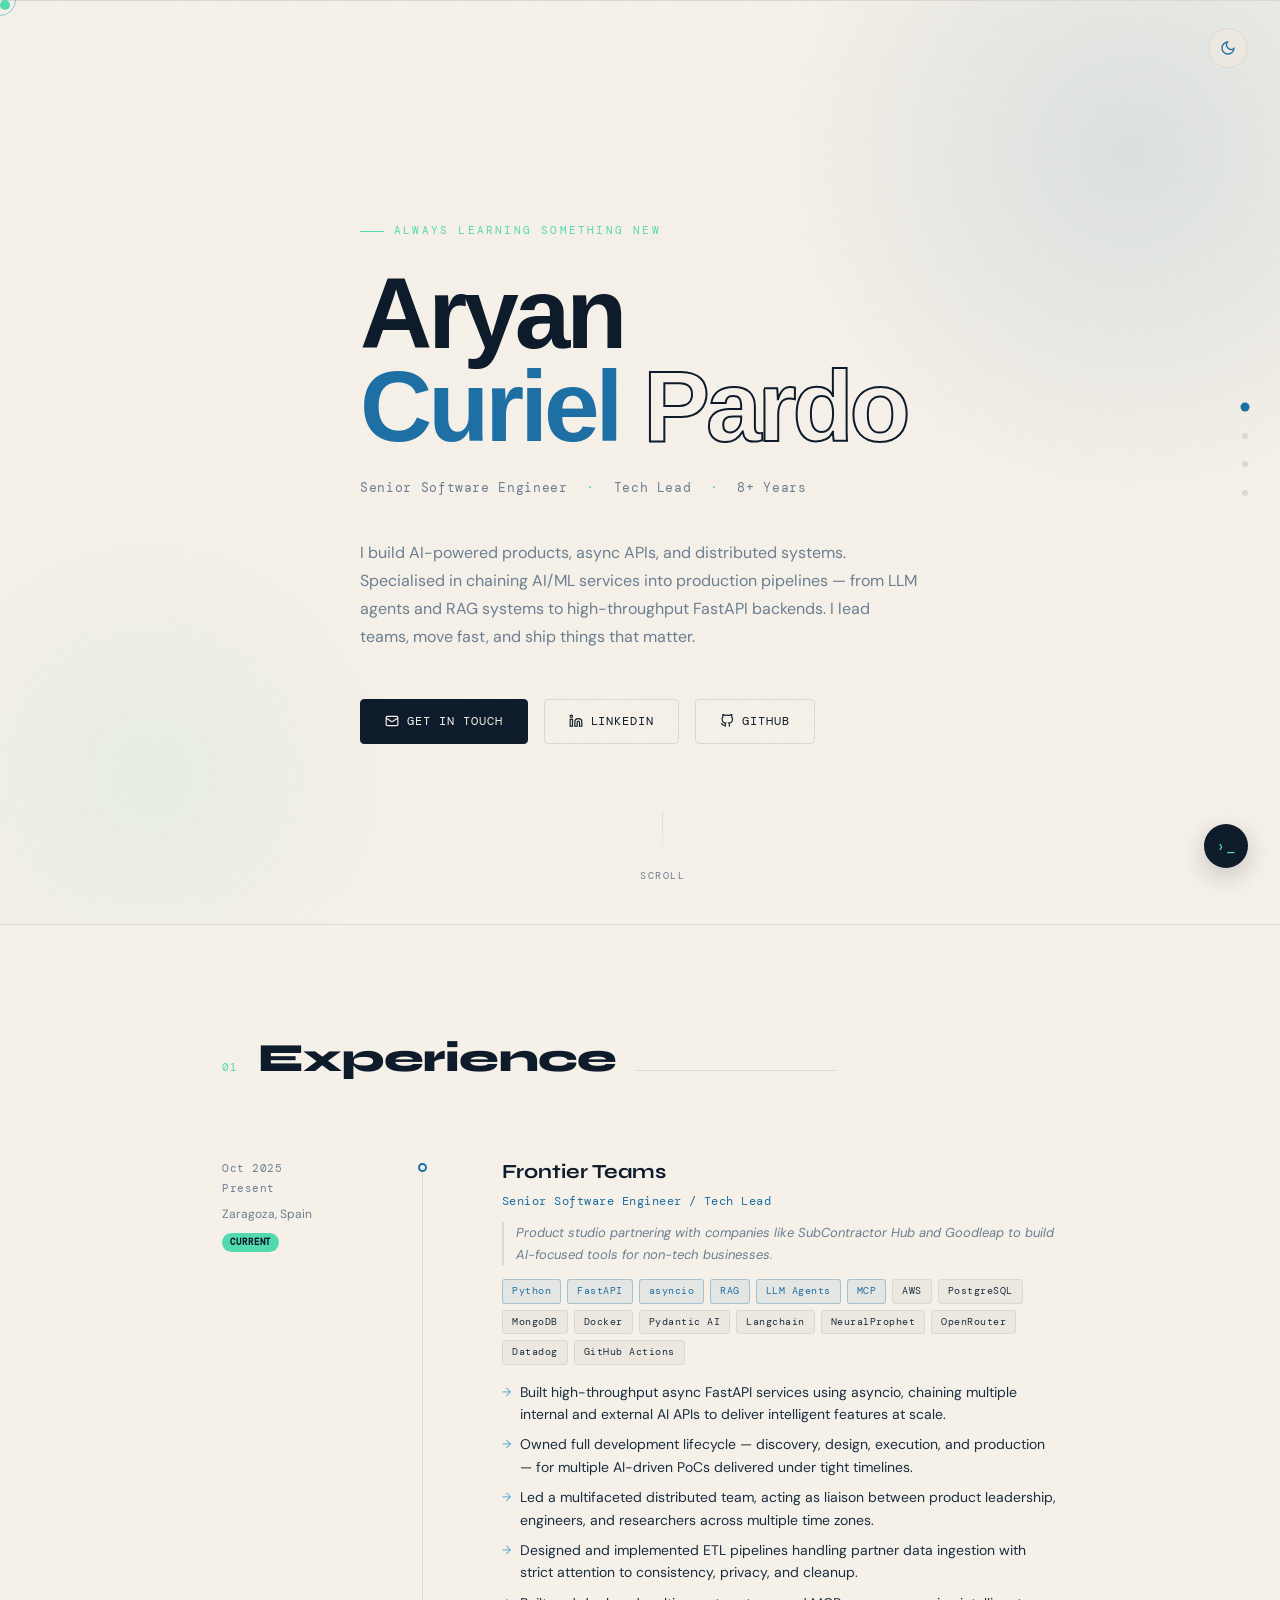
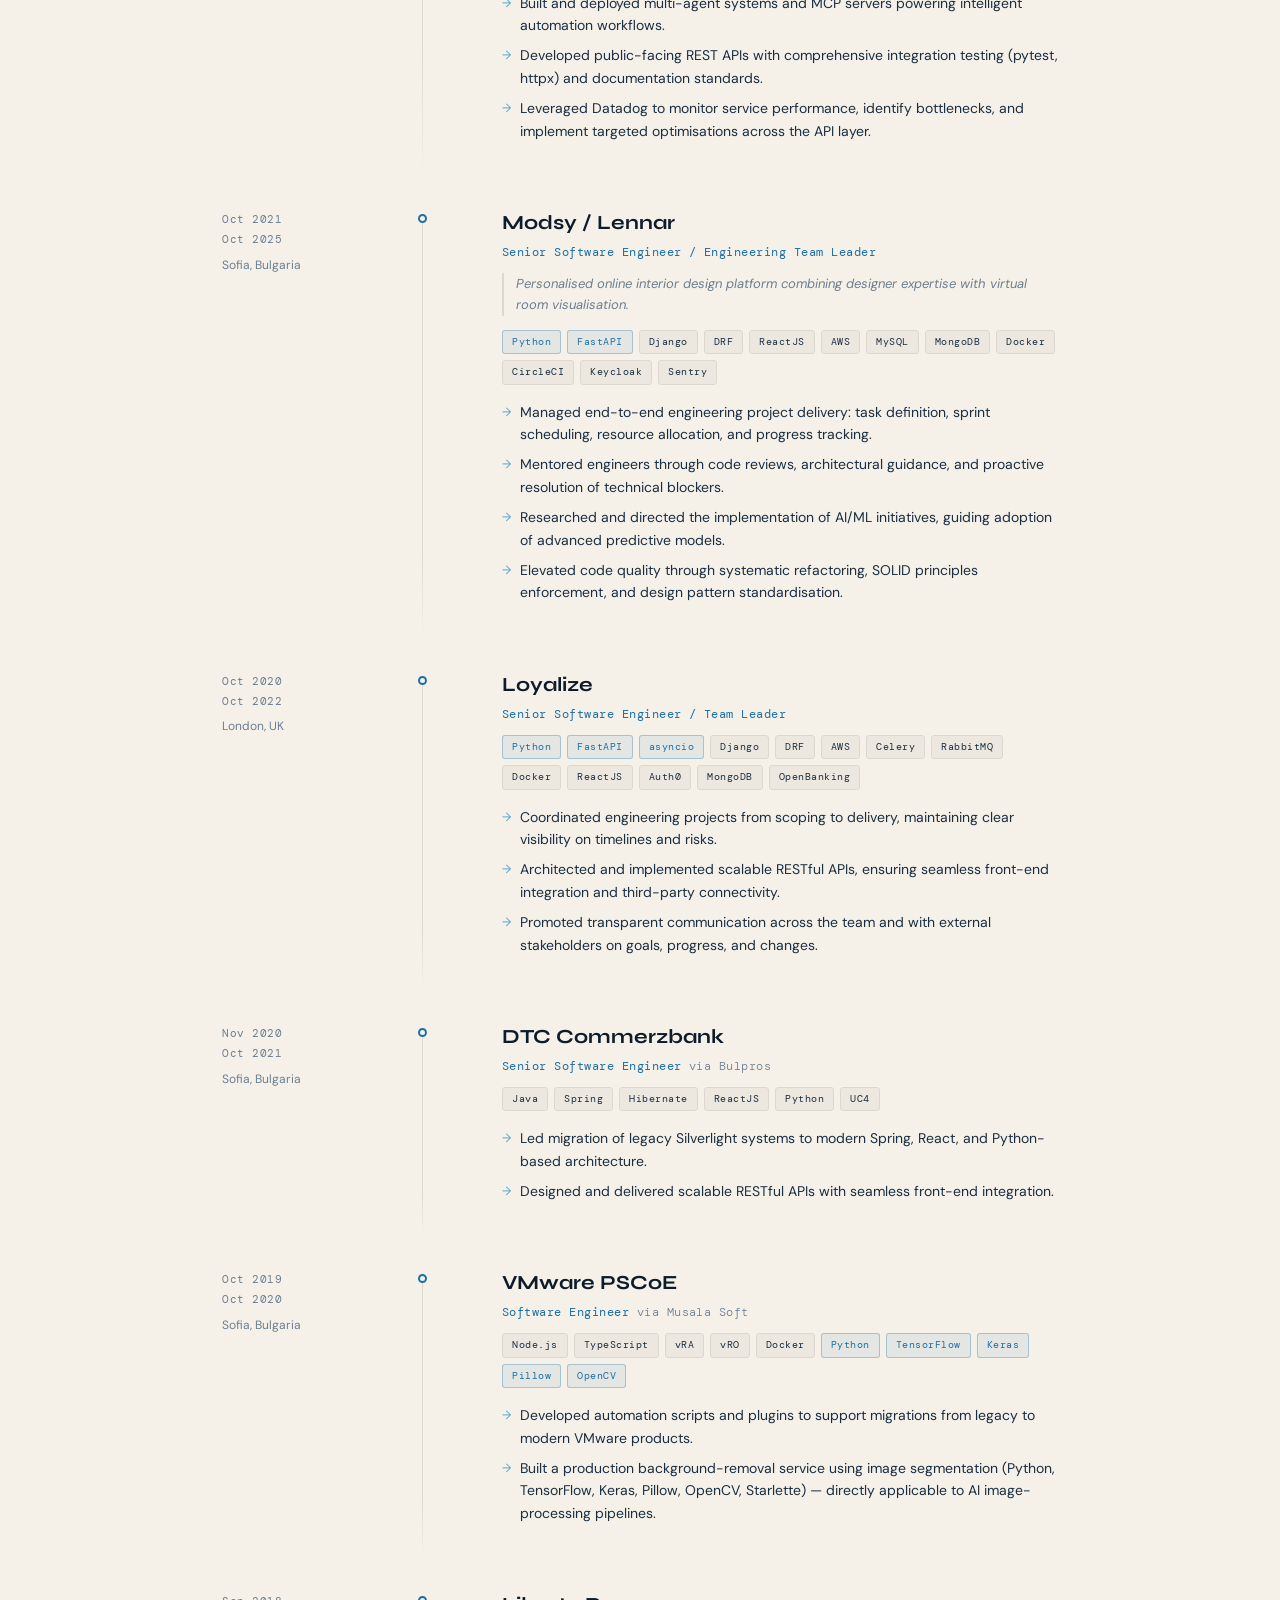
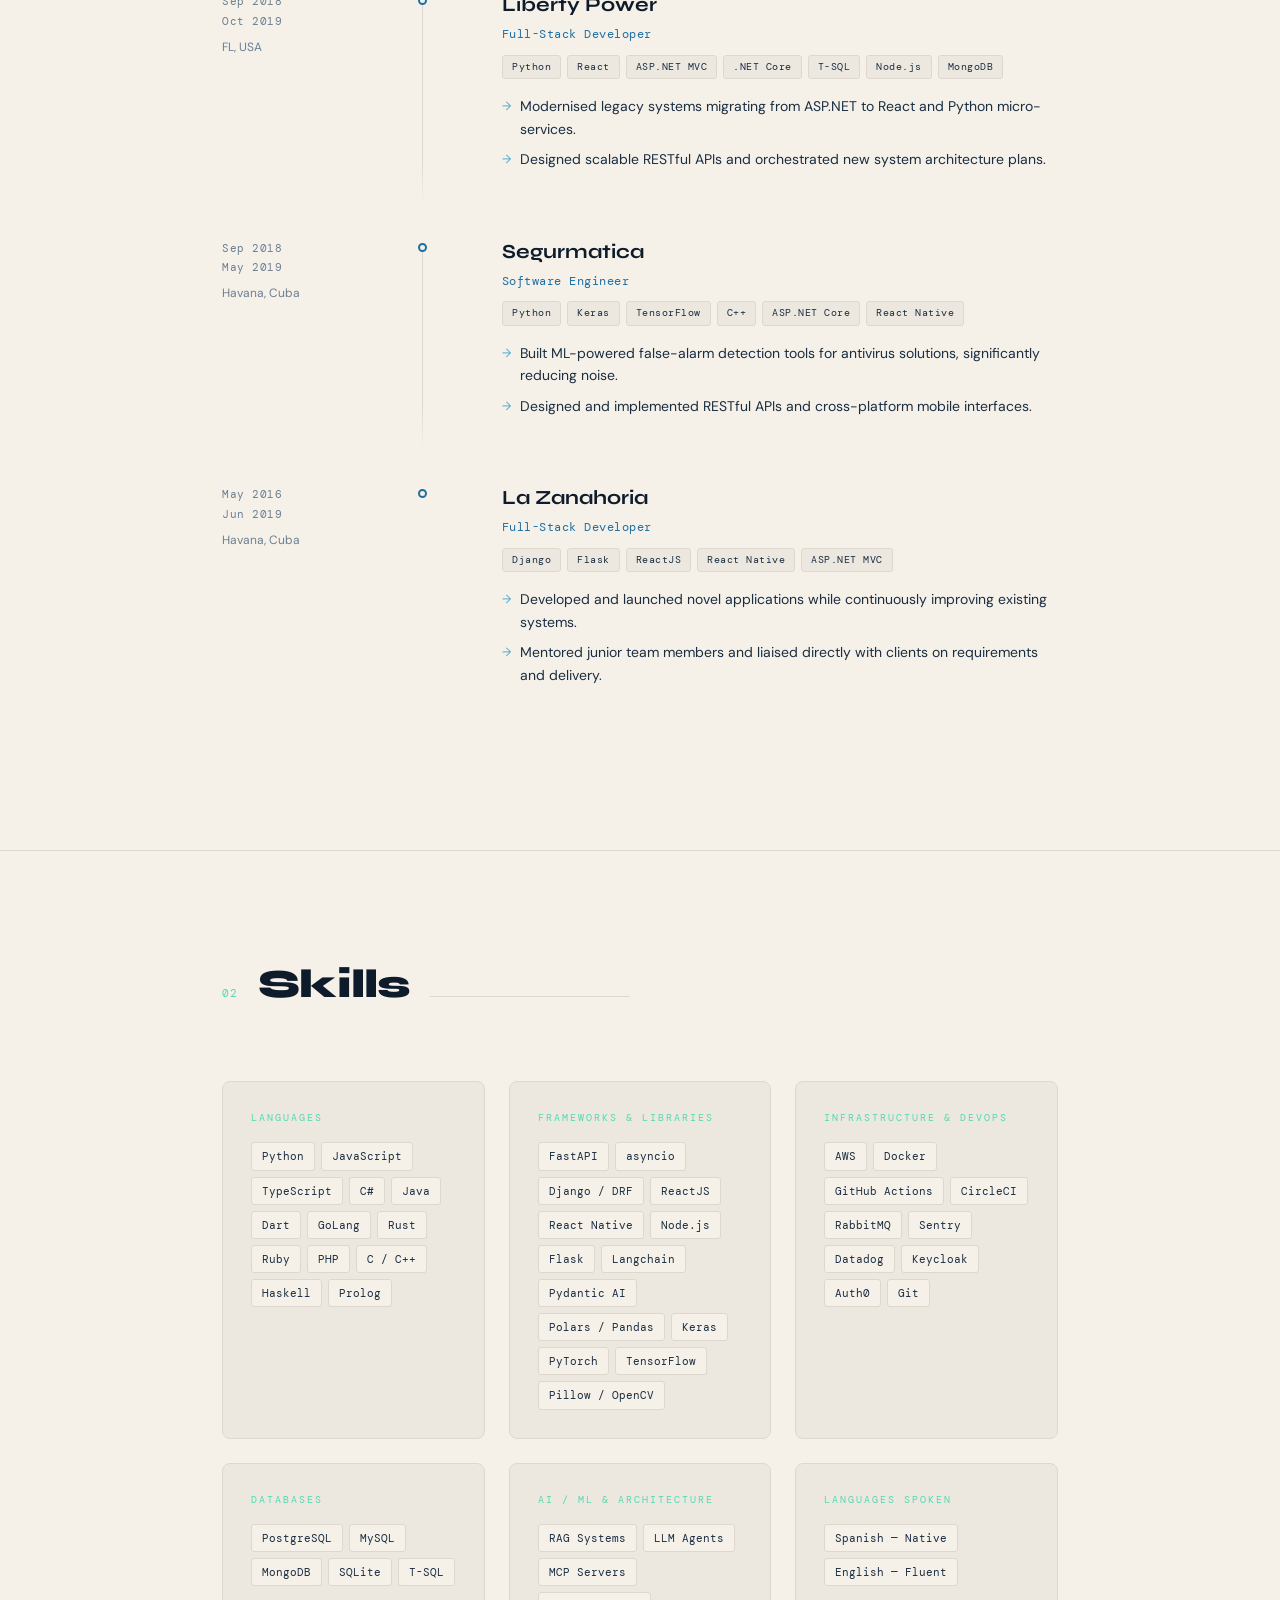
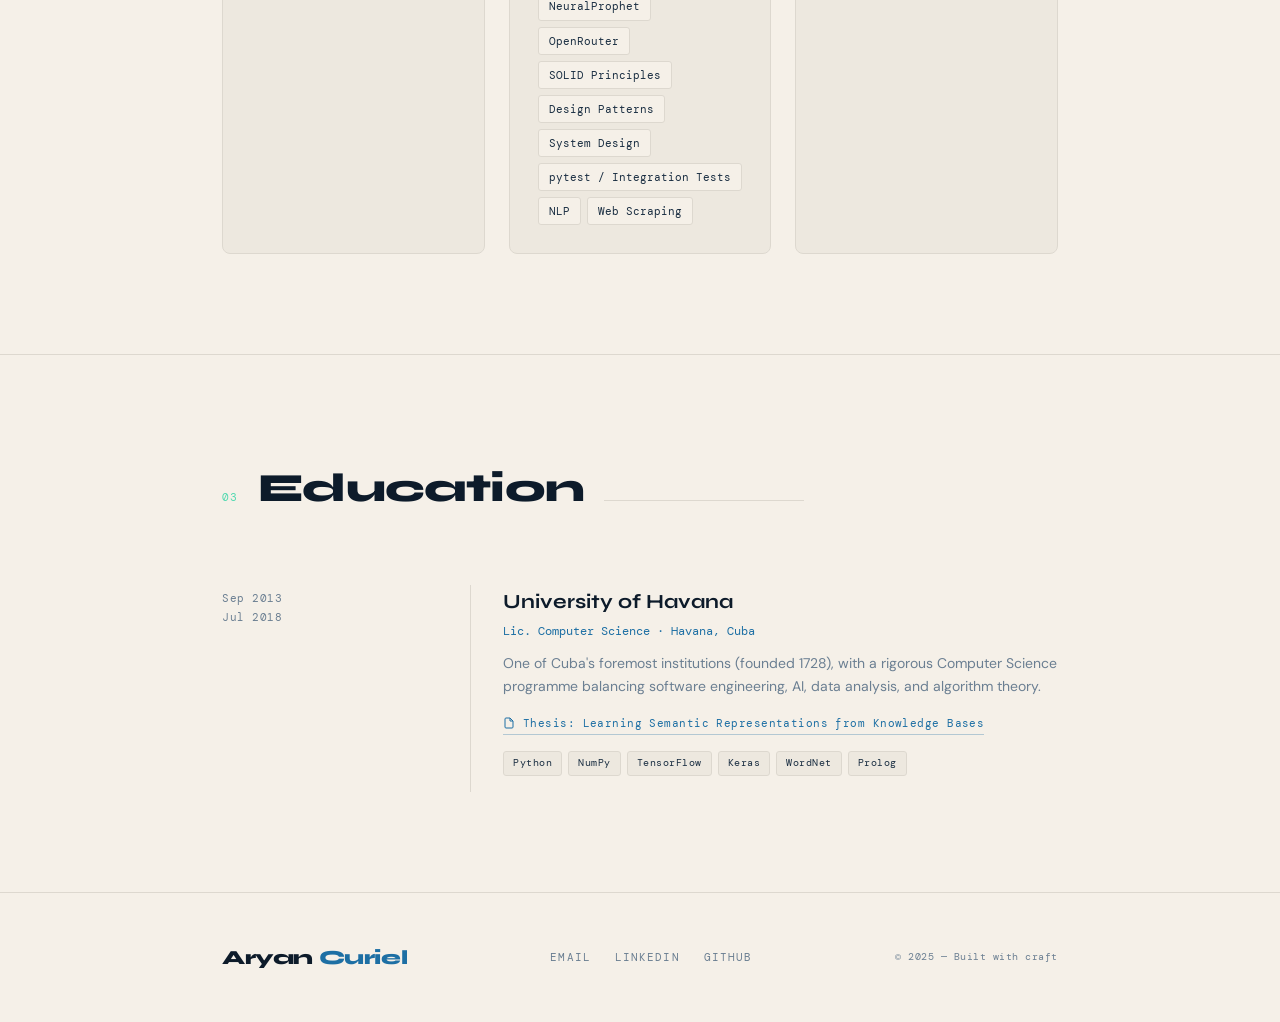
==== index.html @ 0910cfb9 "Fix UI issue" ====
<!DOCTYPE html>
<html lang="en">
<head>
<meta charset="UTF-8">
<meta name="viewport" content="width=device-width, initial-scale=1.0">
<title>Aryan Curiel Pardo — Senior Software Engineer & Tech Lead</title>
<link rel="preconnect" href="https://fonts.googleapis.com">
<link rel="preconnect" href="https://fonts.gstatic.com" crossorigin>
<link href="https://api.fontshare.com/v2/css?f[]=cabinet-grotesk@700,800,900&display=swap" rel="stylesheet">
<link href="https://fonts.googleapis.com/css2?family=Syne:wght@400;600;700;800&family=DM+Mono:ital,wght@0,300;0,400;1,300&family=DM+Sans:ital,wght@0,300;0,400;0,500;1,300&display=swap" rel="stylesheet">
<style>
  :root {
    --navy:    #0d1b2a;
    --ink:     #1a2e42;
    --blue:    #1d6fa4;
    --sky:     #4fa8d5;
    --mint:    #52d9b0;
    --cream:   #f5f0e8;
    --warm:    #ede8df;
    --text:    #1a2e42;
    --muted:   #6b7f92;
    --border:  #ddd8cf;
    --glow:    rgba(77, 168, 213, 0.15);
    --bg:      #f5f0e8;
    --surface: #ede8df;
  }

  [data-theme="dark"] {
    --navy:    #e8f0f8;
    --ink:     #c8d8e8;
    --blue:    #4fa8d5;
    --sky:     #52d9b0;
    --mint:    #52d9b0;
    --cream:   #0d1117;
    --warm:    #161d27;
    --text:    #c8d8e8;
    --muted:   #6b8599;
    --border:  #1e2d3d;
    --glow:    rgba(77, 168, 213, 0.1);
    --bg:      #0d1117;
    --surface: #161d27;
  }

  /* ── THEME TOGGLE ── */
  .theme-toggle {
    position: fixed;
    top: 28px; right: 32px;
    width: 40px; height: 40px;
    background: var(--warm);
    border: 1px solid var(--border);
    border-radius: 50%;
    display: flex;
    align-items: center;
    justify-content: center;
    cursor: pointer;
    z-index: 300;
    transition: background 0.3s, border-color 0.3s, transform 0.25s;
    opacity: 0;
    animation: fadeIn 1s 1s forwards;
  }
  .theme-toggle:hover { transform: scale(1.1) rotate(15deg); border-color: var(--blue); }
  .theme-toggle svg { transition: opacity 0.2s, transform 0.3s; }
  .icon-sun  { position: absolute; }
  .icon-moon { position: absolute; }
  [data-theme="dark"]  .icon-sun  { opacity: 1; transform: rotate(0deg); }
  [data-theme="dark"]  .icon-moon { opacity: 0; transform: rotate(90deg); }
  [data-theme="light"] .icon-sun  { opacity: 0; transform: rotate(-90deg); }
  [data-theme="light"] .icon-moon { opacity: 1; transform: rotate(0deg); }

  *, *::before, *::after { box-sizing: border-box; margin: 0; padding: 0; }

  html { scroll-behavior: smooth; }

  body {
    background: var(--bg);
    color: var(--text);
    font-family: 'DM Sans', sans-serif;
    font-size: 15px;
    line-height: 1.65;
    overflow-x: hidden;
    transition: background 0.4s ease, color 0.4s ease;
  }

  /* ── CURSOR ── */
  .cursor {
    width: 10px; height: 10px;
    background: var(--mint);
    border-radius: 50%;
    position: fixed;
    pointer-events: none;
    z-index: 9999;
    transition: transform 0.15s ease, opacity 0.3s;
  }
  .cursor-ring {
    width: 32px; height: 32px;
    border: 1.5px solid var(--sky);
    border-radius: 50%;
    position: fixed;
    pointer-events: none;
    z-index: 9998;
    transition: transform 0.35s cubic-bezier(0.23, 1, 0.32, 1), opacity 0.3s;
    opacity: 0.6;
  }

  /* ── NOISE OVERLAY ── */
  body::before {
    content: '';
    position: fixed; inset: 0;
    background-image: url("data:image/svg+xml,%3Csvg viewBox='0 0 256 256' xmlns='http://www.w3.org/2000/svg'%3E%3Cfilter id='noise'%3E%3CfeTurbulence type='fractalNoise' baseFrequency='0.9' numOctaves='4' stitchTiles='stitch'/%3E%3C/filter%3E%3Crect width='100%25' height='100%25' filter='url(%23noise)' opacity='0.03'/%3E%3C/svg%3E");
    pointer-events: none;
    z-index: 0;
    opacity: 0.4;
  }

  /* ── LAYOUT ── */
  .container {
    max-width: 900px;
    margin: 0 auto;
    padding: 0 32px;
    position: relative;
    z-index: 1;
  }

  /* ── HERO ── */
  .hero {
    min-height: 100vh;
    display: flex;
    align-items: center;
    position: relative;
    overflow: hidden;
  }

  .hero::before {
    content: '';
    position: absolute;
    top: -200px; right: -200px;
    width: 700px; height: 700px;
    background: radial-gradient(circle, rgba(29,111,164,0.12) 0%, transparent 70%);
    pointer-events: none;
  }

  .hero::after {
    content: '';
    position: absolute;
    bottom: -100px; left: -100px;
    width: 500px; height: 500px;
    background: radial-gradient(circle, rgba(82,217,176,0.08) 0%, transparent 70%);
    pointer-events: none;
  }

  .hero-inner {
    padding: 120px 0 80px;
    width: 100%;
  }

  .hero-label {
    font-family: 'DM Mono', monospace;
    font-size: 11px;
    letter-spacing: 0.2em;
    text-transform: uppercase;
    color: var(--mint);
    margin-bottom: 28px;
    opacity: 0;
    animation: fadeUp 0.8s 0.2s forwards;
  }

  .hero-label span {
    display: inline-block;
    width: 24px;
    height: 1px;
    background: var(--mint);
    vertical-align: middle;
    margin-right: 10px;
  }

  .hero-name {
    font-family: 'CabinetGrotesk-Variable', 'CabinetGrotesk', sans-serif;
    font-size: clamp(54px, 8.5vw, 100px);
    font-weight: 900;
    line-height: 0.93;
    letter-spacing: -0.04em;
    color: var(--navy);
    margin-bottom: 24px;
    opacity: 0;
    animation: fadeUp 0.8s 0.35s forwards;
  }

  .hero-name .last {
    color: var(--blue);
    display: block;
  }

  .hero-name .pardo {
    -webkit-text-stroke: 2px var(--navy);
    color: transparent;
  }

  .hero-role {
    font-family: 'DM Mono', monospace;
    font-size: 13px;
    color: var(--muted);
    letter-spacing: 0.05em;
    margin-bottom: 40px;
    opacity: 0;
    animation: fadeUp 0.8s 0.5s forwards;
  }

  .hero-role .dot { color: var(--mint); margin: 0 10px; }

  .hero-desc {
    font-size: 16px;
    color: var(--muted);
    max-width: 560px;
    line-height: 1.75;
    margin-bottom: 48px;
    opacity: 0;
    animation: fadeUp 0.8s 0.65s forwards;
  }

  .hero-links {
    display: flex;
    gap: 16px;
    flex-wrap: wrap;
    opacity: 0;
    animation: fadeUp 0.8s 0.8s forwards;
  }

  .btn {
    display: inline-flex;
    align-items: center;
    gap: 8px;
    padding: 12px 24px;
    border-radius: 4px;
    font-family: 'DM Mono', monospace;
    font-size: 12px;
    letter-spacing: 0.08em;
    text-transform: uppercase;
    text-decoration: none;
    transition: all 0.25s ease;
    cursor: pointer;
  }

  .btn-primary {
    background: var(--navy);
    color: var(--bg);
    border: 1.5px solid var(--navy);
  }
  .btn-primary:hover { background: var(--blue); border-color: var(--blue); transform: translateY(-2px); }

  .btn-ghost {
    background: transparent;
    color: var(--navy);
    border: 1.5px solid var(--border);
  }
  .btn-ghost:hover { border-color: var(--blue); color: var(--blue); transform: translateY(-2px); }

  /* ── SCROLL INDICATOR ── */
  .scroll-hint {
    position: absolute;
    bottom: 40px; left: 50%;
    transform: translateX(-50%);
    display: flex;
    flex-direction: column;
    align-items: center;
    gap: 8px;
    opacity: 0;
    animation: fadeUp 1s 1.2s forwards;
  }
  .scroll-hint span {
    font-family: 'DM Mono', monospace;
    font-size: 10px;
    letter-spacing: 0.15em;
    text-transform: uppercase;
    color: var(--muted);
  }
  .scroll-line {
    width: 1px; height: 48px;
    background: linear-gradient(to bottom, var(--border), transparent);
    animation: scrollPulse 2s 1.5s infinite;
  }

  /* ── SECTIONS ── */
  section {
    padding: 100px 0;
    border-top: 1px solid var(--border);
  }

  .section-header {
    display: flex;
    align-items: baseline;
    gap: 20px;
    margin-bottom: 64px;
  }

  .section-num {
    font-family: 'DM Mono', monospace;
    font-size: 11px;
    color: var(--mint);
    letter-spacing: 0.1em;
  }

  .section-title {
    font-family: 'Syne', sans-serif;
    font-size: clamp(28px, 4vw, 40px);
    font-weight: 800;
    letter-spacing: -0.02em;
    color: var(--navy);
  }

  .section-line {
    flex: 1;
    height: 1px;
    background: var(--border);
    max-width: 200px;
  }

  /* ── EXPERIENCE ── */
  .job {
    display: grid;
    grid-template-columns: 200px 1fr;
    gap: 0 48px;
    margin-bottom: 64px;
    position: relative;
  }

  .job::before {
    content: '';
    position: absolute;
    left: 200px;
    top: 8px; bottom: -32px;
    width: 1px;
    background: linear-gradient(to bottom, var(--border) 80%, transparent);
  }

  .job:last-child::before { display: none; }

  .job-meta { padding-top: 4px; }

  .job-period {
    font-family: 'DM Mono', monospace;
    font-size: 11px;
    color: var(--muted);
    letter-spacing: 0.05em;
    line-height: 1.8;
  }

  .job-location {
    font-size: 12px;
    color: var(--muted);
    margin-top: 6px;
  }

  .job-present {
    display: inline-block;
    background: var(--mint);
    color: var(--navy);
    font-family: 'DM Mono', monospace;
    font-size: 9px;
    letter-spacing: 0.1em;
    text-transform: uppercase;
    padding: 2px 8px;
    border-radius: 20px;
    margin-top: 8px;
    font-weight: 600;
  }

  .job-body { padding-left: 32px; padding-top: 0; }

  .job-dot {
    position: absolute;
    left: 196px;
    top: 8px;
    width: 9px; height: 9px;
    border-radius: 50%;
    background: var(--bg);
    border: 2px solid var(--blue);
  }

  .job-company {
    font-family: 'Syne', sans-serif;
    font-size: 20px;
    font-weight: 700;
    color: var(--navy);
    margin-bottom: 4px;
  }

  .job-role {
    font-family: 'DM Mono', monospace;
    font-size: 12px;
    color: var(--blue);
    letter-spacing: 0.04em;
    margin-bottom: 10px;
  }

  .job-context {
    font-size: 13px;
    color: var(--muted);
    font-style: italic;
    margin-bottom: 14px;
    padding-left: 12px;
    border-left: 2px solid var(--border);
  }

  .job-stack {
    display: flex;
    flex-wrap: wrap;
    gap: 6px;
    margin-bottom: 16px;
  }

  .tag {
    font-family: 'DM Mono', monospace;
    font-size: 10px;
    letter-spacing: 0.05em;
    padding: 3px 9px;
    border-radius: 3px;
    background: var(--surface);
    color: var(--ink);
    border: 1px solid var(--border);
    transition: all 0.2s;
  }
  .tag:hover { background: var(--blue); color: var(--cream); border-color: var(--blue); }

  .tag.highlight {
    background: rgba(29,111,164,0.08);
    border-color: rgba(29,111,164,0.3);
    color: var(--blue);
  }

  .job-bullets {
    list-style: none;
    display: flex;
    flex-direction: column;
    gap: 8px;
  }

  .job-bullets li {
    font-size: 14px;
    color: var(--text);
    padding-left: 18px;
    position: relative;
    line-height: 1.6;
  }

  .job-bullets li::before {
    content: '→';
    position: absolute;
    left: 0;
    color: var(--sky);
    font-size: 12px;
    top: 2px;
  }

  /* ── SKILLS ── */
  .skills-grid {
    display: grid;
    grid-template-columns: repeat(auto-fit, minmax(260px, 1fr));
    gap: 24px;
  }

  .skill-group {
    background: var(--surface);
    border: 1px solid var(--border);
    border-radius: 8px;
    padding: 28px;
    transition: transform 0.25s ease, box-shadow 0.25s ease, background 0.4s ease, border-color 0.4s ease;
  }
  .skill-group:hover {
    transform: translateY(-4px);
    box-shadow: 0 16px 48px rgba(13,27,42,0.08);
  }

  .skill-group-title {
    font-family: 'DM Mono', monospace;
    font-size: 10px;
    letter-spacing: 0.2em;
    text-transform: uppercase;
    color: var(--mint);
    margin-bottom: 16px;
  }

  .skill-pills {
    display: flex;
    flex-wrap: wrap;
    gap: 6px;
  }

  .skill-pill {
    font-family: 'DM Mono', monospace;
    font-size: 11px;
    padding: 4px 10px;
    border-radius: 3px;
    background: var(--bg);
    color: var(--ink);
    border: 1px solid var(--border);
  }

  /* ── EDUCATION ── */
  .edu-block {
    display: grid;
    grid-template-columns: 200px 1fr;
    gap: 0 48px;
  }

  .edu-year {
    font-family: 'DM Mono', monospace;
    font-size: 11px;
    color: var(--muted);
    padding-top: 4px;
    letter-spacing: 0.05em;
  }

  .edu-body { padding-left: 32px; border-left: 1px solid var(--border); }

  .edu-school {
    font-family: 'Syne', sans-serif;
    font-size: 20px;
    font-weight: 700;
    color: var(--navy);
    margin-bottom: 4px;
  }

  .edu-degree {
    font-family: 'DM Mono', monospace;
    font-size: 12px;
    color: var(--blue);
    margin-bottom: 10px;
  }

  .edu-desc {
    font-size: 14px;
    color: var(--muted);
    margin-bottom: 14px;
  }

  .thesis-link {
    display: inline-flex;
    align-items: center;
    gap: 8px;
    font-family: 'DM Mono', monospace;
    font-size: 11px;
    color: var(--blue);
    text-decoration: none;
    letter-spacing: 0.04em;
    border-bottom: 1px solid rgba(29,111,164,0.3);
    padding-bottom: 2px;
    transition: border-color 0.2s;
  }
  .thesis-link:hover { border-color: var(--blue); }

  /* ── FOOTER ── */
  footer {
    border-top: 1px solid var(--border);
    padding: 48px 0;
  }

  .footer-inner {
    display: flex;
    justify-content: space-between;
    align-items: center;
    flex-wrap: wrap;
    gap: 16px;
  }

  .footer-left {
    font-family: 'Syne', sans-serif;
    font-size: 20px;
    font-weight: 800;
    color: var(--navy);
    letter-spacing: -0.02em;
  }

  .footer-left span { color: var(--blue); }

  .footer-links {
    display: flex;
    gap: 24px;
  }

  .footer-links a {
    font-family: 'DM Mono', monospace;
    font-size: 11px;
    letter-spacing: 0.1em;
    text-transform: uppercase;
    color: var(--muted);
    text-decoration: none;
    transition: color 0.2s;
  }
  .footer-links a:hover { color: var(--navy); }

  .footer-copy {
    font-family: 'DM Mono', monospace;
    font-size: 10px;
    color: var(--muted);
    letter-spacing: 0.05em;
  }

  /* ── FLOATING NAV ── */
  .floatnav {
    position: fixed;
    right: 32px;
    top: 50%;
    transform: translateY(-50%);
    display: flex;
    flex-direction: column;
    gap: 12px;
    z-index: 100;
    opacity: 0;
    animation: fadeIn 1s 1.5s forwards;
  }

  .floatnav a {
    display: flex;
    align-items: center;
    gap: 10px;
    text-decoration: none;
    cursor: pointer;
    justify-content: flex-end;
  }

  .floatnav-label {
    font-family: 'DM Mono', monospace;
    font-size: 10px;
    letter-spacing: 0.1em;
    text-transform: uppercase;
    color: var(--muted);
    opacity: 0;
    transform: translateX(8px);
    transition: all 0.2s;
    white-space: nowrap;
  }

  .floatnav a:hover .floatnav-label { opacity: 1; transform: translateX(0); color: var(--navy); }

  .floatnav-dot {
    width: 6px; height: 6px;
    border-radius: 50%;
    background: var(--border);
    transition: all 0.2s;
    flex-shrink: 0;
  }
  .floatnav a:hover .floatnav-dot,
  .floatnav a.active .floatnav-dot {
    background: var(--blue);
    transform: scale(1.5);
  }

  /* ── TERMINAL EASTER EGG ── */
  .terminal-toggle {
    position: fixed;
    bottom: 32px; right: 32px;
    width: 44px; height: 44px;
    background: var(--navy);
    border-radius: 50%;
    display: flex;
    align-items: center;
    justify-content: center;
    cursor: pointer;
    z-index: 200;
    box-shadow: 0 8px 24px rgba(13,27,42,0.2);
    transition: transform 0.25s ease, background 0.25s;
    font-family: 'DM Mono', monospace;
    font-size: 16px;
    color: var(--mint);
    border: none;
    opacity: 0;
    animation: fadeIn 1s 1.8s forwards;
  }
  .terminal-toggle:hover { transform: scale(1.1); background: var(--blue); }

  .terminal {
    position: fixed;
    bottom: 90px; right: 32px;
    width: 420px;
    background: #0d1117;
    border-radius: 10px;
    box-shadow: 0 32px 80px rgba(0,0,0,0.35);
    z-index: 199;
    overflow: hidden;
    transform: scale(0.9) translateY(20px);
    transform-origin: bottom right;
    opacity: 0;
    pointer-events: none;
    transition: all 0.3s cubic-bezier(0.23,1,0.32,1);
  }

  .terminal.open {
    transform: scale(1) translateY(0);
    opacity: 1;
    pointer-events: all;
  }

  .terminal-bar {
    background: #1c2333;
    padding: 10px 16px;
    display: flex;
    align-items: center;
    gap: 8px;
  }

  .t-dot { width: 12px; height: 12px; border-radius: 50%; }
  .t-red   { background: #ff5f57; }
  .t-yellow{ background: #febc2e; }
  .t-green { background: #28c840; }

  .terminal-title {
    flex: 1;
    text-align: center;
    font-family: 'DM Mono', monospace;
    font-size: 11px;
    color: #586e75;
    letter-spacing: 0.05em;
  }

  .terminal-body {
    padding: 20px;
    font-family: 'DM Mono', monospace;
    font-size: 12px;
    line-height: 1.8;
    color: #839496;
    height: 280px;
    overflow-y: auto;
  }

  .t-line { margin-bottom: 2px; }
  .t-prompt { color: #2aa198; }
  .t-output { color: #657b83; }
  .t-green-text { color: #859900; }
  .t-blue-text { color: #268bd2; }
  .t-yellow-text { color: #b58900; }
  .t-mint-text { color: #52d9b0; }

  .terminal-input-row {
    display: flex;
    align-items: center;
    gap: 0;
    padding: 4px 20px 16px;
  }

  .t-caret { color: #2aa198; font-family: 'DM Mono', monospace; font-size: 12px; margin-right: 8px; }

  #terminal-input {
    background: transparent;
    border: none;
    outline: none;
    font-family: 'DM Mono', monospace;
    font-size: 12px;
    color: #eee8d5;
    flex: 1;
    caret-color: var(--mint);
  }

  /* ── ANIMATIONS ── */
  @keyframes fadeUp {
    from { opacity: 0; transform: translateY(24px); }
    to   { opacity: 1; transform: translateY(0); }
  }

  @keyframes fadeIn {
    from { opacity: 0; }
    to   { opacity: 1; }
  }

  @keyframes scrollPulse {
    0%, 100% { opacity: 0.3; }
    50% { opacity: 1; }
  }

  .reveal {
    opacity: 0;
    transform: translateY(32px);
    transition: opacity 0.7s ease, transform 0.7s ease;
  }
  .reveal.visible {
    opacity: 1;
    transform: translateY(0);
  }

  /* ── RESPONSIVE ── */
  @media (max-width: 680px) {
    .job, .edu-block { grid-template-columns: 1fr; }
    .job::before { display: none; }
    .job-dot { display: none; }
    .job-body, .edu-body { padding-left: 0; border-left: none; margin-top: 12px; }
    .floatnav { display: none; }
    .terminal { width: calc(100vw - 32px); right: 16px; }
    .container { padding: 0 20px; }
  }
</style>
</head>
<body>

<div class="cursor" id="cursor"></div>
<div class="cursor-ring" id="cursorRing"></div>

<!-- Theme Toggle -->
<button class="theme-toggle" id="themeToggle" title="Toggle theme" aria-label="Toggle theme">
  <svg class="icon-sun" width="16" height="16" viewBox="0 0 24 24" fill="none" stroke="var(--mint)" stroke-width="2" stroke-linecap="round">
    <circle cx="12" cy="12" r="5"/><line x1="12" y1="1" x2="12" y2="3"/><line x1="12" y1="21" x2="12" y2="23"/>
    <line x1="4.22" y1="4.22" x2="5.64" y2="5.64"/><line x1="18.36" y1="18.36" x2="19.78" y2="19.78"/>
    <line x1="1" y1="12" x2="3" y2="12"/><line x1="21" y1="12" x2="23" y2="12"/>
    <line x1="4.22" y1="19.78" x2="5.64" y2="18.36"/><line x1="18.36" y1="5.64" x2="19.78" y2="4.22"/>
  </svg>
  <svg class="icon-moon" width="16" height="16" viewBox="0 0 24 24" fill="none" stroke="var(--blue)" stroke-width="2" stroke-linecap="round">
    <path d="M21 12.79A9 9 0 1 1 11.21 3 7 7 0 0 0 21 12.79z"/>
  </svg>
</button>

<!-- Floating Nav -->
<nav class="floatnav" id="floatnav">
  <a href="#hero"><span class="floatnav-label">Home</span><span class="floatnav-dot"></span></a>
  <a href="#experience"><span class="floatnav-label">Experience</span><span class="floatnav-dot"></span></a>
  <a href="#skills"><span class="floatnav-label">Skills</span><span class="floatnav-dot"></span></a>
  <a href="#education"><span class="floatnav-label">Education</span><span class="floatnav-dot"></span></a>
</nav>

<!-- Terminal Easter Egg Button -->
<button class="terminal-toggle" id="termBtn" title="Open terminal">›_</button>

<!-- Terminal -->
<div class="terminal" id="terminal">
  <div class="terminal-bar">
    <span class="t-dot t-red"></span>
    <span class="t-dot t-yellow"></span>
    <span class="t-dot t-green"></span>
    <span class="terminal-title">aryan@curiel — ~</span>
  </div>
  <div class="terminal-body" id="termBody">
    <div class="t-line"><span class="t-prompt">aryan@curiel:~$</span> <span class="t-output">whoami</span></div>
    <div class="t-line t-mint-text">Aryan Curiel Pardo</div>
    <div class="t-line"><span class="t-prompt">aryan@curiel:~$</span> <span class="t-output">cat role.txt</span></div>
    <div class="t-line t-green-text">Senior Software Engineer · Tech Lead</div>
    <div class="t-line"><span class="t-prompt">aryan@curiel:~$</span> <span class="t-output">echo $YEARS_EXP</span></div>
    <div class="t-line t-yellow-text">8+</div>
    <div class="t-line"><span class="t-prompt">aryan@curiel:~$</span> <span class="t-output">help</span></div>
    <div class="t-line t-output">Commands: skills, stack, contact, languages, location, clear</div>
    <div class="t-line"><span class="t-prompt">aryan@curiel:~$</span> <span id="termCursor">▋</span></div>
  </div>
  <div class="terminal-input-row">
    <span class="t-caret">›</span>
    <input type="text" id="terminal-input" placeholder="type a command..." autocomplete="off" spellcheck="false">
  </div>
</div>

<!-- ═══════════════════════════════════════════ HERO -->
<section class="hero" id="hero">
  <div class="container">
    <div class="hero-inner">
      <p class="hero-label"><span></span>Always learning something new</p>
      <h1 class="hero-name">
        Aryan<br>
        <span class="last">Curiel <span class="pardo">Pardo</span></span>
      </h1>
      <p class="hero-role">
        Senior Software Engineer
        <span class="dot">·</span>
        Tech Lead
        <span class="dot">·</span>
        8+ Years
      </p>
      <p class="hero-desc">
        I build AI-powered products, async APIs, and distributed systems. 
        Specialised in chaining AI/ML services into production pipelines — 
        from LLM agents and RAG systems to high-throughput FastAPI backends. 
        I lead teams, move fast, and ship things that matter.
      </p>
      <div class="hero-links">
        <a href="mailto:aryan.curiel@gmail.com" class="btn btn-primary">
          <svg width="14" height="14" viewBox="0 0 24 24" fill="none" stroke="currentColor" stroke-width="2"><rect x="2" y="4" width="20" height="16" rx="2"/><path d="m22 7-8.97 5.7a1.94 1.94 0 0 1-2.06 0L2 7"/></svg>
          Get in touch
        </a>
        <a href="https://www.linkedin.com/in/aryan-curiel/" target="_blank" class="btn btn-ghost">
          <svg width="14" height="14" viewBox="0 0 24 24" fill="none" stroke="currentColor" stroke-width="2"><path d="M16 8a6 6 0 0 1 6 6v7h-4v-7a2 2 0 0 0-2-2 2 2 0 0 0-2 2v7h-4v-7a6 6 0 0 1 6-6z"/><rect x="2" y="9" width="4" height="12"/><circle cx="4" cy="4" r="2"/></svg>
          LinkedIn
        </a>
        <a href="https://github.com/aryan-curiel" target="_blank" class="btn btn-ghost">
          <svg width="14" height="14" viewBox="0 0 24 24" fill="none" stroke="currentColor" stroke-width="2"><path d="M9 19c-5 1.5-5-2.5-7-3m14 6v-3.87a3.37 3.37 0 0 0-.94-2.61c3.14-.35 6.44-1.54 6.44-7A5.44 5.44 0 0 0 20 4.77 5.07 5.07 0 0 0 19.91 1S18.73.65 16 2.48a13.38 13.38 0 0 0-7 0C6.27.65 5.09 1 5.09 1A5.07 5.07 0 0 0 5 4.77a5.44 5.44 0 0 0-1.5 3.78c0 5.42 3.3 6.61 6.44 7A3.37 3.37 0 0 0 9 18.13V22"/></svg>
          GitHub
        </a>
      </div>
    </div>
  </div>
  <div class="scroll-hint">
    <div class="scroll-line"></div>
    <span>scroll</span>
  </div>
</section>

<!-- ═══════════════════════════════════════════ EXPERIENCE -->
<section id="experience">
  <div class="container">
    <div class="section-header reveal">
      <span class="section-num">01</span>
      <h2 class="section-title">Experience</h2>
      <div class="section-line"></div>
    </div>

    <!-- Frontier Teams -->
    <div class="job reveal">
      <div class="job-meta">
        <div class="job-period">Oct 2025<br>Present</div>
        <div class="job-location">Zaragoza, Spain</div>
        <div class="job-present">Current</div>
      </div>
      <div class="job-dot"></div>
      <div class="job-body">
        <div class="job-company">Frontier Teams</div>
        <div class="job-role">Senior Software Engineer / Tech Lead</div>
        <div class="job-context">Product studio partnering with companies like SubContractor Hub and Goodleap to build AI-focused tools for non-tech businesses.</div>
        <div class="job-stack">
          <span class="tag highlight">Python</span><span class="tag highlight">FastAPI</span><span class="tag highlight">asyncio</span><span class="tag highlight">RAG</span><span class="tag highlight">LLM Agents</span><span class="tag highlight">MCP</span><span class="tag">AWS</span><span class="tag">PostgreSQL</span><span class="tag">MongoDB</span><span class="tag">Docker</span><span class="tag">Pydantic AI</span><span class="tag">Langchain</span><span class="tag">NeuralProphet</span><span class="tag">OpenRouter</span><span class="tag">Datadog</span><span class="tag">GitHub Actions</span>
        </div>
        <ul class="job-bullets">
          <li>Built high-throughput async FastAPI services using asyncio, chaining multiple internal and external AI APIs to deliver intelligent features at scale.</li>
          <li>Owned full development lifecycle — discovery, design, execution, and production — for multiple AI-driven PoCs delivered under tight timelines.</li>
          <li>Led a multifaceted distributed team, acting as liaison between product leadership, engineers, and researchers across multiple time zones.</li>
          <li>Designed and implemented ETL pipelines handling partner data ingestion with strict attention to consistency, privacy, and cleanup.</li>
          <li>Built and deployed multi-agent systems and MCP servers powering intelligent automation workflows.</li>
          <li>Developed public-facing REST APIs with comprehensive integration testing (pytest, httpx) and documentation standards.</li>
          <li>Leveraged Datadog to monitor service performance, identify bottlenecks, and implement targeted optimisations across the API layer.</li>
        </ul>
      </div>
    </div>

    <!-- Modsy -->
    <div class="job reveal">
      <div class="job-meta">
        <div class="job-period">Oct 2021<br>Oct 2025</div>
        <div class="job-location">Sofia, Bulgaria</div>
      </div>
      <div class="job-dot"></div>
      <div class="job-body">
        <div class="job-company">Modsy / Lennar</div>
        <div class="job-role">Senior Software Engineer / Engineering Team Leader</div>
        <div class="job-context">Personalised online interior design platform combining designer expertise with virtual room visualisation.</div>
        <div class="job-stack">
          <span class="tag highlight">Python</span><span class="tag highlight">FastAPI</span><span class="tag">Django</span><span class="tag">DRF</span><span class="tag">ReactJS</span><span class="tag">AWS</span><span class="tag">MySQL</span><span class="tag">MongoDB</span><span class="tag">Docker</span><span class="tag">CircleCI</span><span class="tag">Keycloak</span><span class="tag">Sentry</span>
        </div>
        <ul class="job-bullets">
          <li>Managed end-to-end engineering project delivery: task definition, sprint scheduling, resource allocation, and progress tracking.</li>
          <li>Mentored engineers through code reviews, architectural guidance, and proactive resolution of technical blockers.</li>
          <li>Researched and directed the implementation of AI/ML initiatives, guiding adoption of advanced predictive models.</li>
          <li>Elevated code quality through systematic refactoring, SOLID principles enforcement, and design pattern standardisation.</li>
        </ul>
      </div>
    </div>

    <!-- Loyalize -->
    <div class="job reveal">
      <div class="job-meta">
        <div class="job-period">Oct 2020<br>Oct 2022</div>
        <div class="job-location">London, UK</div>
      </div>
      <div class="job-dot"></div>
      <div class="job-body">
        <div class="job-company">Loyalize</div>
        <div class="job-role">Senior Software Engineer / Team Leader</div>
        <div class="job-stack">
          <span class="tag highlight">Python</span><span class="tag highlight">FastAPI</span><span class="tag highlight">asyncio</span><span class="tag">Django</span><span class="tag">DRF</span><span class="tag">AWS</span><span class="tag">Celery</span><span class="tag">RabbitMQ</span><span class="tag">Docker</span><span class="tag">ReactJS</span><span class="tag">Auth0</span><span class="tag">MongoDB</span><span class="tag">OpenBanking</span>
        </div>
        <ul class="job-bullets">
          <li>Coordinated engineering projects from scoping to delivery, maintaining clear visibility on timelines and risks.</li>
          <li>Architected and implemented scalable RESTful APIs, ensuring seamless front-end integration and third-party connectivity.</li>
          <li>Promoted transparent communication across the team and with external stakeholders on goals, progress, and changes.</li>
        </ul>
      </div>
    </div>

    <!-- Commerzbank -->
    <div class="job reveal">
      <div class="job-meta">
        <div class="job-period">Nov 2020<br>Oct 2021</div>
        <div class="job-location">Sofia, Bulgaria</div>
      </div>
      <div class="job-dot"></div>
      <div class="job-body">
        <div class="job-company">DTC Commerzbank</div>
        <div class="job-role">Senior Software Engineer <span style="color:var(--muted);font-weight:300">via Bulpros</span></div>
        <div class="job-stack">
          <span class="tag">Java</span><span class="tag">Spring</span><span class="tag">Hibernate</span><span class="tag">ReactJS</span><span class="tag">Python</span><span class="tag">UC4</span>
        </div>
        <ul class="job-bullets">
          <li>Led migration of legacy Silverlight systems to modern Spring, React, and Python-based architecture.</li>
          <li>Designed and delivered scalable RESTful APIs with seamless front-end integration.</li>
        </ul>
      </div>
    </div>

    <!-- VMware -->
    <div class="job reveal">
      <div class="job-meta">
        <div class="job-period">Oct 2019<br>Oct 2020</div>
        <div class="job-location">Sofia, Bulgaria</div>
      </div>
      <div class="job-dot"></div>
      <div class="job-body">
        <div class="job-company">VMware PSCoE</div>
        <div class="job-role">Software Engineer <span style="color:var(--muted);font-weight:300">via Musala Soft</span></div>
        <div class="job-stack">
          <span class="tag">Node.js</span><span class="tag">TypeScript</span><span class="tag">vRA</span><span class="tag">vRO</span><span class="tag">Docker</span><span class="tag highlight">Python</span><span class="tag highlight">TensorFlow</span><span class="tag highlight">Keras</span><span class="tag highlight">Pillow</span><span class="tag highlight">OpenCV</span>
        </div>
        <ul class="job-bullets">
          <li>Developed automation scripts and plugins to support migrations from legacy to modern VMware products.</li>
          <li>Built a production background-removal service using image segmentation (Python, TensorFlow, Keras, Pillow, OpenCV, Starlette) — directly applicable to AI image-processing pipelines.</li>
        </ul>
      </div>
    </div>

    <!-- Liberty Power -->
    <div class="job reveal">
      <div class="job-meta">
        <div class="job-period">Sep 2018<br>Oct 2019</div>
        <div class="job-location">FL, USA</div>
      </div>
      <div class="job-dot"></div>
      <div class="job-body">
        <div class="job-company">Liberty Power</div>
        <div class="job-role">Full-Stack Developer</div>
        <div class="job-stack">
          <span class="tag">Python</span><span class="tag">React</span><span class="tag">ASP.NET MVC</span><span class="tag">.NET Core</span><span class="tag">T-SQL</span><span class="tag">Node.js</span><span class="tag">MongoDB</span>
        </div>
        <ul class="job-bullets">
          <li>Modernised legacy systems migrating from ASP.NET to React and Python micro-services.</li>
          <li>Designed scalable RESTful APIs and orchestrated new system architecture plans.</li>
        </ul>
      </div>
    </div>

    <!-- Segurmatica -->
    <div class="job reveal">
      <div class="job-meta">
        <div class="job-period">Sep 2018<br>May 2019</div>
        <div class="job-location">Havana, Cuba</div>
      </div>
      <div class="job-dot"></div>
      <div class="job-body">
        <div class="job-company">Segurmatica</div>
        <div class="job-role">Software Engineer</div>
        <div class="job-stack">
          <span class="tag">Python</span><span class="tag">Keras</span><span class="tag">TensorFlow</span><span class="tag">C++</span><span class="tag">ASP.NET Core</span><span class="tag">React Native</span>
        </div>
        <ul class="job-bullets">
          <li>Built ML-powered false-alarm detection tools for antivirus solutions, significantly reducing noise.</li>
          <li>Designed and implemented RESTful APIs and cross-platform mobile interfaces.</li>
        </ul>
      </div>
    </div>

    <!-- La Zanahoria -->
    <div class="job reveal">
      <div class="job-meta">
        <div class="job-period">May 2016<br>Jun 2019</div>
        <div class="job-location">Havana, Cuba</div>
      </div>
      <div class="job-dot"></div>
      <div class="job-body">
        <div class="job-company">La Zanahoria</div>
        <div class="job-role">Full-Stack Developer</div>
        <div class="job-stack">
          <span class="tag">Django</span><span class="tag">Flask</span><span class="tag">ReactJS</span><span class="tag">React Native</span><span class="tag">ASP.NET MVC</span>
        </div>
        <ul class="job-bullets">
          <li>Developed and launched novel applications while continuously improving existing systems.</li>
          <li>Mentored junior team members and liaised directly with clients on requirements and delivery.</li>
        </ul>
      </div>
    </div>

  </div>
</section>

<!-- ═══════════════════════════════════════════ SKILLS -->
<section id="skills">
  <div class="container">
    <div class="section-header reveal">
      <span class="section-num">02</span>
      <h2 class="section-title">Skills</h2>
      <div class="section-line"></div>
    </div>
    <div class="skills-grid">
      <div class="skill-group reveal">
        <div class="skill-group-title">Languages</div>
        <div class="skill-pills">
          <span class="skill-pill">Python</span><span class="skill-pill">JavaScript</span><span class="skill-pill">TypeScript</span><span class="skill-pill">C#</span><span class="skill-pill">Java</span><span class="skill-pill">Dart</span><span class="skill-pill">GoLang</span><span class="skill-pill">Rust</span><span class="skill-pill">Ruby</span><span class="skill-pill">PHP</span><span class="skill-pill">C / C++</span><span class="skill-pill">Haskell</span><span class="skill-pill">Prolog</span>
        </div>
      </div>
      <div class="skill-group reveal">
        <div class="skill-group-title">Frameworks & Libraries</div>
        <div class="skill-pills">
          <span class="skill-pill">FastAPI</span><span class="skill-pill">asyncio</span><span class="skill-pill">Django / DRF</span><span class="skill-pill">ReactJS</span><span class="skill-pill">React Native</span><span class="skill-pill">Node.js</span><span class="skill-pill">Flask</span><span class="skill-pill">Langchain</span><span class="skill-pill">Pydantic AI</span><span class="skill-pill">Polars / Pandas</span><span class="skill-pill">Keras</span><span class="skill-pill">PyTorch</span><span class="skill-pill">TensorFlow</span><span class="skill-pill">Pillow / OpenCV</span>
        </div>
      </div>
      <div class="skill-group reveal">
        <div class="skill-group-title">Infrastructure & DevOps</div>
        <div class="skill-pills">
          <span class="skill-pill">AWS</span><span class="skill-pill">Docker</span><span class="skill-pill">GitHub Actions</span><span class="skill-pill">CircleCI</span><span class="skill-pill">RabbitMQ</span><span class="skill-pill">Sentry</span><span class="skill-pill">Datadog</span><span class="skill-pill">Keycloak</span><span class="skill-pill">Auth0</span><span class="skill-pill">Git</span>
        </div>
      </div>
      <div class="skill-group reveal">
        <div class="skill-group-title">Databases</div>
        <div class="skill-pills">
          <span class="skill-pill">PostgreSQL</span><span class="skill-pill">MySQL</span><span class="skill-pill">MongoDB</span><span class="skill-pill">SQLite</span><span class="skill-pill">T-SQL</span>
        </div>
      </div>
      <div class="skill-group reveal">
        <div class="skill-group-title">AI / ML & Architecture</div>
        <div class="skill-pills">
          <span class="skill-pill">RAG Systems</span><span class="skill-pill">LLM Agents</span><span class="skill-pill">MCP Servers</span><span class="skill-pill">NeuralProphet</span><span class="skill-pill">OpenRouter</span><span class="skill-pill">SOLID Principles</span><span class="skill-pill">Design Patterns</span><span class="skill-pill">System Design</span><span class="skill-pill">pytest / Integration Tests</span><span class="skill-pill">NLP</span><span class="skill-pill">Web Scraping</span>
        </div>
      </div>
      <div class="skill-group reveal">
        <div class="skill-group-title">Languages Spoken</div>
        <div class="skill-pills">
          <span class="skill-pill">Spanish — Native</span><span class="skill-pill">English — Fluent</span>
        </div>
      </div>
    </div>
  </div>
</section>

<!-- ═══════════════════════════════════════════ EDUCATION -->
<section id="education">
  <div class="container">
    <div class="section-header reveal">
      <span class="section-num">03</span>
      <h2 class="section-title">Education</h2>
      <div class="section-line"></div>
    </div>
    <div class="edu-block reveal">
      <div class="edu-year">Sep 2013<br>Jul 2018</div>
      <div class="edu-body">
        <div class="edu-school">University of Havana</div>
        <div class="edu-degree">Lic. Computer Science · Havana, Cuba</div>
        <div class="edu-desc">One of Cuba's foremost institutions (founded 1728), with a rigorous Computer Science programme balancing software engineering, AI, data analysis, and algorithm theory.</div>
        <a href="https://drive.google.com/file/d/1Ez763pGQ8vFWJ_tFKBeWrA3_TvuwzeM3/view?usp=sharing" target="_blank" class="thesis-link">
          <svg width="12" height="12" viewBox="0 0 24 24" fill="none" stroke="currentColor" stroke-width="2"><path d="M14 2H6a2 2 0 0 0-2 2v16a2 2 0 0 0 2 2h12a2 2 0 0 0 2-2V8z"/><polyline points="14 2 14 8 20 8"/></svg>
          Thesis: Learning Semantic Representations from Knowledge Bases
        </a>
        <div class="job-stack" style="margin-top:14px">
          <span class="tag">Python</span><span class="tag">NumPy</span><span class="tag">TensorFlow</span><span class="tag">Keras</span><span class="tag">WordNet</span><span class="tag">Prolog</span>
        </div>
      </div>
    </div>
  </div>
</section>

<!-- ═══════════════════════════════════════════ FOOTER -->
<footer>
  <div class="container">
    <div class="footer-inner">
      <div class="footer-left">Aryan <span>Curiel</span></div>
      <div class="footer-links">
        <a href="mailto:aryan.curiel@gmail.com">Email</a>
        <a href="https://www.linkedin.com/in/aryan-curiel/" target="_blank">LinkedIn</a>
        <a href="https://github.com/aryan-curiel" target="_blank">GitHub</a>
      </div>
      <div class="footer-copy">© 2025 — Built with craft</div>
    </div>
  </div>
</footer>

<script>
// ── THEME TOGGLE ──
const html = document.documentElement;
const themeToggle = document.getElementById('themeToggle');

// Respect saved preference, then system preference
const savedTheme = localStorage.getItem('theme');
const prefersDark = window.matchMedia('(prefers-color-scheme: dark)').matches;
const initTheme = savedTheme || (prefersDark ? 'dark' : 'light');
html.setAttribute('data-theme', initTheme);

themeToggle.addEventListener('click', () => {
  const current = html.getAttribute('data-theme');
  const next = current === 'dark' ? 'light' : 'dark';
  html.setAttribute('data-theme', next);
  localStorage.setItem('theme', next);
});

// ── CUSTOM CURSOR ──
const cursor = document.getElementById('cursor');
const ring   = document.getElementById('cursorRing');
let mx = 0, my = 0, rx = 0, ry = 0;

document.addEventListener('mousemove', e => {
  mx = e.clientX; my = e.clientY;
  cursor.style.transform = `translate(${mx - 5}px, ${my - 5}px)`;
});

(function animRing() {
  rx += (mx - rx) * 0.12;
  ry += (my - ry) * 0.12;
  ring.style.transform = `translate(${rx - 16}px, ${ry - 16}px)`;
  requestAnimationFrame(animRing);
})();

document.querySelectorAll('a, button, .tag, .skill-pill').forEach(el => {
  el.addEventListener('mouseenter', () => {
    cursor.style.transform += ' scale(2)';
    ring.style.transform += ' scale(1.5)';
    ring.style.borderColor = 'var(--mint)';
  });
  el.addEventListener('mouseleave', () => {
    ring.style.borderColor = 'var(--sky)';
  });
});

// ── SCROLL REVEAL ──
const observer = new IntersectionObserver(entries => {
  entries.forEach((e, i) => {
    if (e.isIntersecting) {
      setTimeout(() => e.target.classList.add('visible'), i * 80);
    }
  });
}, { threshold: 0.1, rootMargin: '0px 0px -60px 0px' });

document.querySelectorAll('.reveal').forEach(el => observer.observe(el));

// ── FLOATING NAV ACTIVE STATE ──
const sections = document.querySelectorAll('section[id], .hero[id]');
const navLinks  = document.querySelectorAll('.floatnav a');

window.addEventListener('scroll', () => {
  let current = '';
  sections.forEach(s => {
    if (window.scrollY >= s.offsetTop - 200) current = s.id;
  });
  navLinks.forEach(a => {
    a.classList.toggle('active', a.getAttribute('href') === '#' + current);
  });
});

// ── TERMINAL ──
const termBtn  = document.getElementById('termBtn');
const terminal = document.getElementById('terminal');
const termBody = document.getElementById('termBody');
const termInput= document.getElementById('terminal-input');

termBtn.addEventListener('click', () => {
  terminal.classList.toggle('open');
  if (terminal.classList.contains('open')) termInput.focus();
});

const COMMANDS = {
  skills: () => [
    '<span class="t-green-text">Top Skills:</span>',
    '<span class="t-blue-text">→</span> Python · FastAPI · asyncio',
    '<span class="t-blue-text">→</span> RAG · LLM Agents · MCP Servers',
    '<span class="t-blue-text">→</span> React · Docker · AWS · PostgreSQL',
    '<span class="t-blue-text">→</span> Datadog · Pydantic AI · Langchain',
  ],
  stack: () => [
    '<span class="t-green-text">Current Stack @ Frontier Teams:</span>',
    '<span class="t-mint-text">Python + FastAPI + asyncio + AWS</span>',
    '<span class="t-mint-text">RAG + MCP + Pydantic AI + OpenRouter</span>',
    '<span class="t-mint-text">PostgreSQL + MongoDB + Docker + Datadog</span>',
  ],
  contact: () => [
    '<span class="t-green-text">Contact Info:</span>',
    '<span class="t-blue-text">Email:</span>    aryan.curiel@gmail.com',
    '<span class="t-blue-text">LinkedIn:</span> linkedin.com/in/aryan-curiel',
    '<span class="t-blue-text">GitHub:</span>   github.com/aryan-curiel',
  ],
  languages: () => [
    '<span class="t-green-text">Spoken Languages:</span>',
    '<span class="t-yellow-text">Spanish</span>  — Native',
    '<span class="t-yellow-text">English</span>   — Fluent (Professional)',
  ],
  location: () => [
    '<span class="t-green-text">Current Location:</span>',
    '<span class="t-mint-text">Sofia, Bulgaria 🇧🇬</span>',
    'Open to remote-first opportunities across Europe.',
  ],
  clear: () => null,
  help: () => [
    '<span class="t-green-text">Available commands:</span>',
    'skills · stack · contact · languages · location · clear',
  ],
};

termInput.addEventListener('keydown', e => {
  if (e.key !== 'Enter') return;
  const cmd = termInput.value.trim().toLowerCase();
  termInput.value = '';

  const addLine = (html, cls='t-output') =>
    termBody.insertAdjacentHTML('beforeend', `<div class="t-line ${cls}">${html}</div>`);

  addLine(`<span class="t-prompt">aryan@curiel:~$</span> <span class="t-output">${cmd || ''}</span>`);

  if (cmd === 'clear') {
    termBody.innerHTML = '';
  } else if (COMMANDS[cmd]) {
    const lines = COMMANDS[cmd]();
    if (lines) lines.forEach(l => addLine(l));
  } else if (cmd) {
    addLine(`<span style="color:#dc322f">command not found: ${cmd}</span> — try 'help'`);
  }

  addLine(`<span class="t-prompt">aryan@curiel:~$</span> <span id="termCursor">▋</span>`);
  termBody.scrollTop = termBody.scrollHeight;
});

// Blink cursor
setInterval(() => {
  const c = document.getElementById('termCursor');
  if (c) c.style.opacity = c.style.opacity === '0' ? '1' : '0';
}, 530);
</script>
</body>
</html>
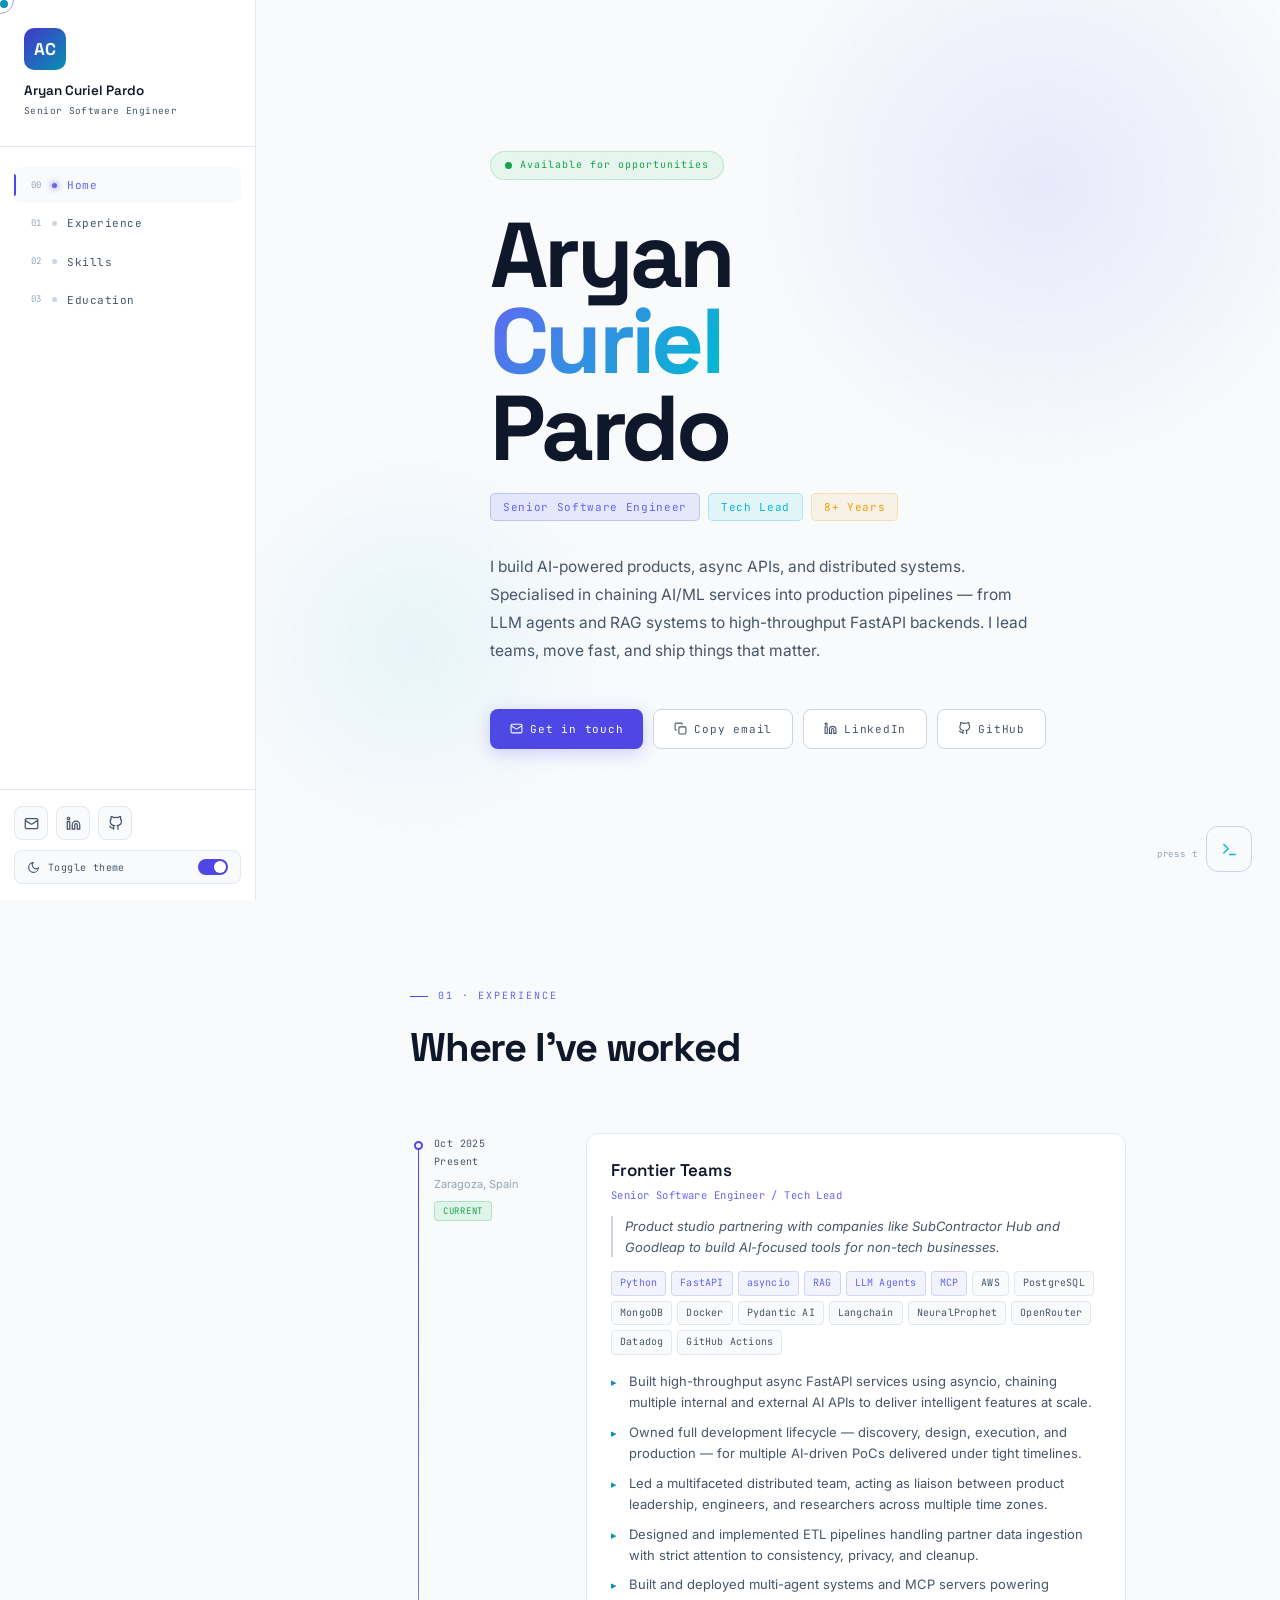
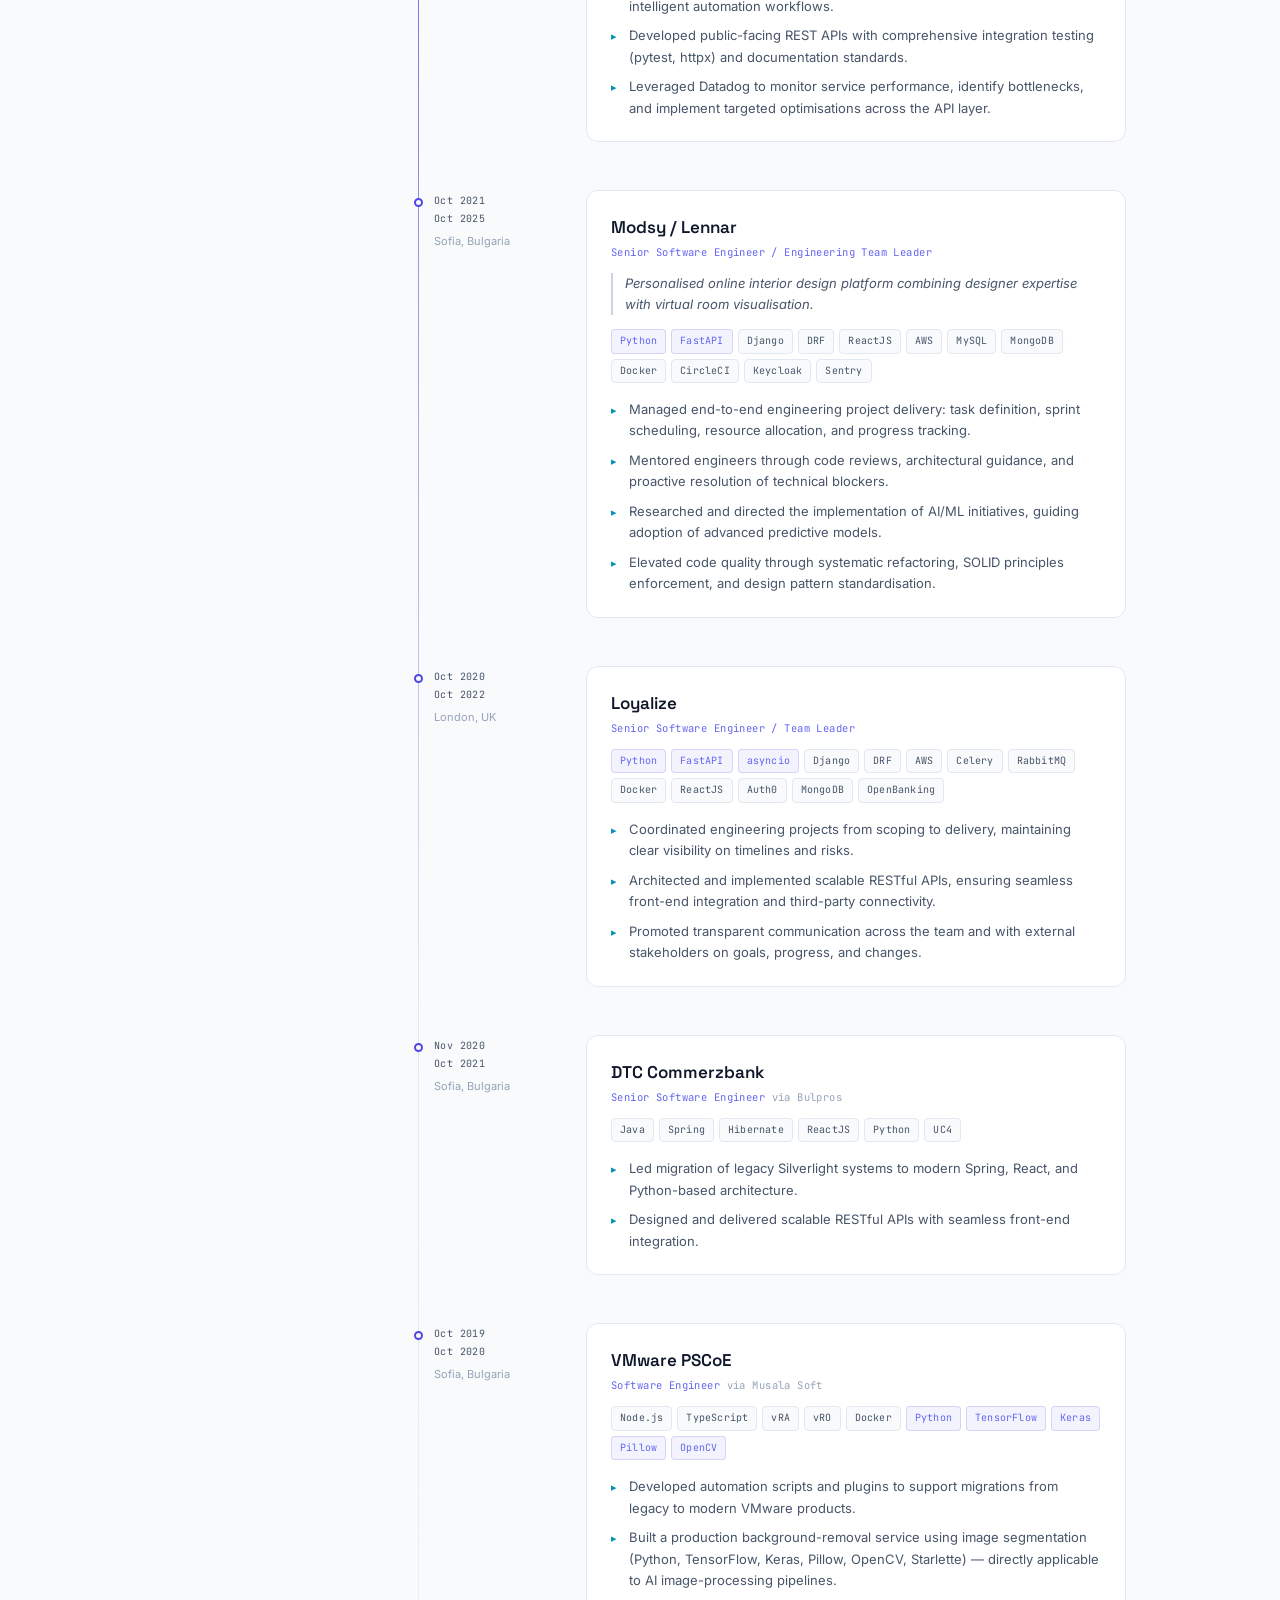
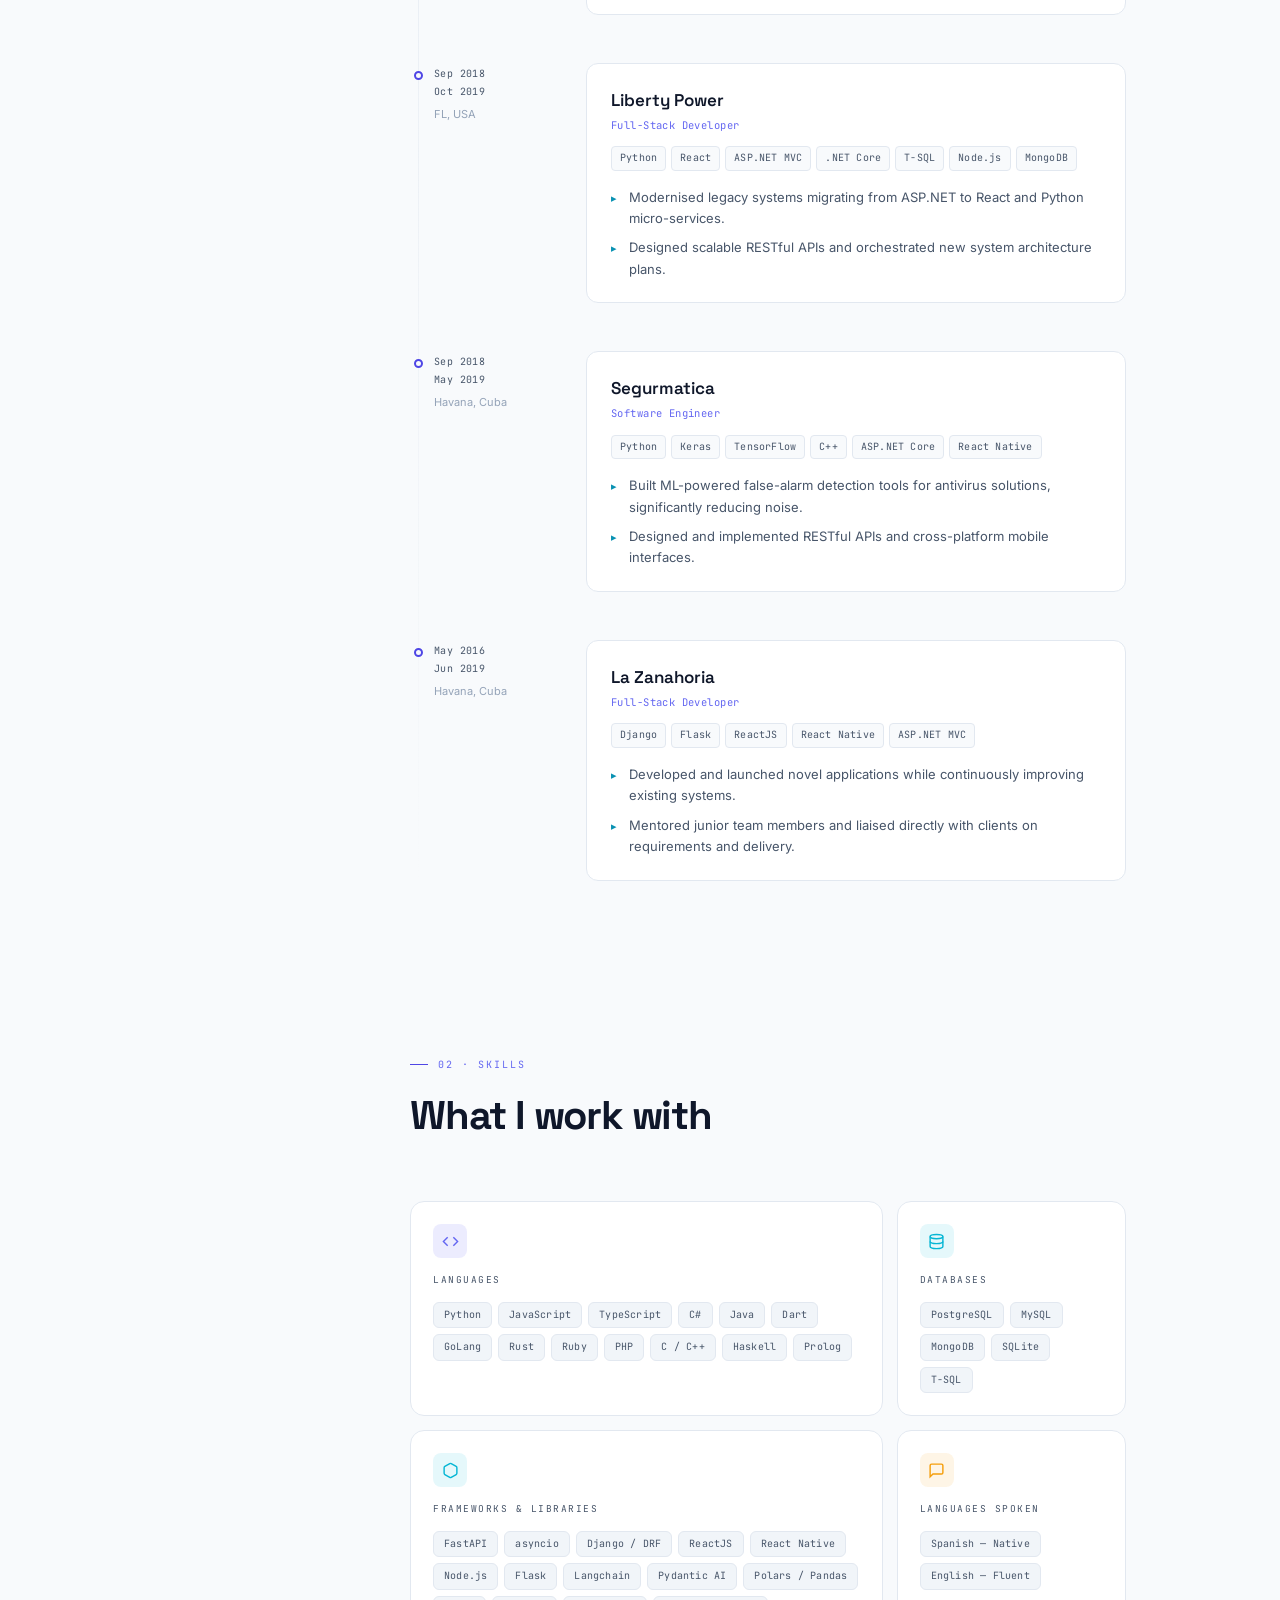
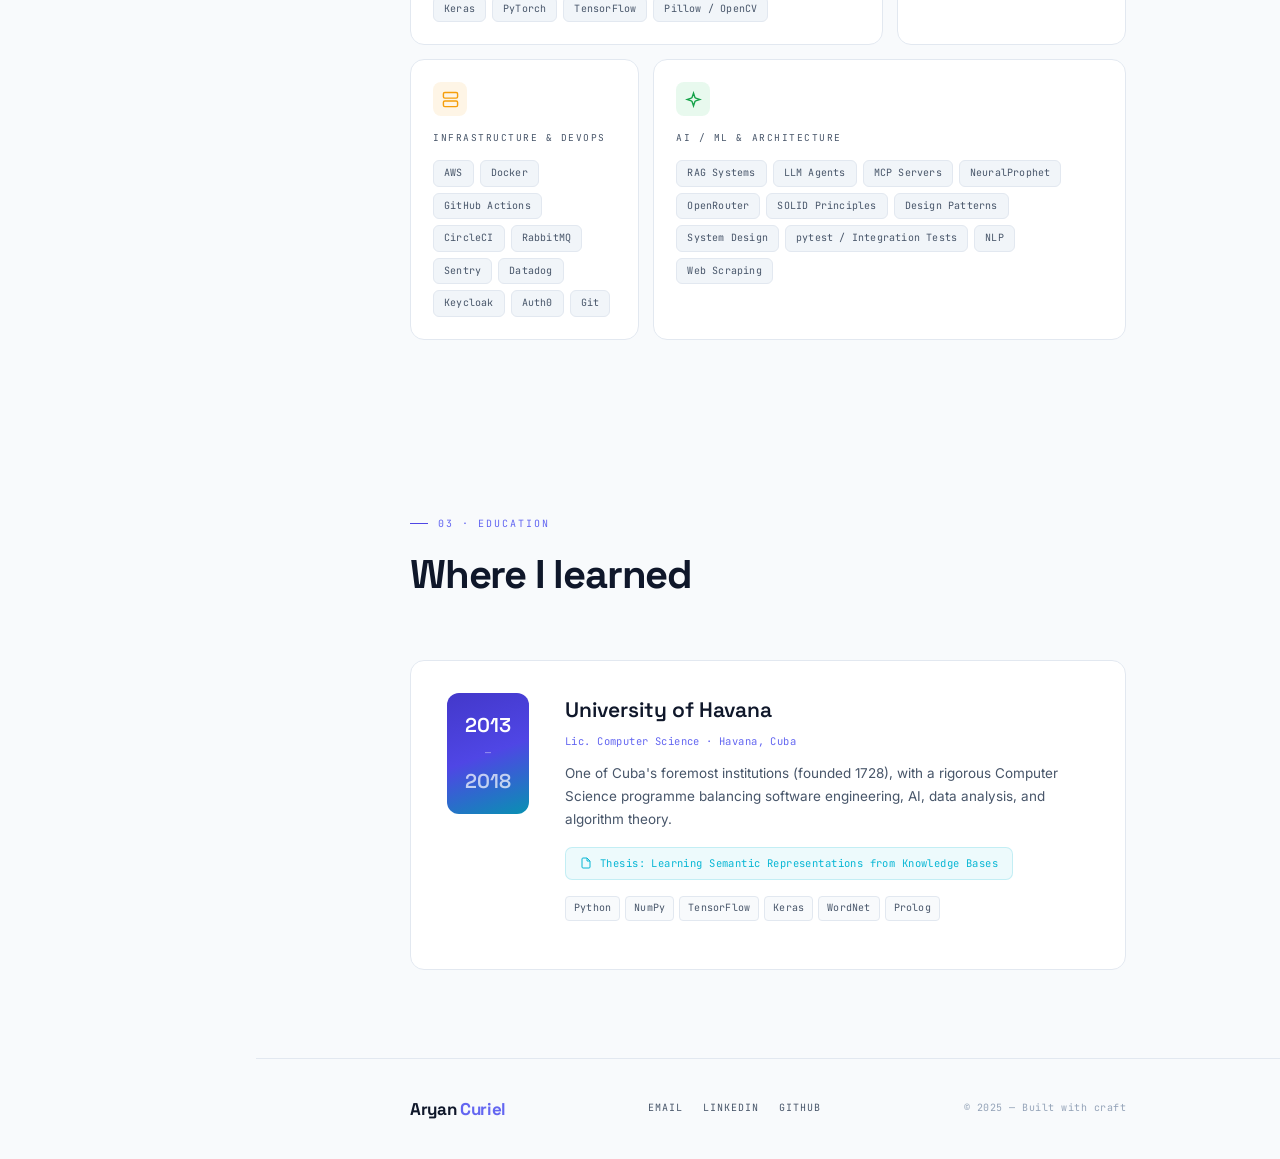
==== commit 6ac5630f: "Add resume v2 — redesigned portfolio with dark-first layout Complete redesign with fixed sidebar nav" ====
--- a/index.html
+++ b/index.html
@@ -1,1142 +1,1459 @@
 <!DOCTYPE html>
-<html lang="en">
+<html lang="en" data-theme="dark">
 <head>
 <meta charset="UTF-8">
 <meta name="viewport" content="width=device-width, initial-scale=1.0">
 <title>Aryan Curiel Pardo — Senior Software Engineer & Tech Lead</title>
 <link rel="preconnect" href="https://fonts.googleapis.com">
 <link rel="preconnect" href="https://fonts.gstatic.com" crossorigin>
-<link href="https://api.fontshare.com/v2/css?f[]=cabinet-grotesk@700,800,900&display=swap" rel="stylesheet">
-<link href="https://fonts.googleapis.com/css2?family=Syne:wght@400;600;700;800&family=DM+Mono:ital,wght@0,300;0,400;1,300&family=DM+Sans:ital,wght@0,300;0,400;0,500;1,300&display=swap" rel="stylesheet">
+<link href="https://fonts.googleapis.com/css2?family=Space+Grotesk:wght@300;400;500;600;700&family=JetBrains+Mono:ital,wght@0,300;0,400;0,500;1,300&family=Inter:wght@300;400;500;600&display=swap" rel="stylesheet">
 <style>
-  :root {
-    --navy:    #0d1b2a;
-    --ink:     #1a2e42;
-    --blue:    #1d6fa4;
-    --sky:     #4fa8d5;
-    --mint:    #52d9b0;
-    --cream:   #f5f0e8;
-    --warm:    #ede8df;
-    --text:    #1a2e42;
-    --muted:   #6b7f92;
-    --border:  #ddd8cf;
-    --glow:    rgba(77, 168, 213, 0.15);
-    --bg:      #f5f0e8;
-    --surface: #ede8df;
-  }
-
-  [data-theme="dark"] {
-    --navy:    #e8f0f8;
-    --ink:     #c8d8e8;
-    --blue:    #4fa8d5;
-    --sky:     #52d9b0;
-    --mint:    #52d9b0;
-    --cream:   #0d1117;
-    --warm:    #161d27;
-    --text:    #c8d8e8;
-    --muted:   #6b8599;
-    --border:  #1e2d3d;
-    --glow:    rgba(77, 168, 213, 0.1);
-    --bg:      #0d1117;
-    --surface: #161d27;
-  }
-
-  /* ── THEME TOGGLE ── */
-  .theme-toggle {
-    position: fixed;
-    top: 28px; right: 32px;
-    width: 40px; height: 40px;
-    background: var(--warm);
-    border: 1px solid var(--border);
-    border-radius: 50%;
-    display: flex;
-    align-items: center;
-    justify-content: center;
-    cursor: pointer;
-    z-index: 300;
-    transition: background 0.3s, border-color 0.3s, transform 0.25s;
-    opacity: 0;
-    animation: fadeIn 1s 1s forwards;
-  }
-  .theme-toggle:hover { transform: scale(1.1) rotate(15deg); border-color: var(--blue); }
-  .theme-toggle svg { transition: opacity 0.2s, transform 0.3s; }
-  .icon-sun  { position: absolute; }
-  .icon-moon { position: absolute; }
-  [data-theme="dark"]  .icon-sun  { opacity: 1; transform: rotate(0deg); }
-  [data-theme="dark"]  .icon-moon { opacity: 0; transform: rotate(90deg); }
-  [data-theme="light"] .icon-sun  { opacity: 0; transform: rotate(-90deg); }
-  [data-theme="light"] .icon-moon { opacity: 1; transform: rotate(0deg); }
-
-  *, *::before, *::after { box-sizing: border-box; margin: 0; padding: 0; }
-
-  html { scroll-behavior: smooth; }
-
-  body {
-    background: var(--bg);
-    color: var(--text);
-    font-family: 'DM Sans', sans-serif;
-    font-size: 15px;
-    line-height: 1.65;
-    overflow-x: hidden;
-    transition: background 0.4s ease, color 0.4s ease;
-  }
-
-  /* ── CURSOR ── */
-  .cursor {
-    width: 10px; height: 10px;
-    background: var(--mint);
-    border-radius: 50%;
-    position: fixed;
-    pointer-events: none;
-    z-index: 9999;
-    transition: transform 0.15s ease, opacity 0.3s;
-  }
-  .cursor-ring {
-    width: 32px; height: 32px;
-    border: 1.5px solid var(--sky);
-    border-radius: 50%;
-    position: fixed;
-    pointer-events: none;
-    z-index: 9998;
-    transition: transform 0.35s cubic-bezier(0.23, 1, 0.32, 1), opacity 0.3s;
-    opacity: 0.6;
-  }
-
-  /* ── NOISE OVERLAY ── */
-  body::before {
-    content: '';
-    position: fixed; inset: 0;
-    background-image: url("data:image/svg+xml,%3Csvg viewBox='0 0 256 256' xmlns='http://www.w3.org/2000/svg'%3E%3Cfilter id='noise'%3E%3CfeTurbulence type='fractalNoise' baseFrequency='0.9' numOctaves='4' stitchTiles='stitch'/%3E%3C/filter%3E%3Crect width='100%25' height='100%25' filter='url(%23noise)' opacity='0.03'/%3E%3C/svg%3E");
-    pointer-events: none;
-    z-index: 0;
-    opacity: 0.4;
-  }
-
-  /* ── LAYOUT ── */
-  .container {
-    max-width: 900px;
-    margin: 0 auto;
-    padding: 0 32px;
-    position: relative;
-    z-index: 1;
-  }
-
-  /* ── HERO ── */
-  .hero {
-    min-height: 100vh;
-    display: flex;
-    align-items: center;
-    position: relative;
-    overflow: hidden;
-  }
-
-  .hero::before {
-    content: '';
-    position: absolute;
-    top: -200px; right: -200px;
-    width: 700px; height: 700px;
-    background: radial-gradient(circle, rgba(29,111,164,0.12) 0%, transparent 70%);
-    pointer-events: none;
-  }
-
-  .hero::after {
-    content: '';
-    position: absolute;
-    bottom: -100px; left: -100px;
-    width: 500px; height: 500px;
-    background: radial-gradient(circle, rgba(82,217,176,0.08) 0%, transparent 70%);
-    pointer-events: none;
-  }
-
-  .hero-inner {
-    padding: 120px 0 80px;
-    width: 100%;
-  }
-
-  .hero-label {
-    font-family: 'DM Mono', monospace;
-    font-size: 11px;
-    letter-spacing: 0.2em;
-    text-transform: uppercase;
-    color: var(--mint);
-    margin-bottom: 28px;
-    opacity: 0;
-    animation: fadeUp 0.8s 0.2s forwards;
-  }
-
-  .hero-label span {
-    display: inline-block;
-    width: 24px;
-    height: 1px;
-    background: var(--mint);
-    vertical-align: middle;
-    margin-right: 10px;
-  }
-
-  .hero-name {
-    font-family: 'CabinetGrotesk-Variable', 'CabinetGrotesk', sans-serif;
-    font-size: clamp(54px, 8.5vw, 100px);
-    font-weight: 900;
-    line-height: 0.93;
-    letter-spacing: -0.04em;
-    color: var(--navy);
-    margin-bottom: 24px;
-    opacity: 0;
-    animation: fadeUp 0.8s 0.35s forwards;
-  }
-
-  .hero-name .last {
-    color: var(--blue);
-    display: block;
-  }
-
-  .hero-name .pardo {
-    -webkit-text-stroke: 2px var(--navy);
-    color: transparent;
-  }
-
-  .hero-role {
-    font-family: 'DM Mono', monospace;
-    font-size: 13px;
-    color: var(--muted);
-    letter-spacing: 0.05em;
-    margin-bottom: 40px;
-    opacity: 0;
-    animation: fadeUp 0.8s 0.5s forwards;
-  }
-
-  .hero-role .dot { color: var(--mint); margin: 0 10px; }
-
-  .hero-desc {
-    font-size: 16px;
-    color: var(--muted);
-    max-width: 560px;
-    line-height: 1.75;
-    margin-bottom: 48px;
-    opacity: 0;
-    animation: fadeUp 0.8s 0.65s forwards;
-  }
-
-  .hero-links {
-    display: flex;
-    gap: 16px;
-    flex-wrap: wrap;
-    opacity: 0;
-    animation: fadeUp 0.8s 0.8s forwards;
-  }
-
-  .btn {
-    display: inline-flex;
-    align-items: center;
-    gap: 8px;
-    padding: 12px 24px;
-    border-radius: 4px;
-    font-family: 'DM Mono', monospace;
-    font-size: 12px;
-    letter-spacing: 0.08em;
-    text-transform: uppercase;
-    text-decoration: none;
-    transition: all 0.25s ease;
-    cursor: pointer;
-  }
-
-  .btn-primary {
-    background: var(--navy);
-    color: var(--bg);
-    border: 1.5px solid var(--navy);
-  }
-  .btn-primary:hover { background: var(--blue); border-color: var(--blue); transform: translateY(-2px); }
-
-  .btn-ghost {
-    background: transparent;
-    color: var(--navy);
-    border: 1.5px solid var(--border);
-  }
-  .btn-ghost:hover { border-color: var(--blue); color: var(--blue); transform: translateY(-2px); }
-
-  /* ── SCROLL INDICATOR ── */
-  .scroll-hint {
-    position: absolute;
-    bottom: 40px; left: 50%;
-    transform: translateX(-50%);
-    display: flex;
-    flex-direction: column;
-    align-items: center;
-    gap: 8px;
-    opacity: 0;
-    animation: fadeUp 1s 1.2s forwards;
-  }
-  .scroll-hint span {
-    font-family: 'DM Mono', monospace;
-    font-size: 10px;
-    letter-spacing: 0.15em;
-    text-transform: uppercase;
-    color: var(--muted);
-  }
-  .scroll-line {
-    width: 1px; height: 48px;
-    background: linear-gradient(to bottom, var(--border), transparent);
-    animation: scrollPulse 2s 1.5s infinite;
-  }
-
-  /* ── SECTIONS ── */
-  section {
-    padding: 100px 0;
-    border-top: 1px solid var(--border);
-  }
-
-  .section-header {
-    display: flex;
-    align-items: baseline;
-    gap: 20px;
-    margin-bottom: 64px;
-  }
-
-  .section-num {
-    font-family: 'DM Mono', monospace;
-    font-size: 11px;
-    color: var(--mint);
-    letter-spacing: 0.1em;
-  }
-
-  .section-title {
-    font-family: 'Syne', sans-serif;
-    font-size: clamp(28px, 4vw, 40px);
-    font-weight: 800;
-    letter-spacing: -0.02em;
-    color: var(--navy);
-  }
-
-  .section-line {
-    flex: 1;
-    height: 1px;
-    background: var(--border);
-    max-width: 200px;
-  }
-
-  /* ── EXPERIENCE ── */
-  .job {
-    display: grid;
-    grid-template-columns: 200px 1fr;
-    gap: 0 48px;
-    margin-bottom: 64px;
-    position: relative;
-  }
-
-  .job::before {
-    content: '';
-    position: absolute;
-    left: 200px;
-    top: 8px; bottom: -32px;
-    width: 1px;
-    background: linear-gradient(to bottom, var(--border) 80%, transparent);
-  }
-
-  .job:last-child::before { display: none; }
-
-  .job-meta { padding-top: 4px; }
-
-  .job-period {
-    font-family: 'DM Mono', monospace;
-    font-size: 11px;
-    color: var(--muted);
-    letter-spacing: 0.05em;
-    line-height: 1.8;
-  }
-
-  .job-location {
-    font-size: 12px;
-    color: var(--muted);
-    margin-top: 6px;
-  }
-
-  .job-present {
-    display: inline-block;
-    background: var(--mint);
-    color: var(--navy);
-    font-family: 'DM Mono', monospace;
-    font-size: 9px;
-    letter-spacing: 0.1em;
-    text-transform: uppercase;
-    padding: 2px 8px;
-    border-radius: 20px;
-    margin-top: 8px;
-    font-weight: 600;
-  }
-
-  .job-body { padding-left: 32px; padding-top: 0; }
-
-  .job-dot {
-    position: absolute;
-    left: 196px;
-    top: 8px;
-    width: 9px; height: 9px;
-    border-radius: 50%;
-    background: var(--bg);
-    border: 2px solid var(--blue);
-  }
-
-  .job-company {
-    font-family: 'Syne', sans-serif;
-    font-size: 20px;
-    font-weight: 700;
-    color: var(--navy);
-    margin-bottom: 4px;
-  }
-
-  .job-role {
-    font-family: 'DM Mono', monospace;
-    font-size: 12px;
-    color: var(--blue);
-    letter-spacing: 0.04em;
-    margin-bottom: 10px;
-  }
-
-  .job-context {
-    font-size: 13px;
-    color: var(--muted);
-    font-style: italic;
-    margin-bottom: 14px;
-    padding-left: 12px;
-    border-left: 2px solid var(--border);
-  }
-
-  .job-stack {
-    display: flex;
-    flex-wrap: wrap;
-    gap: 6px;
-    margin-bottom: 16px;
-  }
-
-  .tag {
-    font-family: 'DM Mono', monospace;
-    font-size: 10px;
-    letter-spacing: 0.05em;
-    padding: 3px 9px;
-    border-radius: 3px;
-    background: var(--surface);
-    color: var(--ink);
-    border: 1px solid var(--border);
-    transition: all 0.2s;
-  }
-  .tag:hover { background: var(--blue); color: var(--cream); border-color: var(--blue); }
-
-  .tag.highlight {
-    background: rgba(29,111,164,0.08);
-    border-color: rgba(29,111,164,0.3);
-    color: var(--blue);
-  }
-
-  .job-bullets {
-    list-style: none;
-    display: flex;
-    flex-direction: column;
-    gap: 8px;
-  }
-
-  .job-bullets li {
-    font-size: 14px;
-    color: var(--text);
-    padding-left: 18px;
-    position: relative;
-    line-height: 1.6;
-  }
-
-  .job-bullets li::before {
-    content: '→';
-    position: absolute;
-    left: 0;
-    color: var(--sky);
-    font-size: 12px;
-    top: 2px;
-  }
-
-  /* ── SKILLS ── */
-  .skills-grid {
-    display: grid;
-    grid-template-columns: repeat(auto-fit, minmax(260px, 1fr));
-    gap: 24px;
-  }
-
-  .skill-group {
-    background: var(--surface);
-    border: 1px solid var(--border);
-    border-radius: 8px;
-    padding: 28px;
-    transition: transform 0.25s ease, box-shadow 0.25s ease, background 0.4s ease, border-color 0.4s ease;
-  }
-  .skill-group:hover {
-    transform: translateY(-4px);
-    box-shadow: 0 16px 48px rgba(13,27,42,0.08);
-  }
-
-  .skill-group-title {
-    font-family: 'DM Mono', monospace;
-    font-size: 10px;
-    letter-spacing: 0.2em;
-    text-transform: uppercase;
-    color: var(--mint);
-    margin-bottom: 16px;
-  }
-
-  .skill-pills {
-    display: flex;
-    flex-wrap: wrap;
-    gap: 6px;
-  }
-
-  .skill-pill {
-    font-family: 'DM Mono', monospace;
-    font-size: 11px;
-    padding: 4px 10px;
-    border-radius: 3px;
-    background: var(--bg);
-    color: var(--ink);
-    border: 1px solid var(--border);
-  }
-
-  /* ── EDUCATION ── */
-  .edu-block {
-    display: grid;
-    grid-template-columns: 200px 1fr;
-    gap: 0 48px;
-  }
-
-  .edu-year {
-    font-family: 'DM Mono', monospace;
-    font-size: 11px;
-    color: var(--muted);
-    padding-top: 4px;
-    letter-spacing: 0.05em;
-  }
-
-  .edu-body { padding-left: 32px; border-left: 1px solid var(--border); }
-
-  .edu-school {
-    font-family: 'Syne', sans-serif;
-    font-size: 20px;
-    font-weight: 700;
-    color: var(--navy);
-    margin-bottom: 4px;
-  }
-
-  .edu-degree {
-    font-family: 'DM Mono', monospace;
-    font-size: 12px;
-    color: var(--blue);
-    margin-bottom: 10px;
-  }
-
-  .edu-desc {
-    font-size: 14px;
-    color: var(--muted);
-    margin-bottom: 14px;
-  }
-
-  .thesis-link {
-    display: inline-flex;
-    align-items: center;
-    gap: 8px;
-    font-family: 'DM Mono', monospace;
-    font-size: 11px;
-    color: var(--blue);
-    text-decoration: none;
-    letter-spacing: 0.04em;
-    border-bottom: 1px solid rgba(29,111,164,0.3);
-    padding-bottom: 2px;
-    transition: border-color 0.2s;
-  }
-  .thesis-link:hover { border-color: var(--blue); }
-
-  /* ── FOOTER ── */
-  footer {
-    border-top: 1px solid var(--border);
-    padding: 48px 0;
-  }
-
-  .footer-inner {
-    display: flex;
-    justify-content: space-between;
-    align-items: center;
-    flex-wrap: wrap;
-    gap: 16px;
-  }
-
-  .footer-left {
-    font-family: 'Syne', sans-serif;
-    font-size: 20px;
-    font-weight: 800;
-    color: var(--navy);
-    letter-spacing: -0.02em;
-  }
-
-  .footer-left span { color: var(--blue); }
-
-  .footer-links {
-    display: flex;
-    gap: 24px;
-  }
-
-  .footer-links a {
-    font-family: 'DM Mono', monospace;
-    font-size: 11px;
-    letter-spacing: 0.1em;
-    text-transform: uppercase;
-    color: var(--muted);
-    text-decoration: none;
-    transition: color 0.2s;
-  }
-  .footer-links a:hover { color: var(--navy); }
-
-  .footer-copy {
-    font-family: 'DM Mono', monospace;
-    font-size: 10px;
-    color: var(--muted);
-    letter-spacing: 0.05em;
-  }
-
-  /* ── FLOATING NAV ── */
-  .floatnav {
-    position: fixed;
-    right: 32px;
-    top: 50%;
-    transform: translateY(-50%);
-    display: flex;
-    flex-direction: column;
-    gap: 12px;
-    z-index: 100;
-    opacity: 0;
-    animation: fadeIn 1s 1.5s forwards;
-  }
-
-  .floatnav a {
-    display: flex;
-    align-items: center;
-    gap: 10px;
-    text-decoration: none;
-    cursor: pointer;
-    justify-content: flex-end;
-  }
-
-  .floatnav-label {
-    font-family: 'DM Mono', monospace;
-    font-size: 10px;
-    letter-spacing: 0.1em;
-    text-transform: uppercase;
-    color: var(--muted);
-    opacity: 0;
-    transform: translateX(8px);
-    transition: all 0.2s;
-    white-space: nowrap;
-  }
-
-  .floatnav a:hover .floatnav-label { opacity: 1; transform: translateX(0); color: var(--navy); }
-
-  .floatnav-dot {
-    width: 6px; height: 6px;
-    border-radius: 50%;
-    background: var(--border);
-    transition: all 0.2s;
-    flex-shrink: 0;
-  }
-  .floatnav a:hover .floatnav-dot,
-  .floatnav a.active .floatnav-dot {
-    background: var(--blue);
-    transform: scale(1.5);
-  }
-
-  /* ── TERMINAL EASTER EGG ── */
-  .terminal-toggle {
-    position: fixed;
-    bottom: 32px; right: 32px;
-    width: 44px; height: 44px;
-    background: var(--navy);
-    border-radius: 50%;
-    display: flex;
-    align-items: center;
-    justify-content: center;
-    cursor: pointer;
-    z-index: 200;
-    box-shadow: 0 8px 24px rgba(13,27,42,0.2);
-    transition: transform 0.25s ease, background 0.25s;
-    font-family: 'DM Mono', monospace;
-    font-size: 16px;
-    color: var(--mint);
-    border: none;
-    opacity: 0;
-    animation: fadeIn 1s 1.8s forwards;
-  }
-  .terminal-toggle:hover { transform: scale(1.1); background: var(--blue); }
-
-  .terminal {
-    position: fixed;
-    bottom: 90px; right: 32px;
-    width: 420px;
-    background: #0d1117;
-    border-radius: 10px;
-    box-shadow: 0 32px 80px rgba(0,0,0,0.35);
-    z-index: 199;
-    overflow: hidden;
-    transform: scale(0.9) translateY(20px);
-    transform-origin: bottom right;
-    opacity: 0;
-    pointer-events: none;
-    transition: all 0.3s cubic-bezier(0.23,1,0.32,1);
-  }
-
-  .terminal.open {
-    transform: scale(1) translateY(0);
-    opacity: 1;
-    pointer-events: all;
-  }
-
-  .terminal-bar {
-    background: #1c2333;
-    padding: 10px 16px;
-    display: flex;
-    align-items: center;
-    gap: 8px;
-  }
-
-  .t-dot { width: 12px; height: 12px; border-radius: 50%; }
-  .t-red   { background: #ff5f57; }
-  .t-yellow{ background: #febc2e; }
-  .t-green { background: #28c840; }
-
-  .terminal-title {
-    flex: 1;
-    text-align: center;
-    font-family: 'DM Mono', monospace;
-    font-size: 11px;
-    color: #586e75;
-    letter-spacing: 0.05em;
-  }
-
-  .terminal-body {
-    padding: 20px;
-    font-family: 'DM Mono', monospace;
-    font-size: 12px;
-    line-height: 1.8;
-    color: #839496;
-    height: 280px;
-    overflow-y: auto;
-  }
-
-  .t-line { margin-bottom: 2px; }
-  .t-prompt { color: #2aa198; }
-  .t-output { color: #657b83; }
-  .t-green-text { color: #859900; }
-  .t-blue-text { color: #268bd2; }
-  .t-yellow-text { color: #b58900; }
-  .t-mint-text { color: #52d9b0; }
-
-  .terminal-input-row {
-    display: flex;
-    align-items: center;
-    gap: 0;
-    padding: 4px 20px 16px;
-  }
-
-  .t-caret { color: #2aa198; font-family: 'DM Mono', monospace; font-size: 12px; margin-right: 8px; }
-
-  #terminal-input {
-    background: transparent;
-    border: none;
-    outline: none;
-    font-family: 'DM Mono', monospace;
-    font-size: 12px;
-    color: #eee8d5;
-    flex: 1;
-    caret-color: var(--mint);
-  }
-
-  /* ── ANIMATIONS ── */
-  @keyframes fadeUp {
-    from { opacity: 0; transform: translateY(24px); }
-    to   { opacity: 1; transform: translateY(0); }
-  }
-
-  @keyframes fadeIn {
-    from { opacity: 0; }
-    to   { opacity: 1; }
-  }
-
-  @keyframes scrollPulse {
-    0%, 100% { opacity: 0.3; }
-    50% { opacity: 1; }
-  }
-
-  .reveal {
-    opacity: 0;
-    transform: translateY(32px);
-    transition: opacity 0.7s ease, transform 0.7s ease;
-  }
-  .reveal.visible {
-    opacity: 1;
-    transform: translateY(0);
-  }
-
-  /* ── RESPONSIVE ── */
-  @media (max-width: 680px) {
-    .job, .edu-block { grid-template-columns: 1fr; }
-    .job::before { display: none; }
-    .job-dot { display: none; }
-    .job-body, .edu-body { padding-left: 0; border-left: none; margin-top: 12px; }
-    .floatnav { display: none; }
-    .terminal { width: calc(100vw - 32px); right: 16px; }
-    .container { padding: 0 20px; }
-  }
+/* ── VARIABLES ── */
+:root {
+  --sidebar-w: 256px;
+  --bg:        #0a0e1a;
+  --bg2:       #0d1221;
+  --surface:   #111827;
+  --surface2:  #19253a;
+  --border:    #1e2d45;
+  --border2:   #273f5c;
+  --text:      #e2e8f0;
+  --muted:     #94a3b8;
+  --faint:     #4b5a6e;
+  --primary:   #6366f1;
+  --primary-l: #818cf8;
+  --primary-d: #4f46e5;
+  --cyan:      #06b6d4;
+  --cyan-l:    #22d3ee;
+  --amber:     #f59e0b;
+  --amber-l:   #fbbf24;
+  --green:     #22c55e;
+  --red:       #ef4444;
+  --dot-opacity: 0.45;
+}
+
+[data-theme="light"] {
+  --bg:        #f8fafc;
+  --bg2:       #f1f5f9;
+  --surface:   #ffffff;
+  --surface2:  #f8fafc;
+  --border:    #e2e8f0;
+  --border2:   #cbd5e1;
+  --text:      #0f172a;
+  --muted:     #475569;
+  --faint:     #94a3b8;
+  --primary:   #4f46e5;
+  --primary-l: #6366f1;
+  --primary-d: #4338ca;
+  --cyan:      #0891b2;
+  --cyan-l:    #06b6d4;
+  --amber:     #d97706;
+  --amber-l:   #f59e0b;
+  --green:     #16a34a;
+  --red:       #dc2626;
+  --dot-opacity: 0.2;
+}
+
+/* ── RESET ── */
+*, *::before, *::after { box-sizing: border-box; margin: 0; padding: 0; }
+html { scroll-behavior: smooth; }
+body {
+  background: var(--bg);
+  color: var(--text);
+  font-family: 'Inter', sans-serif;
+  font-size: 15px;
+  line-height: 1.65;
+  overflow-x: hidden;
+  transition: background 0.35s, color 0.35s;
+}
+
+/* ── DOT GRID ── */
+body::before {
+  content: '';
+  position: fixed; inset: 0;
+  background-image: radial-gradient(circle, var(--border) 1px, transparent 1px);
+  background-size: 28px 28px;
+  pointer-events: none;
+  z-index: 0;
+  opacity: var(--dot-opacity);
+}
+
+/* ── PROGRESS BAR ── */
+#progress-bar {
+  position: fixed;
+  top: 0; left: 0;
+  height: 2px;
+  width: 0%;
+  background: linear-gradient(90deg, var(--primary), var(--cyan), var(--amber));
+  z-index: 1000;
+  transition: width 0.08s linear;
+  box-shadow: 0 0 10px rgba(99,102,241,0.6);
+}
+
+/* ── CURSOR ── */
+.cursor {
+  width: 8px; height: 8px;
+  background: var(--cyan);
+  border-radius: 50%;
+  position: fixed;
+  pointer-events: none;
+  z-index: 9999;
+}
+.cursor-ring {
+  width: 28px; height: 28px;
+  border: 1.5px solid var(--primary-l);
+  border-radius: 50%;
+  position: fixed;
+  pointer-events: none;
+  z-index: 9998;
+  opacity: 0.6;
+  transition: width 0.2s, height 0.2s, border-color 0.2s, opacity 0.2s;
+}
+.cursor-ring.hover {
+  width: 42px; height: 42px;
+  border-color: var(--cyan);
+  opacity: 0.8;
+}
+
+/* ── SIDEBAR ── */
+.sidebar {
+  position: fixed;
+  left: 0; top: 0; bottom: 0;
+  width: var(--sidebar-w);
+  background: var(--surface);
+  border-right: 1px solid var(--border);
+  display: flex;
+  flex-direction: column;
+  z-index: 100;
+  transition: background 0.35s, border-color 0.35s;
+}
+
+.sidebar-logo {
+  padding: 28px 24px;
+  border-bottom: 1px solid var(--border);
+}
+
+.logo-mark {
+  display: inline-flex;
+  align-items: center;
+  justify-content: center;
+  width: 42px; height: 42px;
+  background: linear-gradient(135deg, var(--primary-d), var(--cyan));
+  border-radius: 10px;
+  font-family: 'Space Grotesk', sans-serif;
+  font-size: 17px;
+  font-weight: 700;
+  color: #fff;
+  letter-spacing: -0.02em;
+  margin-bottom: 12px;
+  flex-shrink: 0;
+}
+
+.logo-name {
+  font-family: 'Space Grotesk', sans-serif;
+  font-size: 13.5px;
+  font-weight: 600;
+  color: var(--text);
+  line-height: 1.3;
+}
+
+.logo-title {
+  font-family: 'JetBrains Mono', monospace;
+  font-size: 9.5px;
+  color: var(--muted);
+  letter-spacing: 0.04em;
+  margin-top: 3px;
+}
+
+.sidebar-nav {
+  flex: 1;
+  padding: 20px 14px;
+  display: flex;
+  flex-direction: column;
+  gap: 2px;
+  overflow-y: auto;
+}
+
+.nav-item {
+  display: flex;
+  align-items: center;
+  gap: 10px;
+  padding: 9px 12px;
+  border-radius: 8px;
+  text-decoration: none;
+  color: var(--muted);
+  font-family: 'JetBrains Mono', monospace;
+  font-size: 11px;
+  letter-spacing: 0.05em;
+  transition: all 0.18s ease;
+  cursor: pointer;
+  position: relative;
+  border: none;
+  background: transparent;
+}
+.nav-item:hover { background: var(--surface2); color: var(--text); }
+.nav-item.active { background: var(--surface2); color: var(--primary-l); }
+.nav-item.active::before {
+  content: '';
+  position: absolute;
+  left: 0; top: 20%; bottom: 20%;
+  width: 2px;
+  background: var(--primary);
+  border-radius: 0 2px 2px 0;
+}
+
+.nav-num { font-size: 9px; color: var(--faint); width: 16px; text-align: right; flex-shrink: 0; }
+
+.nav-dot {
+  width: 5px; height: 5px;
+  border-radius: 50%;
+  background: var(--border2);
+  transition: all 0.18s;
+  flex-shrink: 0;
+}
+.nav-item:hover .nav-dot,
+.nav-item.active .nav-dot {
+  background: var(--primary-l);
+  box-shadow: 0 0 6px var(--primary);
+}
+
+.sidebar-footer {
+  padding: 16px 14px;
+  border-top: 1px solid var(--border);
+  display: flex;
+  flex-direction: column;
+  gap: 10px;
+}
+
+.sidebar-socials { display: flex; gap: 8px; }
+
+.social-btn {
+  display: flex;
+  align-items: center;
+  justify-content: center;
+  width: 34px; height: 34px;
+  border-radius: 8px;
+  background: var(--surface2);
+  border: 1px solid var(--border);
+  color: var(--muted);
+  text-decoration: none;
+  transition: all 0.18s;
+  cursor: pointer;
+  flex-shrink: 0;
+}
+.social-btn:hover {
+  background: var(--primary);
+  border-color: var(--primary);
+  color: #fff;
+  transform: translateY(-2px);
+}
+
+.theme-toggle {
+  display: flex;
+  align-items: center;
+  gap: 8px;
+  padding: 8px 12px;
+  border-radius: 8px;
+  background: var(--surface2);
+  border: 1px solid var(--border);
+  color: var(--muted);
+  cursor: pointer;
+  font-family: 'JetBrains Mono', monospace;
+  font-size: 10px;
+  letter-spacing: 0.04em;
+  transition: all 0.18s;
+  width: 100%;
+}
+.theme-toggle:hover { border-color: var(--primary); color: var(--text); }
+
+.toggle-track {
+  width: 30px; height: 16px;
+  background: var(--border2);
+  border-radius: 8px;
+  position: relative;
+  transition: background 0.3s;
+  flex-shrink: 0;
+  margin-left: auto;
+}
+[data-theme="light"] .toggle-track { background: var(--primary); }
+
+.toggle-thumb {
+  width: 12px; height: 12px;
+  background: #fff;
+  border-radius: 50%;
+  position: absolute;
+  top: 2px; left: 2px;
+  transition: transform 0.3s;
+}
+[data-theme="light"] .toggle-thumb { transform: translateX(14px); }
+
+/* ── MAIN ── */
+.main {
+  margin-left: var(--sidebar-w);
+  min-height: 100vh;
+  position: relative;
+  z-index: 1;
+}
+
+.container {
+  max-width: 820px;
+  padding: 0 52px;
+  margin: 0 auto;
+}
+
+/* ── HERO ── */
+#hero {
+  min-height: 100vh;
+  display: flex;
+  align-items: center;
+  position: relative;
+  overflow: hidden;
+  padding: 80px 0;
+}
+
+#hero::before {
+  content: '';
+  position: absolute;
+  top: -15%; right: -8%;
+  width: 640px; height: 640px;
+  background: radial-gradient(circle, rgba(99,102,241,0.11) 0%, transparent 65%);
+  pointer-events: none;
+}
+#hero::after {
+  content: '';
+  position: absolute;
+  bottom: 5%; left: -5%;
+  width: 420px; height: 420px;
+  background: radial-gradient(circle, rgba(6,182,212,0.07) 0%, transparent 65%);
+  pointer-events: none;
+}
+
+.hero-inner { width: 100%; position: relative; }
+
+.hero-status {
+  display: inline-flex;
+  align-items: center;
+  gap: 8px;
+  padding: 5px 14px;
+  border-radius: 20px;
+  background: rgba(34,197,94,0.08);
+  border: 1px solid rgba(34,197,94,0.22);
+  font-family: 'JetBrains Mono', monospace;
+  font-size: 10px;
+  letter-spacing: 0.1em;
+  color: var(--green);
+  margin-bottom: 32px;
+  opacity: 0;
+  animation: fadeUp 0.6s 0.1s forwards;
+}
+
+.status-dot {
+  width: 7px; height: 7px;
+  background: var(--green);
+  border-radius: 50%;
+  animation: pulse-green 2.2s infinite;
+}
+
+@keyframes pulse-green {
+  0%,100% { box-shadow: 0 0 0 0 rgba(34,197,94,0.5); }
+  50%      { box-shadow: 0 0 0 6px rgba(34,197,94,0); }
+}
+
+.hero-name {
+  font-family: 'Space Grotesk', sans-serif;
+  font-size: clamp(54px, 7.5vw, 92px);
+  font-weight: 700;
+  line-height: 0.94;
+  letter-spacing: -0.04em;
+  color: var(--text);
+  margin-bottom: 22px;
+  opacity: 0;
+  animation: fadeUp 0.6s 0.25s forwards;
+}
+
+.hero-name .gradient-text {
+  background: linear-gradient(125deg, var(--primary-l) 0%, var(--cyan-l) 45%, var(--amber-l) 100%);
+  background-size: 200% 200%;
+  -webkit-background-clip: text;
+  -webkit-text-fill-color: transparent;
+  background-clip: text;
+  animation: gradient-shift 6s ease infinite;
+}
+
+@keyframes gradient-shift {
+  0%   { background-position: 0% 50%; }
+  50%  { background-position: 100% 50%; }
+  100% { background-position: 0% 50%; }
+}
+
+.hero-roles {
+  display: flex;
+  flex-wrap: wrap;
+  gap: 8px;
+  margin-bottom: 32px;
+  opacity: 0;
+  animation: fadeUp 0.6s 0.4s forwards;
+}
+
+.role-tag {
+  font-family: 'JetBrains Mono', monospace;
+  font-size: 11px;
+  padding: 4px 12px;
+  border-radius: 5px;
+  letter-spacing: 0.06em;
+  transition: all 0.18s;
+}
+.role-tag.violet { background: rgba(99,102,241,0.12); border: 1px solid rgba(99,102,241,0.28); color: var(--primary-l); }
+.role-tag.cyan   { background: rgba(6,182,212,0.09);  border: 1px solid rgba(6,182,212,0.24);  color: var(--cyan-l); }
+.role-tag.amber  { background: rgba(245,158,11,0.09); border: 1px solid rgba(245,158,11,0.24); color: var(--amber-l); }
+
+.hero-desc {
+  font-size: 15.5px;
+  color: var(--muted);
+  max-width: 540px;
+  line-height: 1.8;
+  margin-bottom: 44px;
+  opacity: 0;
+  animation: fadeUp 0.6s 0.55s forwards;
+}
+
+.hero-links {
+  display: flex;
+  gap: 10px;
+  flex-wrap: wrap;
+  opacity: 0;
+  animation: fadeUp 0.6s 0.7s forwards;
+}
+
+.btn {
+  display: inline-flex;
+  align-items: center;
+  gap: 7px;
+  padding: 10px 20px;
+  border-radius: 8px;
+  font-family: 'JetBrains Mono', monospace;
+  font-size: 11px;
+  letter-spacing: 0.07em;
+  text-decoration: none;
+  transition: all 0.18s ease;
+  cursor: pointer;
+  border: none;
+  white-space: nowrap;
+}
+
+.btn-primary {
+  background: var(--primary);
+  color: #fff;
+  box-shadow: 0 4px 18px rgba(99,102,241,0.28);
+}
+.btn-primary:hover { background: var(--primary-l); box-shadow: 0 6px 28px rgba(99,102,241,0.42); transform: translateY(-2px); }
+
+.btn-ghost {
+  background: var(--surface);
+  color: var(--muted);
+  border: 1px solid var(--border2);
+}
+.btn-ghost:hover { border-color: var(--primary); color: var(--primary-l); transform: translateY(-2px); }
+
+/* ── TOAST ── */
+.toast {
+  position: fixed;
+  bottom: 28px; left: 50%;
+  transform: translateX(-50%) translateY(16px);
+  background: var(--surface2);
+  border: 1px solid var(--border2);
+  color: var(--text);
+  font-family: 'JetBrains Mono', monospace;
+  font-size: 11.5px;
+  padding: 10px 20px;
+  border-radius: 8px;
+  opacity: 0;
+  transition: all 0.28s ease;
+  pointer-events: none;
+  z-index: 600;
+  white-space: nowrap;
+  display: flex;
+  align-items: center;
+  gap: 8px;
+}
+.toast.show { opacity: 1; transform: translateX(-50%) translateY(0); }
+
+/* ── SECTIONS ── */
+section { padding: 88px 0; position: relative; }
+
+.section-header { margin-bottom: 52px; }
+
+.section-label {
+  font-family: 'JetBrains Mono', monospace;
+  font-size: 10px;
+  letter-spacing: 0.2em;
+  text-transform: uppercase;
+  color: var(--primary-l);
+  margin-bottom: 10px;
+  display: flex;
+  align-items: center;
+  gap: 10px;
+}
+.section-label::before {
+  content: '';
+  display: inline-block;
+  width: 18px; height: 1px;
+  background: var(--primary);
+}
+
+.section-title {
+  font-family: 'Space Grotesk', sans-serif;
+  font-size: clamp(26px, 3.5vw, 40px);
+  font-weight: 700;
+  letter-spacing: -0.03em;
+  color: var(--text);
+}
+
+/* ── EXPERIENCE TIMELINE ── */
+.timeline {
+  position: relative;
+  display: flex;
+  flex-direction: column;
+}
+
+.timeline::before {
+  content: '';
+  position: absolute;
+  left: 8px;
+  top: 10px; bottom: 0;
+  width: 1px;
+  background: linear-gradient(to bottom, var(--primary) 0%, var(--border) 50%, transparent 100%);
+}
+
+.job {
+  display: grid;
+  grid-template-columns: 148px 1fr;
+  gap: 0 28px;
+  padding-bottom: 48px;
+  position: relative;
+}
+.job:last-child { padding-bottom: 0; }
+
+.job-connector {
+  position: absolute;
+  left: 4px; top: 8px;
+  width: 9px; height: 9px;
+  border-radius: 50%;
+  background: var(--bg);
+  border: 2px solid var(--primary);
+  transition: border-color 0.2s, box-shadow 0.2s;
+  z-index: 1;
+}
+.job:hover .job-connector { border-color: var(--cyan-l); box-shadow: 0 0 8px var(--cyan); }
+
+.job-meta {
+  padding-top: 2px;
+  padding-left: 24px;
+}
+
+.job-period {
+  font-family: 'JetBrains Mono', monospace;
+  font-size: 10px;
+  color: var(--muted);
+  letter-spacing: 0.04em;
+  line-height: 1.8;
+}
+.job-location { font-size: 11px; color: var(--faint); margin-top: 4px; }
+
+.job-badge {
+  display: inline-block;
+  margin-top: 8px;
+  padding: 2px 8px;
+  border-radius: 4px;
+  font-family: 'JetBrains Mono', monospace;
+  font-size: 9px;
+  letter-spacing: 0.08em;
+  text-transform: uppercase;
+}
+.job-badge.current {
+  background: rgba(34,197,94,0.1);
+  border: 1px solid rgba(34,197,94,0.28);
+  color: var(--green);
+}
+
+.job-body {
+  background: var(--surface);
+  border: 1px solid var(--border);
+  border-radius: 12px;
+  padding: 22px 24px;
+  transition: all 0.22s ease;
+}
+.job:hover .job-body {
+  border-color: var(--border2);
+  box-shadow: 0 8px 32px rgba(0,0,0,0.15);
+  transform: translateY(-2px);
+}
+
+.job-company {
+  font-family: 'Space Grotesk', sans-serif;
+  font-size: 17px;
+  font-weight: 600;
+  color: var(--text);
+  margin-bottom: 3px;
+}
+.job-role {
+  font-family: 'JetBrains Mono', monospace;
+  font-size: 10.5px;
+  color: var(--primary-l);
+  letter-spacing: 0.04em;
+  margin-bottom: 12px;
+}
+.job-context {
+  font-size: 13px;
+  color: var(--muted);
+  font-style: italic;
+  margin-bottom: 14px;
+  padding-left: 12px;
+  border-left: 2px solid var(--border2);
+  line-height: 1.6;
+}
+.job-stack {
+  display: flex;
+  flex-wrap: wrap;
+  gap: 5px;
+  margin-bottom: 16px;
+}
+
+.tag {
+  font-family: 'JetBrains Mono', monospace;
+  font-size: 10px;
+  padding: 3px 8px;
+  border-radius: 4px;
+  background: var(--surface2);
+  color: var(--muted);
+  border: 1px solid var(--border);
+  transition: all 0.15s;
+  letter-spacing: 0.02em;
+  cursor: default;
+}
+.tag:hover { background: var(--primary); color: #fff; border-color: var(--primary); }
+.tag.hi {
+  background: rgba(99,102,241,0.08);
+  border-color: rgba(99,102,241,0.22);
+  color: var(--primary-l);
+}
+
+.job-bullets { list-style: none; display: flex; flex-direction: column; gap: 8px; }
+.job-bullets li {
+  font-size: 13px;
+  color: var(--muted);
+  padding-left: 18px;
+  position: relative;
+  line-height: 1.65;
+}
+.job-bullets li::before {
+  content: '▸';
+  position: absolute;
+  left: 0;
+  color: var(--cyan);
+  font-size: 11px;
+  top: 2px;
+}
+
+/* ── SKILLS BENTO ── */
+.bento-grid {
+  display: grid;
+  grid-template-columns: repeat(3, 1fr);
+  gap: 14px;
+}
+
+.bento-card {
+  background: var(--surface);
+  border: 1px solid var(--border);
+  border-radius: 14px;
+  padding: 22px;
+  transition: all 0.22s ease;
+  cursor: default;
+}
+.bento-card:hover {
+  border-color: var(--border2);
+  transform: translateY(-3px);
+  box-shadow: 0 10px 30px rgba(0,0,0,0.12);
+}
+.bento-card.wide { grid-column: span 2; }
+
+.bento-icon {
+  display: flex;
+  align-items: center;
+  justify-content: center;
+  width: 34px; height: 34px;
+  border-radius: 8px;
+  margin-bottom: 14px;
+}
+.bento-icon.violet { background: rgba(99,102,241,0.12); color: var(--primary-l); }
+.bento-icon.cyan   { background: rgba(6,182,212,0.1);   color: var(--cyan-l); }
+.bento-icon.amber  { background: rgba(245,158,11,0.1);  color: var(--amber-l); }
+.bento-icon.green  { background: rgba(34,197,94,0.1);   color: var(--green); }
+
+.bento-title {
+  font-family: 'JetBrains Mono', monospace;
+  font-size: 9.5px;
+  letter-spacing: 0.16em;
+  text-transform: uppercase;
+  color: var(--muted);
+  margin-bottom: 14px;
+}
+
+.skill-pills { display: flex; flex-wrap: wrap; gap: 6px; }
+
+.skill-pill {
+  font-family: 'JetBrains Mono', monospace;
+  font-size: 10px;
+  padding: 4px 10px;
+  border-radius: 6px;
+  background: var(--bg2);
+  color: var(--muted);
+  border: 1px solid var(--border);
+  letter-spacing: 0.02em;
+  transition: all 0.15s;
+  cursor: default;
+}
+.skill-pill:hover { border-color: var(--primary); color: var(--primary-l); }
+
+/* ── EDUCATION ── */
+.edu-card {
+  background: var(--surface);
+  border: 1px solid var(--border);
+  border-radius: 14px;
+  padding: 32px 36px;
+  display: grid;
+  grid-template-columns: auto 1fr;
+  gap: 36px;
+  align-items: start;
+  transition: all 0.22s;
+}
+.edu-card:hover { border-color: var(--border2); box-shadow: 0 10px 36px rgba(0,0,0,0.12); }
+
+.edu-year-badge {
+  background: linear-gradient(160deg, var(--primary-d), var(--primary), var(--cyan));
+  border-radius: 12px;
+  padding: 16px 18px;
+  text-align: center;
+  min-width: 80px;
+  flex-shrink: 0;
+}
+.edu-year-badge .y { font-family: 'Space Grotesk', sans-serif; font-size: 20px; font-weight: 600; color: #fff; display: block; }
+.edu-year-badge .sep { font-family: 'JetBrains Mono', monospace; font-size: 10px; color: rgba(255,255,255,0.5); display: block; margin: 3px 0; }
+.edu-year-badge .y2 { opacity: 0.7; }
+
+.edu-school {
+  font-family: 'Space Grotesk', sans-serif;
+  font-size: 21px;
+  font-weight: 600;
+  color: var(--text);
+  margin-bottom: 5px;
+}
+.edu-degree {
+  font-family: 'JetBrains Mono', monospace;
+  font-size: 10.5px;
+  color: var(--primary-l);
+  letter-spacing: 0.04em;
+  margin-bottom: 12px;
+}
+.edu-desc { font-size: 13.5px; color: var(--muted); line-height: 1.7; margin-bottom: 16px; }
+
+.thesis-link {
+  display: inline-flex;
+  align-items: center;
+  gap: 8px;
+  font-family: 'JetBrains Mono', monospace;
+  font-size: 10.5px;
+  color: var(--cyan-l);
+  text-decoration: none;
+  letter-spacing: 0.04em;
+  padding: 7px 14px;
+  border-radius: 7px;
+  background: rgba(6,182,212,0.07);
+  border: 1px solid rgba(6,182,212,0.18);
+  transition: all 0.18s;
+}
+.thesis-link:hover { background: rgba(6,182,212,0.14); border-color: rgba(6,182,212,0.38); transform: translateX(4px); }
+
+/* ── FOOTER ── */
+footer { border-top: 1px solid var(--border); padding: 36px 0; }
+.footer-inner { display: flex; justify-content: space-between; align-items: center; flex-wrap: wrap; gap: 16px; }
+.footer-name { font-family: 'Space Grotesk', sans-serif; font-size: 17px; font-weight: 700; letter-spacing: -0.02em; }
+.footer-name span { color: var(--primary-l); }
+.footer-links { display: flex; gap: 20px; }
+.footer-links a {
+  font-family: 'JetBrains Mono', monospace;
+  font-size: 10px;
+  letter-spacing: 0.1em;
+  text-transform: uppercase;
+  color: var(--muted);
+  text-decoration: none;
+  transition: color 0.18s;
+}
+.footer-links a:hover { color: var(--primary-l); }
+.footer-copy { font-family: 'JetBrains Mono', monospace; font-size: 10px; color: var(--faint); letter-spacing: 0.05em; }
+
+/* ── TERMINAL TOGGLE ── */
+.terminal-toggle {
+  position: fixed;
+  bottom: 28px; right: 28px;
+  width: 46px; height: 46px;
+  background: var(--surface2);
+  border: 1px solid var(--border2);
+  border-radius: 12px;
+  display: flex;
+  align-items: center;
+  justify-content: center;
+  cursor: pointer;
+  z-index: 200;
+  transition: all 0.2s ease;
+  color: var(--cyan-l);
+  opacity: 0;
+  animation: fadeIn 0.5s 1.4s forwards;
+}
+.terminal-toggle:hover { background: var(--primary); border-color: var(--primary); color: #fff; transform: scale(1.06) rotate(-6deg); }
+
+.terminal-hint {
+  position: fixed;
+  bottom: 38px; right: 82px;
+  font-family: 'JetBrains Mono', monospace;
+  font-size: 9px;
+  color: var(--faint);
+  letter-spacing: 0.1em;
+  opacity: 0;
+  animation: fadeIn 0.5s 1.9s forwards;
+  pointer-events: none;
+}
+
+/* ── TERMINAL ── */
+.terminal {
+  position: fixed;
+  bottom: 86px; right: 28px;
+  width: 440px;
+  background: #0d1117;
+  border: 1px solid #21262d;
+  border-radius: 12px;
+  box-shadow: 0 24px 64px rgba(0,0,0,0.55);
+  z-index: 199;
+  overflow: hidden;
+  transform: scale(0.92) translateY(14px);
+  transform-origin: bottom right;
+  opacity: 0;
+  pointer-events: none;
+  transition: all 0.24s cubic-bezier(0.34,1.56,0.64,1);
+}
+.terminal.open { transform: scale(1) translateY(0); opacity: 1; pointer-events: all; }
+
+.terminal-bar {
+  background: #161b22;
+  padding: 10px 16px;
+  display: flex;
+  align-items: center;
+  gap: 7px;
+  border-bottom: 1px solid #21262d;
+}
+.t-dot  { width: 12px; height: 12px; border-radius: 50%; }
+.t-red  { background: #ff5f57; }
+.t-yel  { background: #febc2e; }
+.t-grn  { background: #28c840; }
+
+.terminal-title {
+  flex: 1; text-align: center;
+  font-family: 'JetBrains Mono', monospace;
+  font-size: 11px;
+  color: #4b5563;
+  letter-spacing: 0.04em;
+}
+.terminal-body {
+  padding: 16px 18px;
+  font-family: 'JetBrains Mono', monospace;
+  font-size: 12px;
+  line-height: 1.9;
+  color: #8b949e;
+  height: 252px;
+  overflow-y: auto;
+}
+.terminal-body::-webkit-scrollbar { width: 3px; }
+.terminal-body::-webkit-scrollbar-thumb { background: #21262d; border-radius: 2px; }
+
+.t-line  { margin-bottom: 1px; }
+.t-p     { color: #22d3ee; }
+.t-out   { color: #6b7280; }
+.t-g     { color: #4ade80; }
+.t-b     { color: #60a5fa; }
+.t-y     { color: #fbbf24; }
+.t-v     { color: #a78bfa; }
+.t-r     { color: #f87171; }
+
+.terminal-input-row {
+  display: flex;
+  align-items: center;
+  padding: 8px 18px 12px;
+  border-top: 1px solid #21262d;
+}
+.t-caret { color: #22d3ee; font-family: 'JetBrains Mono', monospace; font-size: 12px; margin-right: 8px; }
+#terminal-input {
+  background: transparent;
+  border: none; outline: none;
+  font-family: 'JetBrains Mono', monospace;
+  font-size: 12px;
+  color: #e6edf3;
+  flex: 1;
+  caret-color: #22d3ee;
+}
+
+/* ── MOBILE HEADER ── */
+.mobile-header {
+  display: none;
+  position: fixed;
+  top: 0; left: 0; right: 0;
+  height: 54px;
+  background: var(--surface);
+  border-bottom: 1px solid var(--border);
+  align-items: center;
+  justify-content: space-between;
+  padding: 0 20px;
+  z-index: 100;
+}
+.mobile-logo { font-family: 'Space Grotesk', sans-serif; font-size: 16px; font-weight: 700; color: var(--text); }
+.mob-btn {
+  background: transparent;
+  border: none;
+  color: var(--muted);
+  cursor: pointer;
+  padding: 8px;
+  display: flex;
+  align-items: center;
+  gap: 6px;
+  font-family: 'JetBrains Mono', monospace;
+  font-size: 10px;
+  letter-spacing: 0.06em;
+  border-radius: 6px;
+  transition: color 0.18s;
+}
+.mob-btn:hover { color: var(--primary-l); }
+
+.mobile-menu {
+  display: none;
+  position: fixed;
+  top: 54px; left: 0; right: 0; bottom: 0;
+  background: var(--surface);
+  z-index: 99;
+  padding: 20px 16px;
+  flex-direction: column;
+  gap: 4px;
+  border-top: 1px solid var(--border);
+}
+.mobile-menu.open { display: flex; }
+
+/* ── ANIMATIONS ── */
+@keyframes fadeUp {
+  from { opacity: 0; transform: translateY(18px); }
+  to   { opacity: 1; transform: translateY(0); }
+}
+@keyframes fadeIn {
+  from { opacity: 0; }
+  to   { opacity: 1; }
+}
+
+.reveal {
+  opacity: 0;
+  transform: translateY(22px);
+  transition: opacity 0.55s ease, transform 0.55s ease;
+}
+.reveal.visible { opacity: 1; transform: translateY(0); }
+
+/* ── RESPONSIVE ── */
+@media (max-width: 768px) {
+  .sidebar { display: none; }
+  .main { margin-left: 0; padding-top: 54px; }
+  .mobile-header { display: flex; }
+  .container { padding: 0 20px; }
+  .job { grid-template-columns: 1fr; }
+  .job-meta { padding-left: 0; }
+  .job-body { margin-top: 10px; }
+  .timeline::before { display: none; }
+  .job-connector { display: none; }
+  .bento-grid { grid-template-columns: 1fr; }
+  .bento-card.wide { grid-column: span 1; }
+  .edu-card { grid-template-columns: 1fr; gap: 20px; padding: 24px; }
+  .terminal { width: calc(100vw - 32px); right: 16px; }
+  .terminal-hint { display: none; }
+  .footer-inner { flex-direction: column; align-items: flex-start; gap: 12px; }
+}
+
+@media (max-width: 480px) {
+  .hero-name { font-size: clamp(44px, 14vw, 62px); }
+  .hero-links { gap: 8px; }
+  .btn { padding: 9px 16px; font-size: 10px; }
+}
+
+/* ── REDUCED MOTION ── */
+@media (prefers-reduced-motion: reduce) {
+  *, *::before, *::after { animation-duration: 0.01ms !important; transition-duration: 0.01ms !important; }
+}
 </style>
 </head>
 <body>
 
+<!-- Progress Bar -->
+<div id="progress-bar"></div>
+
+<!-- Custom Cursor -->
 <div class="cursor" id="cursor"></div>
 <div class="cursor-ring" id="cursorRing"></div>
 
-<!-- Theme Toggle -->
-<button class="theme-toggle" id="themeToggle" title="Toggle theme" aria-label="Toggle theme">
-  <svg class="icon-sun" width="16" height="16" viewBox="0 0 24 24" fill="none" stroke="var(--mint)" stroke-width="2" stroke-linecap="round">
-    <circle cx="12" cy="12" r="5"/><line x1="12" y1="1" x2="12" y2="3"/><line x1="12" y1="21" x2="12" y2="23"/>
-    <line x1="4.22" y1="4.22" x2="5.64" y2="5.64"/><line x1="18.36" y1="18.36" x2="19.78" y2="19.78"/>
-    <line x1="1" y1="12" x2="3" y2="12"/><line x1="21" y1="12" x2="23" y2="12"/>
-    <line x1="4.22" y1="19.78" x2="5.64" y2="18.36"/><line x1="18.36" y1="5.64" x2="19.78" y2="4.22"/>
-  </svg>
-  <svg class="icon-moon" width="16" height="16" viewBox="0 0 24 24" fill="none" stroke="var(--blue)" stroke-width="2" stroke-linecap="round">
-    <path d="M21 12.79A9 9 0 1 1 11.21 3 7 7 0 0 0 21 12.79z"/>
-  </svg>
+<!-- Toast -->
+<div class="toast" id="toast" role="status" aria-live="polite">
+  <svg width="13" height="13" viewBox="0 0 24 24" fill="none" stroke="currentColor" stroke-width="2.5"><polyline points="20 6 9 17 4 12"/></svg>
+  Email copied to clipboard
+</div>
+
+<!-- ════════════════ SIDEBAR ════════════════ -->
+<aside class="sidebar" role="navigation" aria-label="Main navigation">
+  <div class="sidebar-logo">
+    <div class="logo-mark" aria-hidden="true">AC</div>
+    <div class="logo-name">Aryan Curiel Pardo</div>
+    <div class="logo-title">Senior Software Engineer</div>
+  </div>
+
+  <nav class="sidebar-nav">
+    <a href="#hero" class="nav-item active" data-section="hero">
+      <span class="nav-num">00</span>
+      <span class="nav-dot"></span>
+      <span>Home</span>
+    </a>
+    <a href="#experience" class="nav-item" data-section="experience">
+      <span class="nav-num">01</span>
+      <span class="nav-dot"></span>
+      <span>Experience</span>
+    </a>
+    <a href="#skills" class="nav-item" data-section="skills">
+      <span class="nav-num">02</span>
+      <span class="nav-dot"></span>
+      <span>Skills</span>
+    </a>
+    <a href="#education" class="nav-item" data-section="education">
+      <span class="nav-num">03</span>
+      <span class="nav-dot"></span>
+      <span>Education</span>
+    </a>
+  </nav>
+
+  <div class="sidebar-footer">
+    <div class="sidebar-socials">
+      <a href="mailto:aryan.curiel@gmail.com" class="social-btn" title="Email" aria-label="Send email">
+        <svg width="15" height="15" viewBox="0 0 24 24" fill="none" stroke="currentColor" stroke-width="2"><rect x="2" y="4" width="20" height="16" rx="2"/><path d="m22 7-8.97 5.7a1.94 1.94 0 0 1-2.06 0L2 7"/></svg>
+      </a>
+      <a href="https://www.linkedin.com/in/aryan-curiel/" target="_blank" rel="noopener" class="social-btn" title="LinkedIn" aria-label="LinkedIn profile">
+        <svg width="15" height="15" viewBox="0 0 24 24" fill="none" stroke="currentColor" stroke-width="2"><path d="M16 8a6 6 0 0 1 6 6v7h-4v-7a2 2 0 0 0-2-2 2 2 0 0 0-2 2v7h-4v-7a6 6 0 0 1 6-6z"/><rect x="2" y="9" width="4" height="12"/><circle cx="4" cy="4" r="2"/></svg>
+      </a>
+      <a href="https://github.com/aryan-curiel" target="_blank" rel="noopener" class="social-btn" title="GitHub" aria-label="GitHub profile">
+        <svg width="15" height="15" viewBox="0 0 24 24" fill="none" stroke="currentColor" stroke-width="2"><path d="M9 19c-5 1.5-5-2.5-7-3m14 6v-3.87a3.37 3.37 0 0 0-.94-2.61c3.14-.35 6.44-1.54 6.44-7A5.44 5.44 0 0 0 20 4.77 5.07 5.07 0 0 0 19.91 1S18.73.65 16 2.48a13.38 13.38 0 0 0-7 0C6.27.65 5.09 1 5.09 1A5.07 5.07 0 0 0 5 4.77a5.44 5.44 0 0 0-1.5 3.78c0 5.42 3.3 6.61 6.44 7A3.37 3.37 0 0 0 9 18.13V22"/></svg>
+      </a>
+    </div>
+    <button class="theme-toggle" id="themeToggle" aria-label="Toggle light/dark theme">
+      <svg width="13" height="13" viewBox="0 0 24 24" fill="none" stroke="currentColor" stroke-width="2" aria-hidden="true"><path d="M21 12.79A9 9 0 1 1 11.21 3 7 7 0 0 0 21 12.79z"/></svg>
+      <span>Toggle theme</span>
+      <div class="toggle-track" aria-hidden="true"><div class="toggle-thumb"></div></div>
+    </button>
+  </div>
+</aside>
+
+<!-- ════ MOBILE HEADER ════ -->
+<header class="mobile-header" role="banner">
+  <span class="mobile-logo">AC<span style="color:var(--primary-l)">.</span></span>
+  <div style="display:flex;gap:8px;align-items:center">
+    <button class="mob-btn" id="mobTheme" aria-label="Toggle theme">
+      <svg width="14" height="14" viewBox="0 0 24 24" fill="none" stroke="currentColor" stroke-width="2"><path d="M21 12.79A9 9 0 1 1 11.21 3 7 7 0 0 0 21 12.79z"/></svg>
+    </button>
+    <button class="mob-btn" id="mobileNavBtn" aria-label="Toggle navigation" aria-expanded="false">
+      <svg width="18" height="18" viewBox="0 0 24 24" fill="none" stroke="currentColor" stroke-width="2"><line x1="3" y1="6" x2="21" y2="6"/><line x1="3" y1="12" x2="21" y2="12"/><line x1="3" y1="18" x2="21" y2="18"/></svg>
+      Menu
+    </button>
+  </div>
+</header>
+
+<div class="mobile-menu" id="mobileMenu" role="navigation" aria-label="Mobile navigation">
+  <a href="#hero"       class="nav-item" onclick="closeMobileMenu()"><span class="nav-num">00</span><span>Home</span></a>
+  <a href="#experience" class="nav-item" onclick="closeMobileMenu()"><span class="nav-num">01</span><span>Experience</span></a>
+  <a href="#skills"     class="nav-item" onclick="closeMobileMenu()"><span class="nav-num">02</span><span>Skills</span></a>
+  <a href="#education"  class="nav-item" onclick="closeMobileMenu()"><span class="nav-num">03</span><span>Education</span></a>
+</div>
+
+<!-- ════ TERMINAL TOGGLE ════ -->
+<button class="terminal-toggle" id="termBtn" aria-label="Open terminal easter egg">
+  <svg width="17" height="17" viewBox="0 0 24 24" fill="none" stroke="currentColor" stroke-width="2" stroke-linecap="round"><polyline points="4 17 10 11 4 5"/><line x1="12" y1="19" x2="20" y2="19"/></svg>
 </button>
-
-<!-- Floating Nav -->
-<nav class="floatnav" id="floatnav">
-  <a href="#hero"><span class="floatnav-label">Home</span><span class="floatnav-dot"></span></a>
-  <a href="#experience"><span class="floatnav-label">Experience</span><span class="floatnav-dot"></span></a>
-  <a href="#skills"><span class="floatnav-label">Skills</span><span class="floatnav-dot"></span></a>
-  <a href="#education"><span class="floatnav-label">Education</span><span class="floatnav-dot"></span></a>
-</nav>
-
-<!-- Terminal Easter Egg Button -->
-<button class="terminal-toggle" id="termBtn" title="Open terminal">›_</button>
-
-<!-- Terminal -->
-<div class="terminal" id="terminal">
+<span class="terminal-hint" aria-hidden="true">press t</span>
+
+<!-- ════ TERMINAL ════ -->
+<div class="terminal" id="terminal" role="dialog" aria-label="Interactive terminal" aria-modal="true">
   <div class="terminal-bar">
     <span class="t-dot t-red"></span>
-    <span class="t-dot t-yellow"></span>
-    <span class="t-dot t-green"></span>
-    <span class="terminal-title">aryan@curiel — ~</span>
+    <span class="t-dot t-yel"></span>
+    <span class="t-dot t-grn"></span>
+    <span class="terminal-title">aryan@curiel — bash</span>
   </div>
-  <div class="terminal-body" id="termBody">
-    <div class="t-line"><span class="t-prompt">aryan@curiel:~$</span> <span class="t-output">whoami</span></div>
-    <div class="t-line t-mint-text">Aryan Curiel Pardo</div>
-    <div class="t-line"><span class="t-prompt">aryan@curiel:~$</span> <span class="t-output">cat role.txt</span></div>
-    <div class="t-line t-green-text">Senior Software Engineer · Tech Lead</div>
-    <div class="t-line"><span class="t-prompt">aryan@curiel:~$</span> <span class="t-output">echo $YEARS_EXP</span></div>
-    <div class="t-line t-yellow-text">8+</div>
-    <div class="t-line"><span class="t-prompt">aryan@curiel:~$</span> <span class="t-output">help</span></div>
-    <div class="t-line t-output">Commands: skills, stack, contact, languages, location, clear</div>
-    <div class="t-line"><span class="t-prompt">aryan@curiel:~$</span> <span id="termCursor">▋</span></div>
+  <div class="terminal-body" id="termBody" aria-live="polite">
+    <div class="t-line"><span class="t-p">aryan@curiel:~$</span> <span class="t-out">whoami</span></div>
+    <div class="t-line t-v">Aryan Curiel Pardo</div>
+    <div class="t-line"><span class="t-p">aryan@curiel:~$</span> <span class="t-out">cat role.txt</span></div>
+    <div class="t-line t-g">Senior Software Engineer · Tech Lead</div>
+    <div class="t-line"><span class="t-p">aryan@curiel:~$</span> <span class="t-out">echo $YEARS_EXP</span></div>
+    <div class="t-line t-y">8+</div>
+    <div class="t-line"><span class="t-p">aryan@curiel:~$</span> <span class="t-out">help</span></div>
+    <div class="t-line t-out">commands: skills · stack · contact · languages · location · clear</div>
+    <div class="t-line"><span class="t-p">aryan@curiel:~$</span> <span id="termCursor">▋</span></div>
   </div>
   <div class="terminal-input-row">
     <span class="t-caret">›</span>
-    <input type="text" id="terminal-input" placeholder="type a command..." autocomplete="off" spellcheck="false">
+    <input type="text" id="terminal-input" placeholder="type a command..." autocomplete="off" spellcheck="false" aria-label="Terminal command input">
   </div>
 </div>
 
-<!-- ═══════════════════════════════════════════ HERO -->
-<section class="hero" id="hero">
+<!-- ══════════════════════════════════════════════ MAIN -->
+<main class="main">
+
+<!-- ════════════════════════════════ HERO -->
+<section id="hero" aria-label="Introduction">
   <div class="container">
     <div class="hero-inner">
-      <p class="hero-label"><span></span>Always learning something new</p>
+
+      <div class="hero-status" aria-label="Availability status">
+        <span class="status-dot" aria-hidden="true"></span>
+        Available for opportunities
+      </div>
+
       <h1 class="hero-name">
         Aryan<br>
-        <span class="last">Curiel <span class="pardo">Pardo</span></span>
+        <span class="gradient-text">Curiel</span><br>
+        Pardo
       </h1>
-      <p class="hero-role">
-        Senior Software Engineer
-        <span class="dot">·</span>
-        Tech Lead
-        <span class="dot">·</span>
-        8+ Years
-      </p>
+
+      <div class="hero-roles" aria-label="Roles and experience">
+        <span class="role-tag violet">Senior Software Engineer</span>
+        <span class="role-tag cyan">Tech Lead</span>
+        <span class="role-tag amber">8+ Years</span>
+      </div>
+
       <p class="hero-desc">
-        I build AI-powered products, async APIs, and distributed systems. 
-        Specialised in chaining AI/ML services into production pipelines — 
-        from LLM agents and RAG systems to high-throughput FastAPI backends. 
+        I build AI-powered products, async APIs, and distributed systems.
+        Specialised in chaining AI/ML services into production pipelines —
+        from LLM agents and RAG systems to high-throughput FastAPI backends.
         I lead teams, move fast, and ship things that matter.
       </p>
+
       <div class="hero-links">
         <a href="mailto:aryan.curiel@gmail.com" class="btn btn-primary">
-          <svg width="14" height="14" viewBox="0 0 24 24" fill="none" stroke="currentColor" stroke-width="2"><rect x="2" y="4" width="20" height="16" rx="2"/><path d="m22 7-8.97 5.7a1.94 1.94 0 0 1-2.06 0L2 7"/></svg>
+          <svg width="13" height="13" viewBox="0 0 24 24" fill="none" stroke="currentColor" stroke-width="2" aria-hidden="true"><rect x="2" y="4" width="20" height="16" rx="2"/><path d="m22 7-8.97 5.7a1.94 1.94 0 0 1-2.06 0L2 7"/></svg>
           Get in touch
         </a>
-        <a href="https://www.linkedin.com/in/aryan-curiel/" target="_blank" class="btn btn-ghost">
-          <svg width="14" height="14" viewBox="0 0 24 24" fill="none" stroke="currentColor" stroke-width="2"><path d="M16 8a6 6 0 0 1 6 6v7h-4v-7a2 2 0 0 0-2-2 2 2 0 0 0-2 2v7h-4v-7a6 6 0 0 1 6-6z"/><rect x="2" y="9" width="4" height="12"/><circle cx="4" cy="4" r="2"/></svg>
+        <button class="btn btn-ghost" onclick="copyEmail()" aria-label="Copy email address to clipboard">
+          <svg width="13" height="13" viewBox="0 0 24 24" fill="none" stroke="currentColor" stroke-width="2" aria-hidden="true"><rect x="9" y="9" width="13" height="13" rx="2"/><path d="M5 15H4a2 2 0 0 1-2-2V4a2 2 0 0 1 2-2h9a2 2 0 0 1 2 2v1"/></svg>
+          Copy email
+        </button>
+        <a href="https://www.linkedin.com/in/aryan-curiel/" target="_blank" rel="noopener" class="btn btn-ghost">
+          <svg width="13" height="13" viewBox="0 0 24 24" fill="none" stroke="currentColor" stroke-width="2" aria-hidden="true"><path d="M16 8a6 6 0 0 1 6 6v7h-4v-7a2 2 0 0 0-2-2 2 2 0 0 0-2 2v7h-4v-7a6 6 0 0 1 6-6z"/><rect x="2" y="9" width="4" height="12"/><circle cx="4" cy="4" r="2"/></svg>
           LinkedIn
         </a>
-        <a href="https://github.com/aryan-curiel" target="_blank" class="btn btn-ghost">
-          <svg width="14" height="14" viewBox="0 0 24 24" fill="none" stroke="currentColor" stroke-width="2"><path d="M9 19c-5 1.5-5-2.5-7-3m14 6v-3.87a3.37 3.37 0 0 0-.94-2.61c3.14-.35 6.44-1.54 6.44-7A5.44 5.44 0 0 0 20 4.77 5.07 5.07 0 0 0 19.91 1S18.73.65 16 2.48a13.38 13.38 0 0 0-7 0C6.27.65 5.09 1 5.09 1A5.07 5.07 0 0 0 5 4.77a5.44 5.44 0 0 0-1.5 3.78c0 5.42 3.3 6.61 6.44 7A3.37 3.37 0 0 0 9 18.13V22"/></svg>
+        <a href="https://github.com/aryan-curiel" target="_blank" rel="noopener" class="btn btn-ghost">
+          <svg width="13" height="13" viewBox="0 0 24 24" fill="none" stroke="currentColor" stroke-width="2" aria-hidden="true"><path d="M9 19c-5 1.5-5-2.5-7-3m14 6v-3.87a3.37 3.37 0 0 0-.94-2.61c3.14-.35 6.44-1.54 6.44-7A5.44 5.44 0 0 0 20 4.77 5.07 5.07 0 0 0 19.91 1S18.73.65 16 2.48a13.38 13.38 0 0 0-7 0C6.27.65 5.09 1 5.09 1A5.07 5.07 0 0 0 5 4.77a5.44 5.44 0 0 0-1.5 3.78c0 5.42 3.3 6.61 6.44 7A3.37 3.37 0 0 0 9 18.13V22"/></svg>
           GitHub
         </a>
       </div>
-    </div>
-  </div>
-  <div class="scroll-hint">
-    <div class="scroll-line"></div>
-    <span>scroll</span>
-  </div>
-</section>
-
-<!-- ═══════════════════════════════════════════ EXPERIENCE -->
-<section id="experience">
-  <div class="container">
-    <div class="section-header reveal">
-      <span class="section-num">01</span>
-      <h2 class="section-title">Experience</h2>
-      <div class="section-line"></div>
-    </div>
-
-    <!-- Frontier Teams -->
-    <div class="job reveal">
-      <div class="job-meta">
-        <div class="job-period">Oct 2025<br>Present</div>
-        <div class="job-location">Zaragoza, Spain</div>
-        <div class="job-present">Current</div>
-      </div>
-      <div class="job-dot"></div>
-      <div class="job-body">
-        <div class="job-company">Frontier Teams</div>
-        <div class="job-role">Senior Software Engineer / Tech Lead</div>
-        <div class="job-context">Product studio partnering with companies like SubContractor Hub and Goodleap to build AI-focused tools for non-tech businesses.</div>
-        <div class="job-stack">
-          <span class="tag highlight">Python</span><span class="tag highlight">FastAPI</span><span class="tag highlight">asyncio</span><span class="tag highlight">RAG</span><span class="tag highlight">LLM Agents</span><span class="tag highlight">MCP</span><span class="tag">AWS</span><span class="tag">PostgreSQL</span><span class="tag">MongoDB</span><span class="tag">Docker</span><span class="tag">Pydantic AI</span><span class="tag">Langchain</span><span class="tag">NeuralProphet</span><span class="tag">OpenRouter</span><span class="tag">Datadog</span><span class="tag">GitHub Actions</span>
-        </div>
-        <ul class="job-bullets">
-          <li>Built high-throughput async FastAPI services using asyncio, chaining multiple internal and external AI APIs to deliver intelligent features at scale.</li>
-          <li>Owned full development lifecycle — discovery, design, execution, and production — for multiple AI-driven PoCs delivered under tight timelines.</li>
-          <li>Led a multifaceted distributed team, acting as liaison between product leadership, engineers, and researchers across multiple time zones.</li>
-          <li>Designed and implemented ETL pipelines handling partner data ingestion with strict attention to consistency, privacy, and cleanup.</li>
-          <li>Built and deployed multi-agent systems and MCP servers powering intelligent automation workflows.</li>
-          <li>Developed public-facing REST APIs with comprehensive integration testing (pytest, httpx) and documentation standards.</li>
-          <li>Leveraged Datadog to monitor service performance, identify bottlenecks, and implement targeted optimisations across the API layer.</li>
-        </ul>
-      </div>
-    </div>
-
-    <!-- Modsy -->
-    <div class="job reveal">
-      <div class="job-meta">
-        <div class="job-period">Oct 2021<br>Oct 2025</div>
-        <div class="job-location">Sofia, Bulgaria</div>
-      </div>
-      <div class="job-dot"></div>
-      <div class="job-body">
-        <div class="job-company">Modsy / Lennar</div>
-        <div class="job-role">Senior Software Engineer / Engineering Team Leader</div>
-        <div class="job-context">Personalised online interior design platform combining designer expertise with virtual room visualisation.</div>
-        <div class="job-stack">
-          <span class="tag highlight">Python</span><span class="tag highlight">FastAPI</span><span class="tag">Django</span><span class="tag">DRF</span><span class="tag">ReactJS</span><span class="tag">AWS</span><span class="tag">MySQL</span><span class="tag">MongoDB</span><span class="tag">Docker</span><span class="tag">CircleCI</span><span class="tag">Keycloak</span><span class="tag">Sentry</span>
-        </div>
-        <ul class="job-bullets">
-          <li>Managed end-to-end engineering project delivery: task definition, sprint scheduling, resource allocation, and progress tracking.</li>
-          <li>Mentored engineers through code reviews, architectural guidance, and proactive resolution of technical blockers.</li>
-          <li>Researched and directed the implementation of AI/ML initiatives, guiding adoption of advanced predictive models.</li>
-          <li>Elevated code quality through systematic refactoring, SOLID principles enforcement, and design pattern standardisation.</li>
-        </ul>
-      </div>
-    </div>
-
-    <!-- Loyalize -->
-    <div class="job reveal">
-      <div class="job-meta">
-        <div class="job-period">Oct 2020<br>Oct 2022</div>
-        <div class="job-location">London, UK</div>
-      </div>
-      <div class="job-dot"></div>
-      <div class="job-body">
-        <div class="job-company">Loyalize</div>
-        <div class="job-role">Senior Software Engineer / Team Leader</div>
-        <div class="job-stack">
-          <span class="tag highlight">Python</span><span class="tag highlight">FastAPI</span><span class="tag highlight">asyncio</span><span class="tag">Django</span><span class="tag">DRF</span><span class="tag">AWS</span><span class="tag">Celery</span><span class="tag">RabbitMQ</span><span class="tag">Docker</span><span class="tag">ReactJS</span><span class="tag">Auth0</span><span class="tag">MongoDB</span><span class="tag">OpenBanking</span>
-        </div>
-        <ul class="job-bullets">
-          <li>Coordinated engineering projects from scoping to delivery, maintaining clear visibility on timelines and risks.</li>
-          <li>Architected and implemented scalable RESTful APIs, ensuring seamless front-end integration and third-party connectivity.</li>
-          <li>Promoted transparent communication across the team and with external stakeholders on goals, progress, and changes.</li>
-        </ul>
-      </div>
-    </div>
-
-    <!-- Commerzbank -->
-    <div class="job reveal">
-      <div class="job-meta">
-        <div class="job-period">Nov 2020<br>Oct 2021</div>
-        <div class="job-location">Sofia, Bulgaria</div>
-      </div>
-      <div class="job-dot"></div>
-      <div class="job-body">
-        <div class="job-company">DTC Commerzbank</div>
-        <div class="job-role">Senior Software Engineer <span style="color:var(--muted);font-weight:300">via Bulpros</span></div>
-        <div class="job-stack">
-          <span class="tag">Java</span><span class="tag">Spring</span><span class="tag">Hibernate</span><span class="tag">ReactJS</span><span class="tag">Python</span><span class="tag">UC4</span>
-        </div>
-        <ul class="job-bullets">
-          <li>Led migration of legacy Silverlight systems to modern Spring, React, and Python-based architecture.</li>
-          <li>Designed and delivered scalable RESTful APIs with seamless front-end integration.</li>
-        </ul>
-      </div>
-    </div>
-
-    <!-- VMware -->
-    <div class="job reveal">
-      <div class="job-meta">
-        <div class="job-period">Oct 2019<br>Oct 2020</div>
-        <div class="job-location">Sofia, Bulgaria</div>
-      </div>
-      <div class="job-dot"></div>
-      <div class="job-body">
-        <div class="job-company">VMware PSCoE</div>
-        <div class="job-role">Software Engineer <span style="color:var(--muted);font-weight:300">via Musala Soft</span></div>
-        <div class="job-stack">
-          <span class="tag">Node.js</span><span class="tag">TypeScript</span><span class="tag">vRA</span><span class="tag">vRO</span><span class="tag">Docker</span><span class="tag highlight">Python</span><span class="tag highlight">TensorFlow</span><span class="tag highlight">Keras</span><span class="tag highlight">Pillow</span><span class="tag highlight">OpenCV</span>
-        </div>
-        <ul class="job-bullets">
-          <li>Developed automation scripts and plugins to support migrations from legacy to modern VMware products.</li>
-          <li>Built a production background-removal service using image segmentation (Python, TensorFlow, Keras, Pillow, OpenCV, Starlette) — directly applicable to AI image-processing pipelines.</li>
-        </ul>
-      </div>
-    </div>
-
-    <!-- Liberty Power -->
-    <div class="job reveal">
-      <div class="job-meta">
-        <div class="job-period">Sep 2018<br>Oct 2019</div>
-        <div class="job-location">FL, USA</div>
-      </div>
-      <div class="job-dot"></div>
-      <div class="job-body">
-        <div class="job-company">Liberty Power</div>
-        <div class="job-role">Full-Stack Developer</div>
-        <div class="job-stack">
-          <span class="tag">Python</span><span class="tag">React</span><span class="tag">ASP.NET MVC</span><span class="tag">.NET Core</span><span class="tag">T-SQL</span><span class="tag">Node.js</span><span class="tag">MongoDB</span>
-        </div>
-        <ul class="job-bullets">
-          <li>Modernised legacy systems migrating from ASP.NET to React and Python micro-services.</li>
-          <li>Designed scalable RESTful APIs and orchestrated new system architecture plans.</li>
-        </ul>
-      </div>
-    </div>
-
-    <!-- Segurmatica -->
-    <div class="job reveal">
-      <div class="job-meta">
-        <div class="job-period">Sep 2018<br>May 2019</div>
-        <div class="job-location">Havana, Cuba</div>
-      </div>
-      <div class="job-dot"></div>
-      <div class="job-body">
-        <div class="job-company">Segurmatica</div>
-        <div class="job-role">Software Engineer</div>
-        <div class="job-stack">
-          <span class="tag">Python</span><span class="tag">Keras</span><span class="tag">TensorFlow</span><span class="tag">C++</span><span class="tag">ASP.NET Core</span><span class="tag">React Native</span>
-        </div>
-        <ul class="job-bullets">
-          <li>Built ML-powered false-alarm detection tools for antivirus solutions, significantly reducing noise.</li>
-          <li>Designed and implemented RESTful APIs and cross-platform mobile interfaces.</li>
-        </ul>
-      </div>
-    </div>
-
-    <!-- La Zanahoria -->
-    <div class="job reveal">
-      <div class="job-meta">
-        <div class="job-period">May 2016<br>Jun 2019</div>
-        <div class="job-location">Havana, Cuba</div>
-      </div>
-      <div class="job-dot"></div>
-      <div class="job-body">
-        <div class="job-company">La Zanahoria</div>
-        <div class="job-role">Full-Stack Developer</div>
-        <div class="job-stack">
-          <span class="tag">Django</span><span class="tag">Flask</span><span class="tag">ReactJS</span><span class="tag">React Native</span><span class="tag">ASP.NET MVC</span>
-        </div>
-        <ul class="job-bullets">
-          <li>Developed and launched novel applications while continuously improving existing systems.</li>
-          <li>Mentored junior team members and liaised directly with clients on requirements and delivery.</li>
-        </ul>
-      </div>
-    </div>
-
-  </div>
-</section>
-
-<!-- ═══════════════════════════════════════════ SKILLS -->
-<section id="skills">
-  <div class="container">
-    <div class="section-header reveal">
-      <span class="section-num">02</span>
-      <h2 class="section-title">Skills</h2>
-      <div class="section-line"></div>
-    </div>
-    <div class="skills-grid">
-      <div class="skill-group reveal">
-        <div class="skill-group-title">Languages</div>
-        <div class="skill-pills">
-          <span class="skill-pill">Python</span><span class="skill-pill">JavaScript</span><span class="skill-pill">TypeScript</span><span class="skill-pill">C#</span><span class="skill-pill">Java</span><span class="skill-pill">Dart</span><span class="skill-pill">GoLang</span><span class="skill-pill">Rust</span><span class="skill-pill">Ruby</span><span class="skill-pill">PHP</span><span class="skill-pill">C / C++</span><span class="skill-pill">Haskell</span><span class="skill-pill">Prolog</span>
-        </div>
-      </div>
-      <div class="skill-group reveal">
-        <div class="skill-group-title">Frameworks & Libraries</div>
-        <div class="skill-pills">
-          <span class="skill-pill">FastAPI</span><span class="skill-pill">asyncio</span><span class="skill-pill">Django / DRF</span><span class="skill-pill">ReactJS</span><span class="skill-pill">React Native</span><span class="skill-pill">Node.js</span><span class="skill-pill">Flask</span><span class="skill-pill">Langchain</span><span class="skill-pill">Pydantic AI</span><span class="skill-pill">Polars / Pandas</span><span class="skill-pill">Keras</span><span class="skill-pill">PyTorch</span><span class="skill-pill">TensorFlow</span><span class="skill-pill">Pillow / OpenCV</span>
-        </div>
-      </div>
-      <div class="skill-group reveal">
-        <div class="skill-group-title">Infrastructure & DevOps</div>
-        <div class="skill-pills">
-          <span class="skill-pill">AWS</span><span class="skill-pill">Docker</span><span class="skill-pill">GitHub Actions</span><span class="skill-pill">CircleCI</span><span class="skill-pill">RabbitMQ</span><span class="skill-pill">Sentry</span><span class="skill-pill">Datadog</span><span class="skill-pill">Keycloak</span><span class="skill-pill">Auth0</span><span class="skill-pill">Git</span>
-        </div>
-      </div>
-      <div class="skill-group reveal">
-        <div class="skill-group-title">Databases</div>
-        <div class="skill-pills">
-          <span class="skill-pill">PostgreSQL</span><span class="skill-pill">MySQL</span><span class="skill-pill">MongoDB</span><span class="skill-pill">SQLite</span><span class="skill-pill">T-SQL</span>
-        </div>
-      </div>
-      <div class="skill-group reveal">
-        <div class="skill-group-title">AI / ML & Architecture</div>
-        <div class="skill-pills">
-          <span class="skill-pill">RAG Systems</span><span class="skill-pill">LLM Agents</span><span class="skill-pill">MCP Servers</span><span class="skill-pill">NeuralProphet</span><span class="skill-pill">OpenRouter</span><span class="skill-pill">SOLID Principles</span><span class="skill-pill">Design Patterns</span><span class="skill-pill">System Design</span><span class="skill-pill">pytest / Integration Tests</span><span class="skill-pill">NLP</span><span class="skill-pill">Web Scraping</span>
-        </div>
-      </div>
-      <div class="skill-group reveal">
-        <div class="skill-group-title">Languages Spoken</div>
-        <div class="skill-pills">
-          <span class="skill-pill">Spanish — Native</span><span class="skill-pill">English — Fluent</span>
-        </div>
-      </div>
+
     </div>
   </div>
 </section>
 
-<!-- ═══════════════════════════════════════════ EDUCATION -->
-<section id="education">
+<!-- ════════════════════════════════ EXPERIENCE -->
+<section id="experience" aria-label="Work experience">
   <div class="container">
     <div class="section-header reveal">
-      <span class="section-num">03</span>
-      <h2 class="section-title">Education</h2>
-      <div class="section-line"></div>
+      <div class="section-label" aria-hidden="true">01 · Experience</div>
+      <h2 class="section-title">Where I've worked</h2>
     </div>
-    <div class="edu-block reveal">
-      <div class="edu-year">Sep 2013<br>Jul 2018</div>
-      <div class="edu-body">
+
+    <div class="timeline">
+
+      <!-- Frontier Teams -->
+      <div class="job reveal">
+        <div class="job-connector" aria-hidden="true"></div>
+        <div class="job-meta">
+          <div class="job-period">Oct 2025<br>Present</div>
+          <div class="job-location">Zaragoza, Spain</div>
+          <span class="job-badge current">Current</span>
+        </div>
+        <div class="job-body">
+          <div class="job-company">Frontier Teams</div>
+          <div class="job-role">Senior Software Engineer / Tech Lead</div>
+          <div class="job-context">Product studio partnering with companies like SubContractor Hub and Goodleap to build AI-focused tools for non-tech businesses.</div>
+          <div class="job-stack">
+            <span class="tag hi">Python</span><span class="tag hi">FastAPI</span><span class="tag hi">asyncio</span><span class="tag hi">RAG</span><span class="tag hi">LLM Agents</span><span class="tag hi">MCP</span><span class="tag">AWS</span><span class="tag">PostgreSQL</span><span class="tag">MongoDB</span><span class="tag">Docker</span><span class="tag">Pydantic AI</span><span class="tag">Langchain</span><span class="tag">NeuralProphet</span><span class="tag">OpenRouter</span><span class="tag">Datadog</span><span class="tag">GitHub Actions</span>
+          </div>
+          <ul class="job-bullets">
+            <li>Built high-throughput async FastAPI services using asyncio, chaining multiple internal and external AI APIs to deliver intelligent features at scale.</li>
+            <li>Owned full development lifecycle — discovery, design, execution, and production — for multiple AI-driven PoCs delivered under tight timelines.</li>
+            <li>Led a multifaceted distributed team, acting as liaison between product leadership, engineers, and researchers across multiple time zones.</li>
+            <li>Designed and implemented ETL pipelines handling partner data ingestion with strict attention to consistency, privacy, and cleanup.</li>
+            <li>Built and deployed multi-agent systems and MCP servers powering intelligent automation workflows.</li>
+            <li>Developed public-facing REST APIs with comprehensive integration testing (pytest, httpx) and documentation standards.</li>
+            <li>Leveraged Datadog to monitor service performance, identify bottlenecks, and implement targeted optimisations across the API layer.</li>
+          </ul>
+        </div>
+      </div>
+
+      <!-- Modsy -->
+      <div class="job reveal">
+        <div class="job-connector" aria-hidden="true"></div>
+        <div class="job-meta">
+          <div class="job-period">Oct 2021<br>Oct 2025</div>
+          <div class="job-location">Sofia, Bulgaria</div>
+        </div>
+        <div class="job-body">
+          <div class="job-company">Modsy / Lennar</div>
+          <div class="job-role">Senior Software Engineer / Engineering Team Leader</div>
+          <div class="job-context">Personalised online interior design platform combining designer expertise with virtual room visualisation.</div>
+          <div class="job-stack">
+            <span class="tag hi">Python</span><span class="tag hi">FastAPI</span><span class="tag">Django</span><span class="tag">DRF</span><span class="tag">ReactJS</span><span class="tag">AWS</span><span class="tag">MySQL</span><span class="tag">MongoDB</span><span class="tag">Docker</span><span class="tag">CircleCI</span><span class="tag">Keycloak</span><span class="tag">Sentry</span>
+          </div>
+          <ul class="job-bullets">
+            <li>Managed end-to-end engineering project delivery: task definition, sprint scheduling, resource allocation, and progress tracking.</li>
+            <li>Mentored engineers through code reviews, architectural guidance, and proactive resolution of technical blockers.</li>
+            <li>Researched and directed the implementation of AI/ML initiatives, guiding adoption of advanced predictive models.</li>
+            <li>Elevated code quality through systematic refactoring, SOLID principles enforcement, and design pattern standardisation.</li>
+          </ul>
+        </div>
+      </div>
+
+      <!-- Loyalize -->
+      <div class="job reveal">
+        <div class="job-connector" aria-hidden="true"></div>
+        <div class="job-meta">
+          <div class="job-period">Oct 2020<br>Oct 2022</div>
+          <div class="job-location">London, UK</div>
+        </div>
+        <div class="job-body">
+          <div class="job-company">Loyalize</div>
+          <div class="job-role">Senior Software Engineer / Team Leader</div>
+          <div class="job-stack">
+            <span class="tag hi">Python</span><span class="tag hi">FastAPI</span><span class="tag hi">asyncio</span><span class="tag">Django</span><span class="tag">DRF</span><span class="tag">AWS</span><span class="tag">Celery</span><span class="tag">RabbitMQ</span><span class="tag">Docker</span><span class="tag">ReactJS</span><span class="tag">Auth0</span><span class="tag">MongoDB</span><span class="tag">OpenBanking</span>
+          </div>
+          <ul class="job-bullets">
+            <li>Coordinated engineering projects from scoping to delivery, maintaining clear visibility on timelines and risks.</li>
+            <li>Architected and implemented scalable RESTful APIs, ensuring seamless front-end integration and third-party connectivity.</li>
+            <li>Promoted transparent communication across the team and with external stakeholders on goals, progress, and changes.</li>
+          </ul>
+        </div>
+      </div>
+
+      <!-- Commerzbank -->
+      <div class="job reveal">
+        <div class="job-connector" aria-hidden="true"></div>
+        <div class="job-meta">
+          <div class="job-period">Nov 2020<br>Oct 2021</div>
+          <div class="job-location">Sofia, Bulgaria</div>
+        </div>
+        <div class="job-body">
+          <div class="job-company">DTC Commerzbank</div>
+          <div class="job-role">Senior Software Engineer <span style="color:var(--faint);font-weight:400">via Bulpros</span></div>
+          <div class="job-stack">
+            <span class="tag">Java</span><span class="tag">Spring</span><span class="tag">Hibernate</span><span class="tag">ReactJS</span><span class="tag">Python</span><span class="tag">UC4</span>
+          </div>
+          <ul class="job-bullets">
+            <li>Led migration of legacy Silverlight systems to modern Spring, React, and Python-based architecture.</li>
+            <li>Designed and delivered scalable RESTful APIs with seamless front-end integration.</li>
+          </ul>
+        </div>
+      </div>
+
+      <!-- VMware -->
+      <div class="job reveal">
+        <div class="job-connector" aria-hidden="true"></div>
+        <div class="job-meta">
+          <div class="job-period">Oct 2019<br>Oct 2020</div>
+          <div class="job-location">Sofia, Bulgaria</div>
+        </div>
+        <div class="job-body">
+          <div class="job-company">VMware PSCoE</div>
+          <div class="job-role">Software Engineer <span style="color:var(--faint);font-weight:400">via Musala Soft</span></div>
+          <div class="job-stack">
+            <span class="tag">Node.js</span><span class="tag">TypeScript</span><span class="tag">vRA</span><span class="tag">vRO</span><span class="tag">Docker</span><span class="tag hi">Python</span><span class="tag hi">TensorFlow</span><span class="tag hi">Keras</span><span class="tag hi">Pillow</span><span class="tag hi">OpenCV</span>
+          </div>
+          <ul class="job-bullets">
+            <li>Developed automation scripts and plugins to support migrations from legacy to modern VMware products.</li>
+            <li>Built a production background-removal service using image segmentation (Python, TensorFlow, Keras, Pillow, OpenCV, Starlette) — directly applicable to AI image-processing pipelines.</li>
+          </ul>
+        </div>
+      </div>
+
+      <!-- Liberty Power -->
+      <div class="job reveal">
+        <div class="job-connector" aria-hidden="true"></div>
+        <div class="job-meta">
+          <div class="job-period">Sep 2018<br>Oct 2019</div>
+          <div class="job-location">FL, USA</div>
+        </div>
+        <div class="job-body">
+          <div class="job-company">Liberty Power</div>
+          <div class="job-role">Full-Stack Developer</div>
+          <div class="job-stack">
+            <span class="tag">Python</span><span class="tag">React</span><span class="tag">ASP.NET MVC</span><span class="tag">.NET Core</span><span class="tag">T-SQL</span><span class="tag">Node.js</span><span class="tag">MongoDB</span>
+          </div>
+          <ul class="job-bullets">
+            <li>Modernised legacy systems migrating from ASP.NET to React and Python micro-services.</li>
+            <li>Designed scalable RESTful APIs and orchestrated new system architecture plans.</li>
+          </ul>
+        </div>
+      </div>
+
+      <!-- Segurmatica -->
+      <div class="job reveal">
+        <div class="job-connector" aria-hidden="true"></div>
+        <div class="job-meta">
+          <div class="job-period">Sep 2018<br>May 2019</div>
+          <div class="job-location">Havana, Cuba</div>
+        </div>
+        <div class="job-body">
+          <div class="job-company">Segurmatica</div>
+          <div class="job-role">Software Engineer</div>
+          <div class="job-stack">
+            <span class="tag">Python</span><span class="tag">Keras</span><span class="tag">TensorFlow</span><span class="tag">C++</span><span class="tag">ASP.NET Core</span><span class="tag">React Native</span>
+          </div>
+          <ul class="job-bullets">
+            <li>Built ML-powered false-alarm detection tools for antivirus solutions, significantly reducing noise.</li>
+            <li>Designed and implemented RESTful APIs and cross-platform mobile interfaces.</li>
+          </ul>
+        </div>
+      </div>
+
+      <!-- La Zanahoria -->
+      <div class="job reveal">
+        <div class="job-connector" aria-hidden="true"></div>
+        <div class="job-meta">
+          <div class="job-period">May 2016<br>Jun 2019</div>
+          <div class="job-location">Havana, Cuba</div>
+        </div>
+        <div class="job-body">
+          <div class="job-company">La Zanahoria</div>
+          <div class="job-role">Full-Stack Developer</div>
+          <div class="job-stack">
+            <span class="tag">Django</span><span class="tag">Flask</span><span class="tag">ReactJS</span><span class="tag">React Native</span><span class="tag">ASP.NET MVC</span>
+          </div>
+          <ul class="job-bullets">
+            <li>Developed and launched novel applications while continuously improving existing systems.</li>
+            <li>Mentored junior team members and liaised directly with clients on requirements and delivery.</li>
+          </ul>
+        </div>
+      </div>
+
+    </div>
+  </div>
+</section>
+
+<!-- ════════════════════════════════ SKILLS -->
+<section id="skills" aria-label="Technical skills">
+  <div class="container">
+    <div class="section-header reveal">
+      <div class="section-label" aria-hidden="true">02 · Skills</div>
+      <h2 class="section-title">What I work with</h2>
+    </div>
+
+    <div class="bento-grid">
+
+      <!-- Languages — wide -->
+      <div class="bento-card wide reveal">
+        <div class="bento-icon violet" aria-hidden="true">
+          <svg width="17" height="17" viewBox="0 0 24 24" fill="none" stroke="currentColor" stroke-width="2"><polyline points="16 18 22 12 16 6"/><polyline points="8 6 2 12 8 18"/></svg>
+        </div>
+        <div class="bento-title">Languages</div>
+        <div class="skill-pills">
+          <span class="skill-pill">Python</span><span class="skill-pill">JavaScript</span><span class="skill-pill">TypeScript</span><span class="skill-pill">C#</span><span class="skill-pill">Java</span><span class="skill-pill">Dart</span><span class="skill-pill">GoLang</span><span class="skill-pill">Rust</span><span class="skill-pill">Ruby</span><span class="skill-pill">PHP</span><span class="skill-pill">C / C++</span><span class="skill-pill">Haskell</span><span class="skill-pill">Prolog</span>
+        </div>
+      </div>
+
+      <!-- Databases — small -->
+      <div class="bento-card reveal">
+        <div class="bento-icon cyan" aria-hidden="true">
+          <svg width="17" height="17" viewBox="0 0 24 24" fill="none" stroke="currentColor" stroke-width="2"><ellipse cx="12" cy="5" rx="9" ry="3"/><path d="M21 12c0 1.66-4 3-9 3s-9-1.34-9-3"/><path d="M3 5v14c0 1.66 4 3 9 3s9-1.34 9-3V5"/></svg>
+        </div>
+        <div class="bento-title">Databases</div>
+        <div class="skill-pills">
+          <span class="skill-pill">PostgreSQL</span><span class="skill-pill">MySQL</span><span class="skill-pill">MongoDB</span><span class="skill-pill">SQLite</span><span class="skill-pill">T-SQL</span>
+        </div>
+      </div>
+
+      <!-- Frameworks — wide -->
+      <div class="bento-card wide reveal">
+        <div class="bento-icon cyan" aria-hidden="true">
+          <svg width="17" height="17" viewBox="0 0 24 24" fill="none" stroke="currentColor" stroke-width="2"><path d="M21 16V8a2 2 0 0 0-1-1.73l-7-4a2 2 0 0 0-2 0l-7 4A2 2 0 0 0 3 8v8a2 2 0 0 0 1 1.73l7 4a2 2 0 0 0 2 0l7-4A2 2 0 0 0 21 16z"/></svg>
+        </div>
+        <div class="bento-title">Frameworks &amp; Libraries</div>
+        <div class="skill-pills">
+          <span class="skill-pill">FastAPI</span><span class="skill-pill">asyncio</span><span class="skill-pill">Django / DRF</span><span class="skill-pill">ReactJS</span><span class="skill-pill">React Native</span><span class="skill-pill">Node.js</span><span class="skill-pill">Flask</span><span class="skill-pill">Langchain</span><span class="skill-pill">Pydantic AI</span><span class="skill-pill">Polars / Pandas</span><span class="skill-pill">Keras</span><span class="skill-pill">PyTorch</span><span class="skill-pill">TensorFlow</span><span class="skill-pill">Pillow / OpenCV</span>
+        </div>
+      </div>
+
+      <!-- Languages Spoken — small -->
+      <div class="bento-card reveal">
+        <div class="bento-icon amber" aria-hidden="true">
+          <svg width="17" height="17" viewBox="0 0 24 24" fill="none" stroke="currentColor" stroke-width="2"><path d="M21 15a2 2 0 0 1-2 2H7l-4 4V5a2 2 0 0 1 2-2h14a2 2 0 0 1 2 2z"/></svg>
+        </div>
+        <div class="bento-title">Languages Spoken</div>
+        <div class="skill-pills">
+          <span class="skill-pill">Spanish — Native</span><span class="skill-pill">English — Fluent</span>
+        </div>
+      </div>
+
+      <!-- Infrastructure — small -->
+      <div class="bento-card reveal">
+        <div class="bento-icon amber" aria-hidden="true">
+          <svg width="17" height="17" viewBox="0 0 24 24" fill="none" stroke="currentColor" stroke-width="2"><rect x="2" y="2" width="20" height="8" rx="2"/><rect x="2" y="14" width="20" height="8" rx="2"/><line x1="6" y1="6" x2="6.01" y2="6"/><line x1="6" y1="18" x2="6.01" y2="18"/></svg>
+        </div>
+        <div class="bento-title">Infrastructure &amp; DevOps</div>
+        <div class="skill-pills">
+          <span class="skill-pill">AWS</span><span class="skill-pill">Docker</span><span class="skill-pill">GitHub Actions</span><span class="skill-pill">CircleCI</span><span class="skill-pill">RabbitMQ</span><span class="skill-pill">Sentry</span><span class="skill-pill">Datadog</span><span class="skill-pill">Keycloak</span><span class="skill-pill">Auth0</span><span class="skill-pill">Git</span>
+        </div>
+      </div>
+
+      <!-- AI/ML — wide -->
+      <div class="bento-card wide reveal">
+        <div class="bento-icon green" aria-hidden="true">
+          <svg width="17" height="17" viewBox="0 0 24 24" fill="none" stroke="currentColor" stroke-width="2"><path d="m12 3-1.912 5.813a2 2 0 0 1-1.275 1.275L3 12l5.813 1.912a2 2 0 0 1 1.275 1.275L12 21l1.912-5.813a2 2 0 0 1 1.275-1.275L21 12l-5.813-1.912a2 2 0 0 1-1.275-1.275L12 3Z"/></svg>
+        </div>
+        <div class="bento-title">AI / ML &amp; Architecture</div>
+        <div class="skill-pills">
+          <span class="skill-pill">RAG Systems</span><span class="skill-pill">LLM Agents</span><span class="skill-pill">MCP Servers</span><span class="skill-pill">NeuralProphet</span><span class="skill-pill">OpenRouter</span><span class="skill-pill">SOLID Principles</span><span class="skill-pill">Design Patterns</span><span class="skill-pill">System Design</span><span class="skill-pill">pytest / Integration Tests</span><span class="skill-pill">NLP</span><span class="skill-pill">Web Scraping</span>
+        </div>
+      </div>
+
+    </div>
+  </div>
+</section>
+
+<!-- ════════════════════════════════ EDUCATION -->
+<section id="education" aria-label="Education">
+  <div class="container">
+    <div class="section-header reveal">
+      <div class="section-label" aria-hidden="true">03 · Education</div>
+      <h2 class="section-title">Where I learned</h2>
+    </div>
+
+    <div class="edu-card reveal">
+      <div class="edu-year-badge" aria-hidden="true">
+        <span class="y">2013</span>
+        <span class="sep">—</span>
+        <span class="y y2">2018</span>
+      </div>
+      <div>
         <div class="edu-school">University of Havana</div>
         <div class="edu-degree">Lic. Computer Science · Havana, Cuba</div>
         <div class="edu-desc">One of Cuba's foremost institutions (founded 1728), with a rigorous Computer Science programme balancing software engineering, AI, data analysis, and algorithm theory.</div>
-        <a href="https://drive.google.com/file/d/1Ez763pGQ8vFWJ_tFKBeWrA3_TvuwzeM3/view?usp=sharing" target="_blank" class="thesis-link">
-          <svg width="12" height="12" viewBox="0 0 24 24" fill="none" stroke="currentColor" stroke-width="2"><path d="M14 2H6a2 2 0 0 0-2 2v16a2 2 0 0 0 2 2h12a2 2 0 0 0 2-2V8z"/><polyline points="14 2 14 8 20 8"/></svg>
+        <a href="https://drive.google.com/file/d/1Ez763pGQ8vFWJ_tFKBeWrA3_TvuwzeM3/view?usp=sharing" target="_blank" rel="noopener" class="thesis-link">
+          <svg width="12" height="12" viewBox="0 0 24 24" fill="none" stroke="currentColor" stroke-width="2" aria-hidden="true"><path d="M14 2H6a2 2 0 0 0-2 2v16a2 2 0 0 0 2 2h12a2 2 0 0 0 2-2V8z"/><polyline points="14 2 14 8 20 8"/></svg>
           Thesis: Learning Semantic Representations from Knowledge Bases
         </a>
-        <div class="job-stack" style="margin-top:14px">
+        <div class="job-stack" style="margin-top:16px">
           <span class="tag">Python</span><span class="tag">NumPy</span><span class="tag">TensorFlow</span><span class="tag">Keras</span><span class="tag">WordNet</span><span class="tag">Prolog</span>
         </div>
       </div>
@@ -1144,38 +1461,43 @@
   </div>
 </section>
 
-<!-- ═══════════════════════════════════════════ FOOTER -->
+<!-- ════════════════════════════════ FOOTER -->
 <footer>
   <div class="container">
     <div class="footer-inner">
-      <div class="footer-left">Aryan <span>Curiel</span></div>
+      <div class="footer-name">Aryan <span>Curiel</span></div>
       <div class="footer-links">
         <a href="mailto:aryan.curiel@gmail.com">Email</a>
-        <a href="https://www.linkedin.com/in/aryan-curiel/" target="_blank">LinkedIn</a>
-        <a href="https://github.com/aryan-curiel" target="_blank">GitHub</a>
+        <a href="https://www.linkedin.com/in/aryan-curiel/" target="_blank" rel="noopener">LinkedIn</a>
+        <a href="https://github.com/aryan-curiel" target="_blank" rel="noopener">GitHub</a>
       </div>
       <div class="footer-copy">© 2025 — Built with craft</div>
     </div>
   </div>
 </footer>
 
+</main>
+
 <script>
-// ── THEME TOGGLE ──
+// ── THEME ──
 const html = document.documentElement;
-const themeToggle = document.getElementById('themeToggle');
-
-// Respect saved preference, then system preference
-const savedTheme = localStorage.getItem('theme');
-const prefersDark = window.matchMedia('(prefers-color-scheme: dark)').matches;
-const initTheme = savedTheme || (prefersDark ? 'dark' : 'light');
-html.setAttribute('data-theme', initTheme);
-
-themeToggle.addEventListener('click', () => {
-  const current = html.getAttribute('data-theme');
-  const next = current === 'dark' ? 'light' : 'dark';
+const saved = localStorage.getItem('theme');
+const sys   = window.matchMedia('(prefers-color-scheme: dark)').matches ? 'dark' : 'light';
+html.setAttribute('data-theme', saved || sys);
+
+function toggleTheme() {
+  const next = html.getAttribute('data-theme') === 'dark' ? 'light' : 'dark';
   html.setAttribute('data-theme', next);
   localStorage.setItem('theme', next);
-});
+}
+document.getElementById('themeToggle').addEventListener('click', toggleTheme);
+document.getElementById('mobTheme').addEventListener('click', toggleTheme);
+
+// ── PROGRESS BAR ──
+window.addEventListener('scroll', () => {
+  const pct = (window.scrollY / (document.documentElement.scrollHeight - window.innerHeight)) * 100;
+  document.getElementById('progress-bar').style.width = Math.min(pct, 100) + '%';
+}, { passive: true });
 
 // ── CUSTOM CURSOR ──
 const cursor = document.getElementById('cursor');
@@ -1184,96 +1506,122 @@
 
 document.addEventListener('mousemove', e => {
   mx = e.clientX; my = e.clientY;
-  cursor.style.transform = `translate(${mx - 5}px, ${my - 5}px)`;
-});
+  cursor.style.left = (mx - 4) + 'px';
+  cursor.style.top  = (my - 4) + 'px';
+}, { passive: true });
 
 (function animRing() {
-  rx += (mx - rx) * 0.12;
-  ry += (my - ry) * 0.12;
-  ring.style.transform = `translate(${rx - 16}px, ${ry - 16}px)`;
+  rx += (mx - rx) * 0.1;
+  ry += (my - ry) * 0.1;
+  ring.style.left = (rx - 14) + 'px';
+  ring.style.top  = (ry - 14) + 'px';
   requestAnimationFrame(animRing);
 })();
 
-document.querySelectorAll('a, button, .tag, .skill-pill').forEach(el => {
-  el.addEventListener('mouseenter', () => {
-    cursor.style.transform += ' scale(2)';
-    ring.style.transform += ' scale(1.5)';
-    ring.style.borderColor = 'var(--mint)';
+document.querySelectorAll('a, button, .tag, .skill-pill, .job-body, .bento-card, .edu-card').forEach(el => {
+  el.addEventListener('mouseenter', () => ring.classList.add('hover'));
+  el.addEventListener('mouseleave', () => ring.classList.remove('hover'));
+});
+
+// ── COPY EMAIL ──
+function copyEmail() {
+  navigator.clipboard.writeText('aryan.curiel@gmail.com').then(() => {
+    const t = document.getElementById('toast');
+    t.classList.add('show');
+    setTimeout(() => t.classList.remove('show'), 2600);
   });
-  el.addEventListener('mouseleave', () => {
-    ring.style.borderColor = 'var(--sky)';
+}
+
+// ── SCROLL REVEAL ──
+const revealObs = new IntersectionObserver(entries => {
+  entries.forEach((e, i) => {
+    if (e.isIntersecting) setTimeout(() => e.target.classList.add('visible'), i * 55);
   });
-});
-
-// ── SCROLL REVEAL ──
-const observer = new IntersectionObserver(entries => {
-  entries.forEach((e, i) => {
+}, { threshold: 0.08, rootMargin: '0px 0px -40px 0px' });
+
+document.querySelectorAll('.reveal').forEach(el => revealObs.observe(el));
+
+// ── SIDEBAR ACTIVE STATE ──
+const sections = document.querySelectorAll('section[id]');
+const navItems = document.querySelectorAll('.nav-item[data-section]');
+
+const sectionObs = new IntersectionObserver(entries => {
+  entries.forEach(e => {
     if (e.isIntersecting) {
-      setTimeout(() => e.target.classList.add('visible'), i * 80);
+      navItems.forEach(a => a.classList.toggle('active', a.dataset.section === e.target.id));
     }
   });
-}, { threshold: 0.1, rootMargin: '0px 0px -60px 0px' });
-
-document.querySelectorAll('.reveal').forEach(el => observer.observe(el));
-
-// ── FLOATING NAV ACTIVE STATE ──
-const sections = document.querySelectorAll('section[id], .hero[id]');
-const navLinks  = document.querySelectorAll('.floatnav a');
-
-window.addEventListener('scroll', () => {
-  let current = '';
-  sections.forEach(s => {
-    if (window.scrollY >= s.offsetTop - 200) current = s.id;
-  });
-  navLinks.forEach(a => {
-    a.classList.toggle('active', a.getAttribute('href') === '#' + current);
-  });
+}, { threshold: 0.25 });
+sections.forEach(s => sectionObs.observe(s));
+
+// ── MOBILE NAV ──
+const mobileNavBtn = document.getElementById('mobileNavBtn');
+const mobileMenu   = document.getElementById('mobileMenu');
+mobileNavBtn.addEventListener('click', () => {
+  const open = mobileMenu.classList.toggle('open');
+  mobileNavBtn.setAttribute('aria-expanded', String(open));
 });
+function closeMobileMenu() {
+  mobileMenu.classList.remove('open');
+  mobileNavBtn.setAttribute('aria-expanded', 'false');
+}
 
 // ── TERMINAL ──
-const termBtn  = document.getElementById('termBtn');
-const terminal = document.getElementById('terminal');
-const termBody = document.getElementById('termBody');
-const termInput= document.getElementById('terminal-input');
-
-termBtn.addEventListener('click', () => {
-  terminal.classList.toggle('open');
-  if (terminal.classList.contains('open')) termInput.focus();
+const termBtn   = document.getElementById('termBtn');
+const terminal  = document.getElementById('terminal');
+const termBody  = document.getElementById('termBody');
+const termInput = document.getElementById('terminal-input');
+
+function toggleTerminal() {
+  const open = terminal.classList.toggle('open');
+  if (open) termInput.focus();
+}
+
+termBtn.addEventListener('click', toggleTerminal);
+
+document.addEventListener('keydown', e => {
+  if (e.key === 't' && !e.ctrlKey && !e.metaKey && !e.altKey &&
+      document.activeElement.tagName !== 'INPUT') {
+    toggleTerminal();
+  }
+  if (e.key === 'Escape') terminal.classList.remove('open');
 });
 
-const COMMANDS = {
+const CMDS = {
   skills: () => [
-    '<span class="t-green-text">Top Skills:</span>',
-    '<span class="t-blue-text">→</span> Python · FastAPI · asyncio',
-    '<span class="t-blue-text">→</span> RAG · LLM Agents · MCP Servers',
-    '<span class="t-blue-text">→</span> React · Docker · AWS · PostgreSQL',
-    '<span class="t-blue-text">→</span> Datadog · Pydantic AI · Langchain',
+    '<span class="t-g">// top skills</span>',
+    '<span class="t-v">const</span> skills = {',
+    '  backend: <span class="t-y">"Python · FastAPI · asyncio"</span>,',
+    '  ai:      <span class="t-y">"RAG · LLM Agents · MCP Servers"</span>,',
+    '  infra:   <span class="t-y">"AWS · Docker · PostgreSQL"</span>,',
+    '  monitor: <span class="t-y">"Datadog · Pydantic AI · Langchain"</span>',
+    '}',
   ],
   stack: () => [
-    '<span class="t-green-text">Current Stack @ Frontier Teams:</span>',
-    '<span class="t-mint-text">Python + FastAPI + asyncio + AWS</span>',
-    '<span class="t-mint-text">RAG + MCP + Pydantic AI + OpenRouter</span>',
-    '<span class="t-mint-text">PostgreSQL + MongoDB + Docker + Datadog</span>',
+    '<span class="t-g">// current stack @ Frontier Teams</span>',
+    '<span class="t-v">Python</span> + FastAPI + asyncio + AWS',
+    '<span class="t-v">RAG</span>  + MCP + Pydantic AI + OpenRouter',
+    '<span class="t-v">PG</span>   + MongoDB + Docker + Datadog',
   ],
   contact: () => [
-    '<span class="t-green-text">Contact Info:</span>',
-    '<span class="t-blue-text">Email:</span>    aryan.curiel@gmail.com',
-    '<span class="t-blue-text">LinkedIn:</span> linkedin.com/in/aryan-curiel',
-    '<span class="t-blue-text">GitHub:</span>   github.com/aryan-curiel',
+    '<span class="t-g">// get in touch</span>',
+    'Email    <span class="t-y">aryan.curiel@gmail.com</span>',
+    'LinkedIn <span class="t-y">linkedin.com/in/aryan-curiel</span>',
+    'GitHub   <span class="t-y">github.com/aryan-curiel</span>',
   ],
   languages: () => [
-    '<span class="t-green-text">Spoken Languages:</span>',
-    '<span class="t-yellow-text">Spanish</span>  — Native',
-    '<span class="t-yellow-text">English</span>   — Fluent (Professional)',
+    '<span class="t-g">// spoken languages</span>',
+    '<span class="t-v">Spanish</span>  — Native',
+    '<span class="t-v">English</span>  — Fluent (Professional)',
   ],
   location: () => [
-    '<span class="t-green-text">Current Location:</span>',
-    '<span class="t-mint-text">Sofia, Bulgaria 🇧🇬</span>',
-    'Open to remote-first opportunities across Europe.',
+    '<span class="t-g">// current location</span>',
+    'Zaragoza, Spain',
+    'Open to remote-first opportunities worldwide.',
   ],
   clear: () => null,
   help: () => [
-    '<span class="t-green-text">Available commands:</span>',
+    '<span class="t-g">// available commands</span>',
     'skills · stack · contact · languages · location · clear',
   ],
 };
@@ -1283,25 +1631,24 @@
   const cmd = termInput.value.trim().toLowerCase();
   termInput.value = '';
 
-  const addLine = (html, cls='t-output') =>
+  const add = (html, cls = '') =>
     termBody.insertAdjacentHTML('beforeend', `<div class="t-line ${cls}">${html}</div>`);
 
-  addLine(`<span class="t-prompt">aryan@curiel:~$</span> <span class="t-output">${cmd || ''}</span>`);
+  add(`<span class="t-p">aryan@curiel:~$</span> <span class="t-out">${cmd || ''}</span>`);
 
   if (cmd === 'clear') {
     termBody.innerHTML = '';
-  } else if (COMMANDS[cmd]) {
-    const lines = COMMANDS[cmd]();
-    if (lines) lines.forEach(l => addLine(l));
+  } else if (CMDS[cmd]) {
+    const lines = CMDS[cmd]();
+    if (lines) lines.forEach(l => add(l));
   } else if (cmd) {
-    addLine(`<span style="color:#dc322f">command not found: ${cmd}</span> — try 'help'`);
+    add(`<span class="t-r">command not found:</span> ${cmd} — try <span class="t-g">help</span>`);
   }
 
-  addLine(`<span class="t-prompt">aryan@curiel:~$</span> <span id="termCursor">▋</span>`);
+  add(`<span class="t-p">aryan@curiel:~$</span> <span id="termCursor">▋</span>`);
   termBody.scrollTop = termBody.scrollHeight;
 });
 
-// Blink cursor
 setInterval(() => {
   const c = document.getElementById('termCursor');
   if (c) c.style.opacity = c.style.opacity === '0' ? '1' : '0';
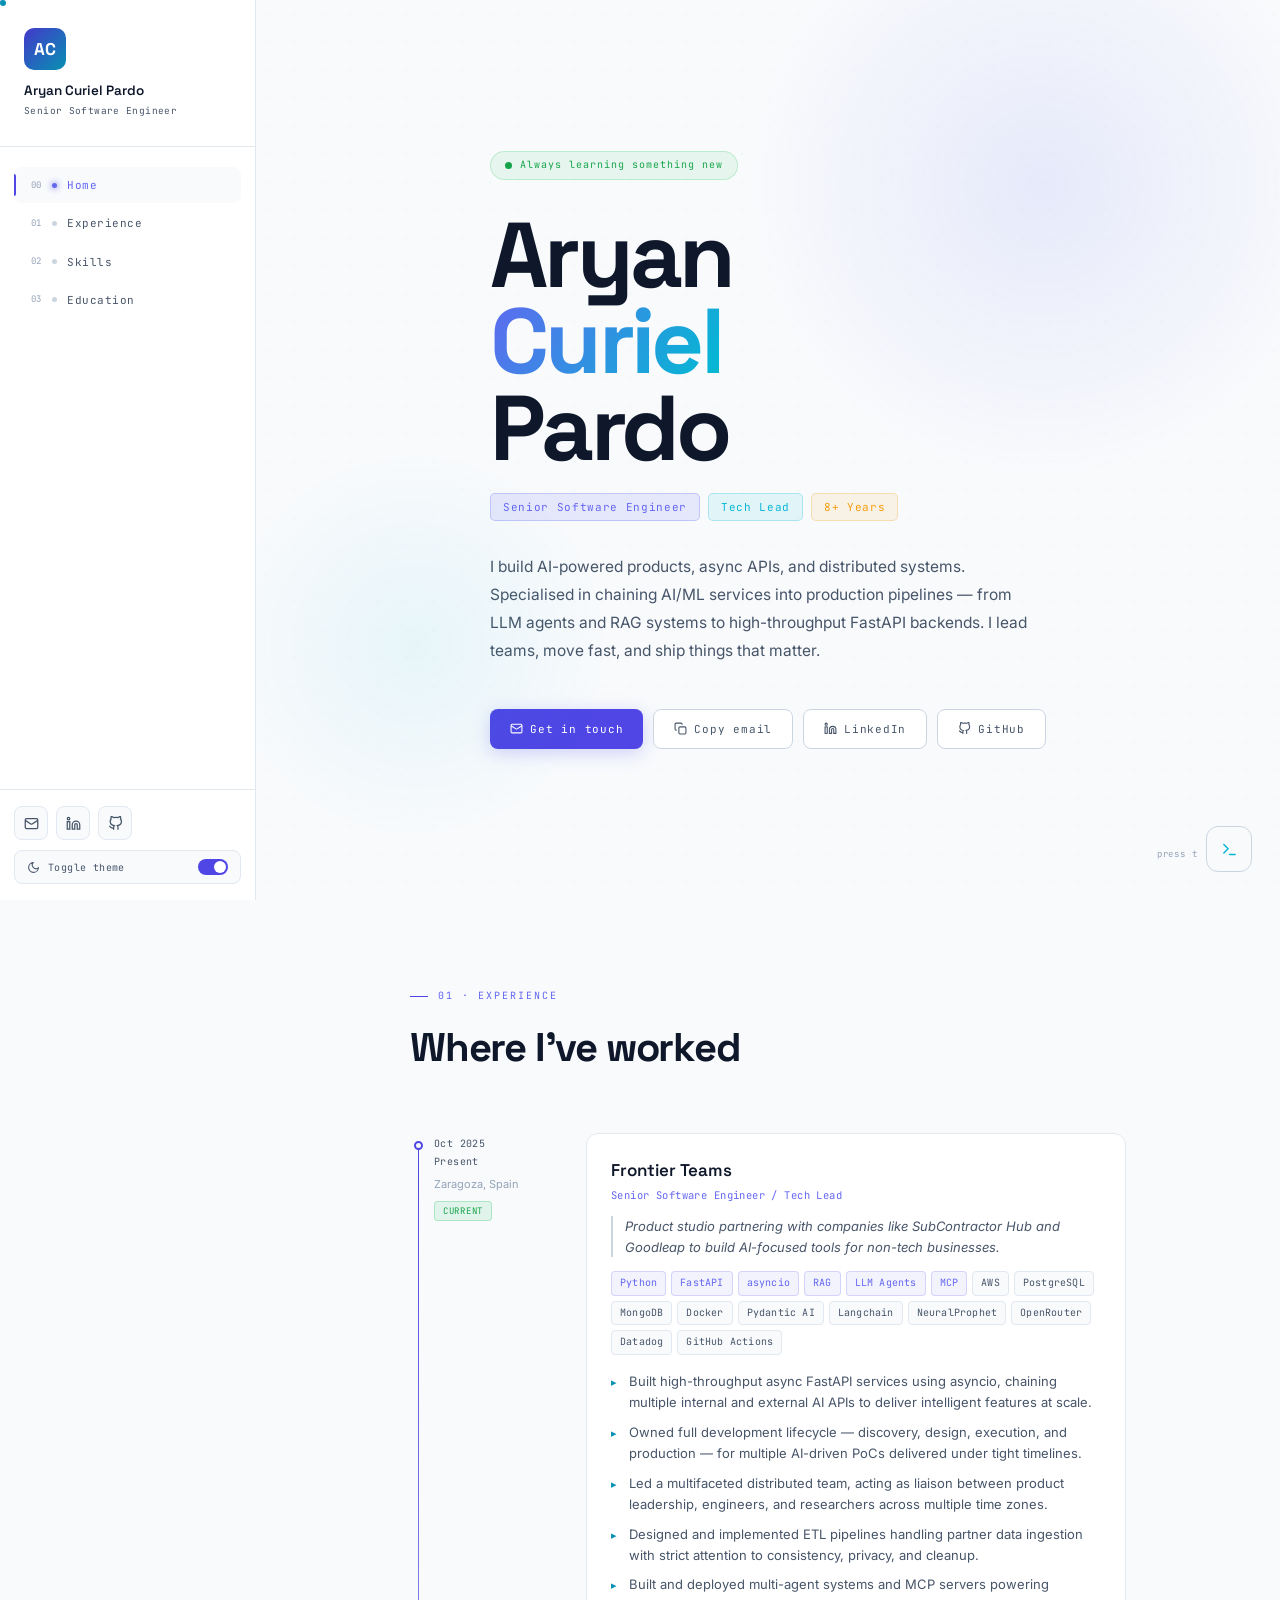
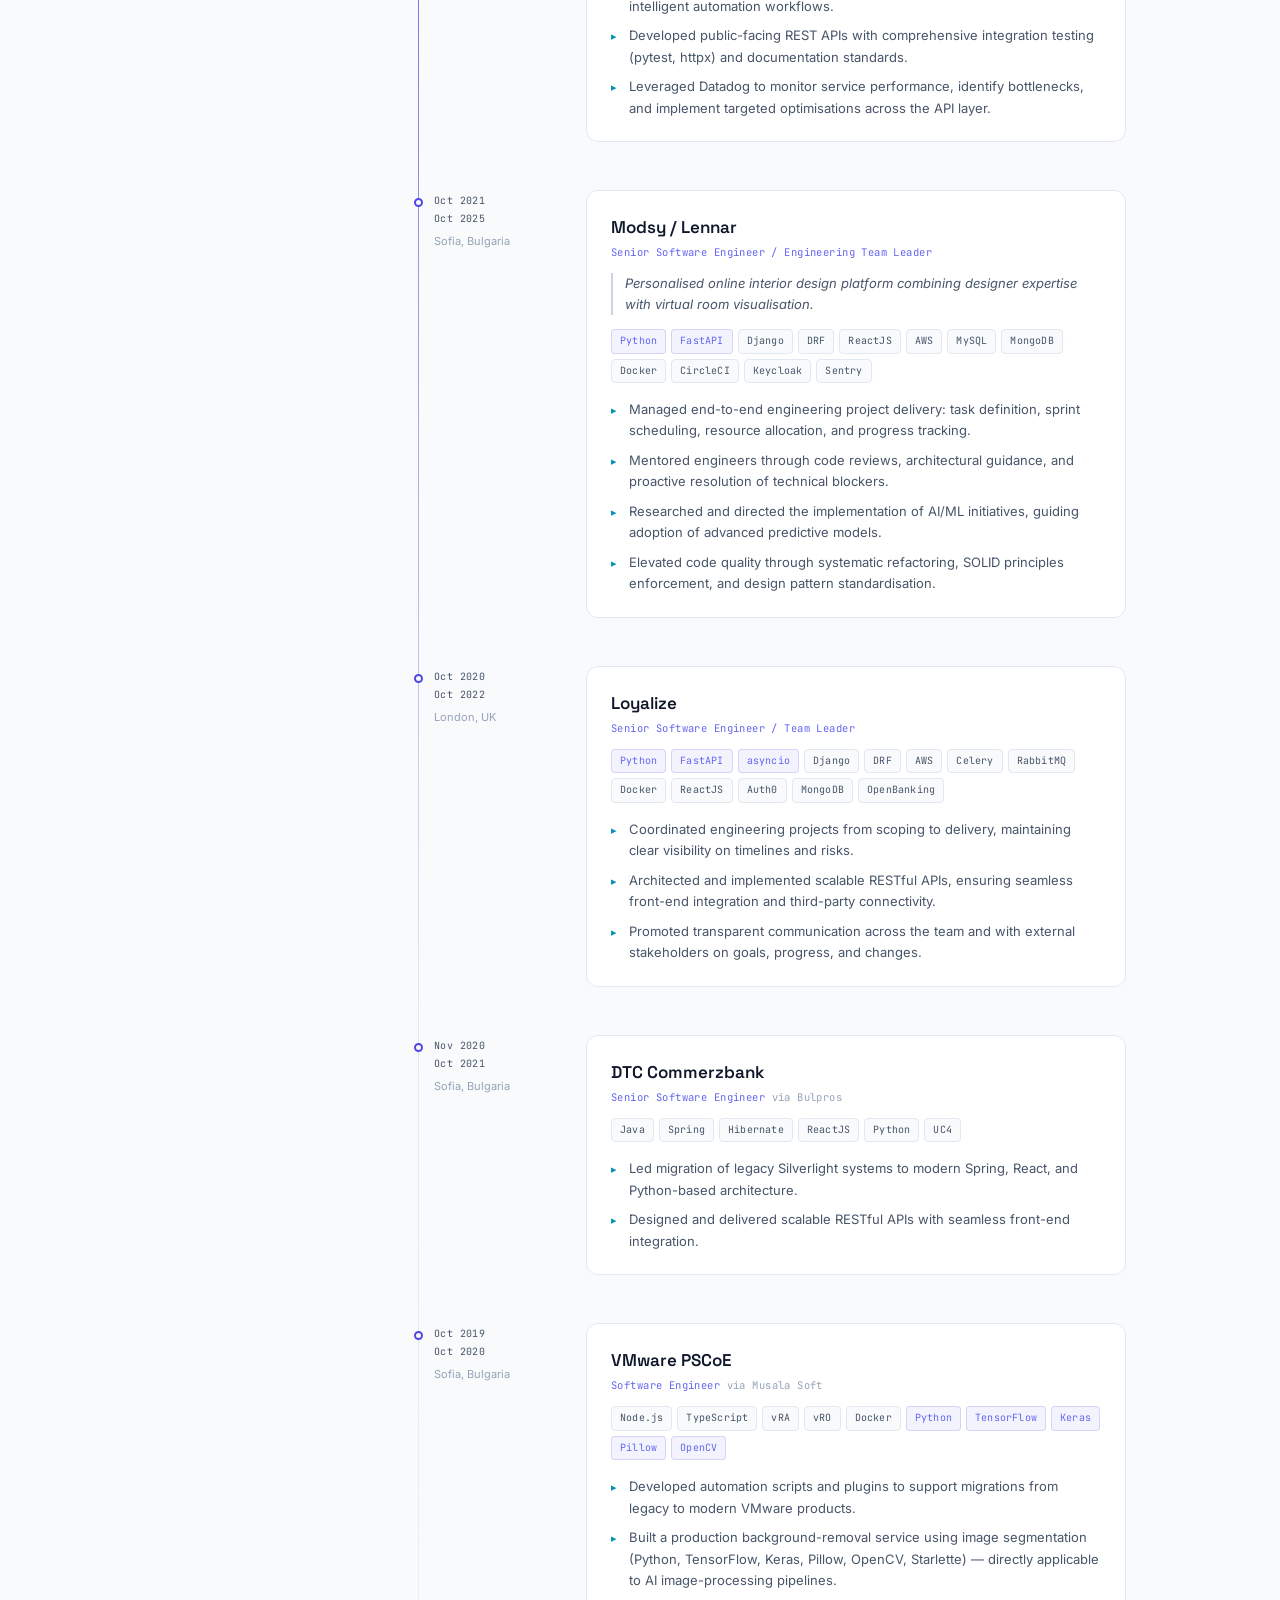
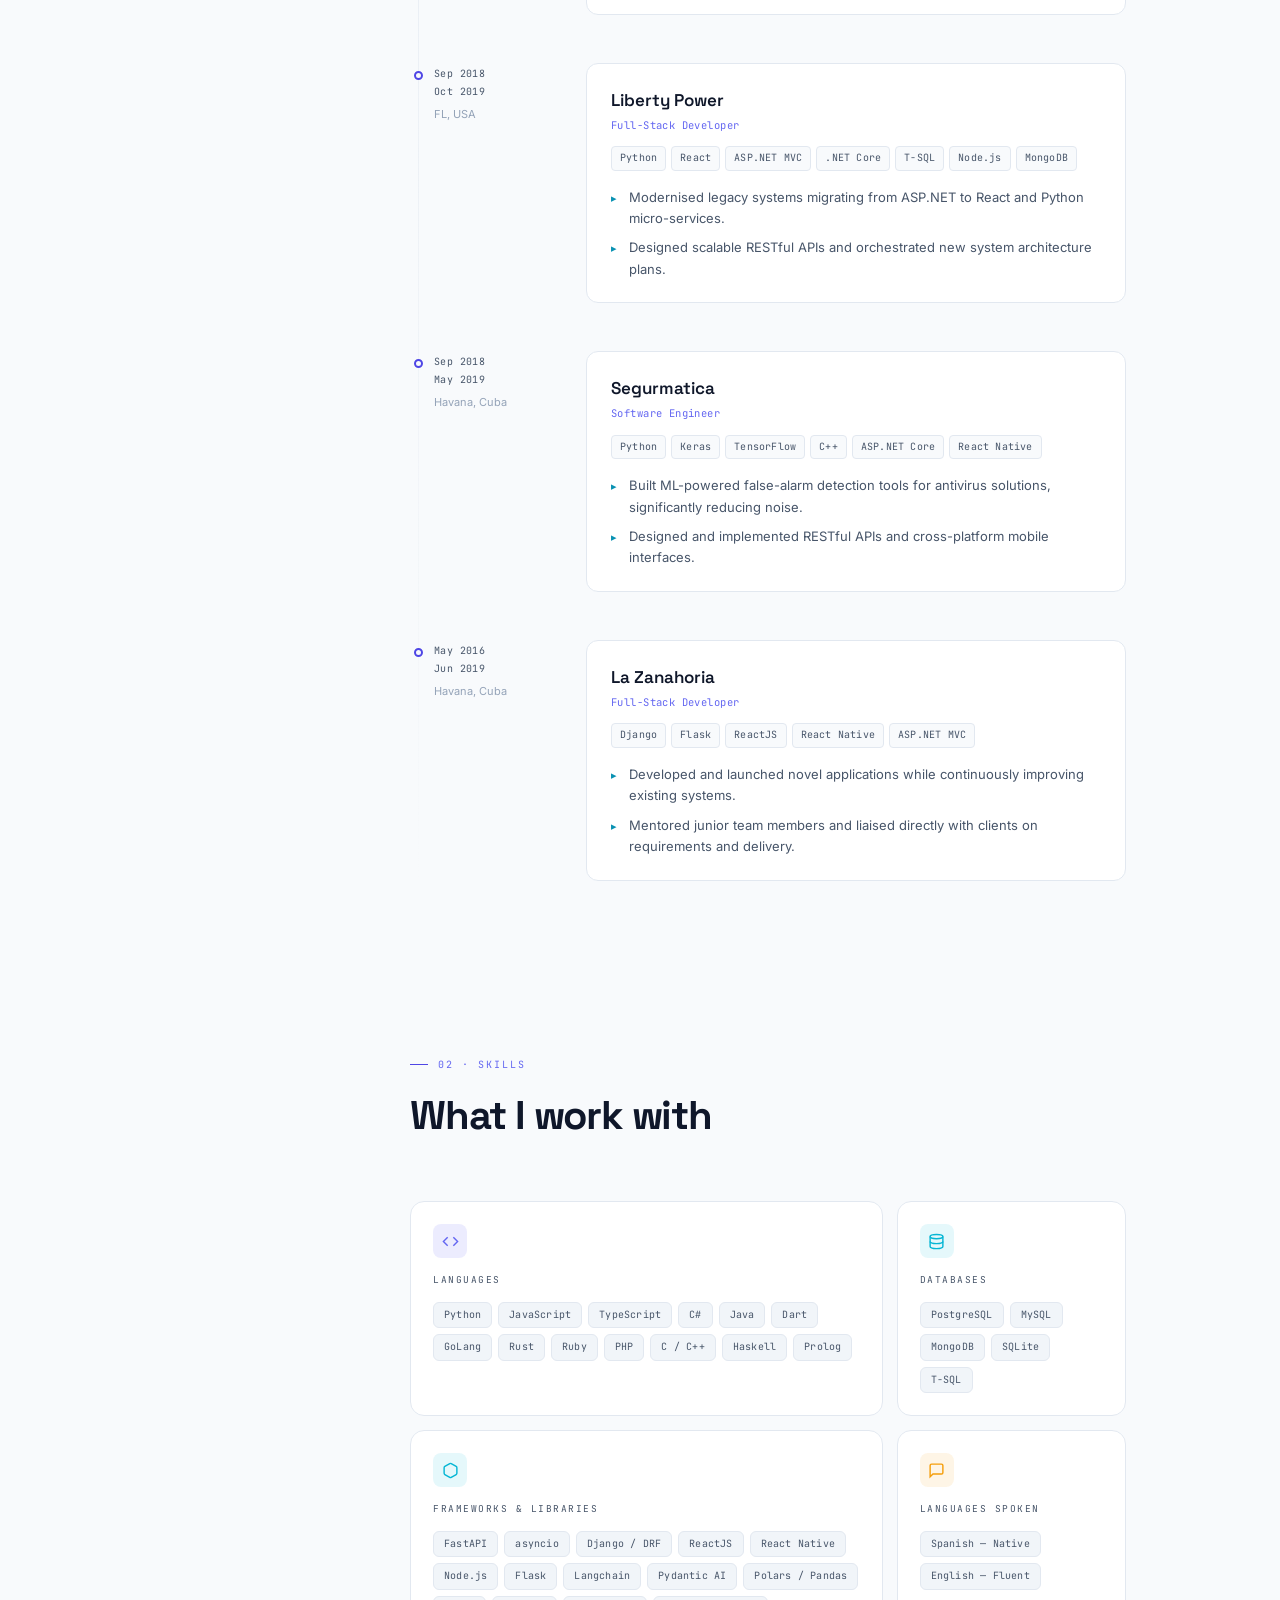
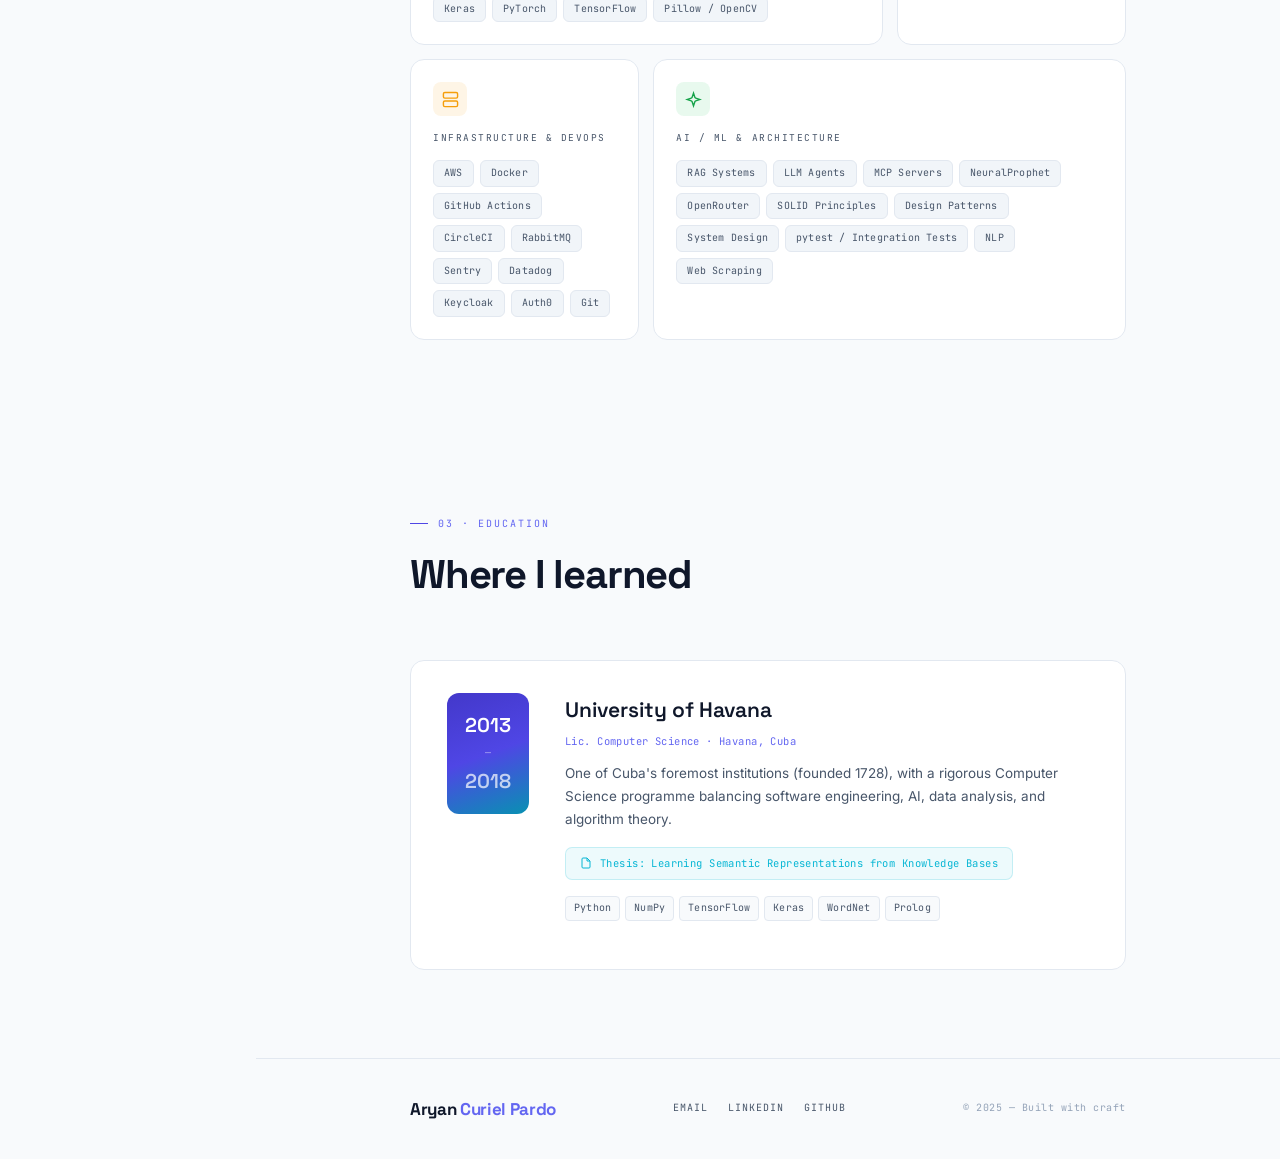
==== commit bdb2fa37: "Minor copy, footer, and cursor tweaks - Status badge: 'Always learning something new' - Footer: full" ====
--- a/index.html
+++ b/index.html
@@ -92,27 +92,26 @@
 
 /* ── CURSOR ── */
 .cursor {
-  width: 8px; height: 8px;
+  width: 6px; height: 6px;
   background: var(--cyan);
   border-radius: 50%;
   position: fixed;
   pointer-events: none;
   z-index: 9999;
+  transition: transform 0.15s ease, background 0.2s;
 }
 .cursor-ring {
-  width: 28px; height: 28px;
-  border: 1.5px solid var(--primary-l);
+  width: 6px; height: 6px;
+  background: var(--primary-l);
   border-radius: 50%;
   position: fixed;
   pointer-events: none;
   z-index: 9998;
-  opacity: 0.6;
-  transition: width 0.2s, height 0.2s, border-color 0.2s, opacity 0.2s;
+  opacity: 0.35;
+  transition: opacity 0.2s;
 }
 .cursor-ring.hover {
-  width: 42px; height: 42px;
-  border-color: var(--cyan);
-  opacity: 0.8;
+  opacity: 0;
 }
 
 /* ── SIDEBAR ── */
@@ -1121,7 +1120,7 @@
 
       <div class="hero-status" aria-label="Availability status">
         <span class="status-dot" aria-hidden="true"></span>
-        Available for opportunities
+        Always learning something new
       </div>
 
       <h1 class="hero-name">
@@ -1465,7 +1464,7 @@
 <footer>
   <div class="container">
     <div class="footer-inner">
-      <div class="footer-name">Aryan <span>Curiel</span></div>
+      <div class="footer-name">Aryan <span>Curiel Pardo</span></div>
       <div class="footer-links">
         <a href="mailto:aryan.curiel@gmail.com">Email</a>
         <a href="https://www.linkedin.com/in/aryan-curiel/" target="_blank" rel="noopener">LinkedIn</a>
@@ -1506,15 +1505,16 @@
 
 document.addEventListener('mousemove', e => {
   mx = e.clientX; my = e.clientY;
-  cursor.style.left = (mx - 4) + 'px';
-  cursor.style.top  = (my - 4) + 'px';
+  cursor.style.left = (mx - 3) + 'px';
+  cursor.style.top  = (my - 3) + 'px';
 }, { passive: true });
 
+// Trailing ghost dot — lags slightly behind the cursor
 (function animRing() {
-  rx += (mx - rx) * 0.1;
-  ry += (my - ry) * 0.1;
-  ring.style.left = (rx - 14) + 'px';
-  ring.style.top  = (ry - 14) + 'px';
+  rx += (mx - rx) * 0.18;
+  ry += (my - ry) * 0.18;
+  ring.style.left = (rx - 3) + 'px';
+  ring.style.top  = (ry - 3) + 'px';
   requestAnimationFrame(animRing);
 })();
 
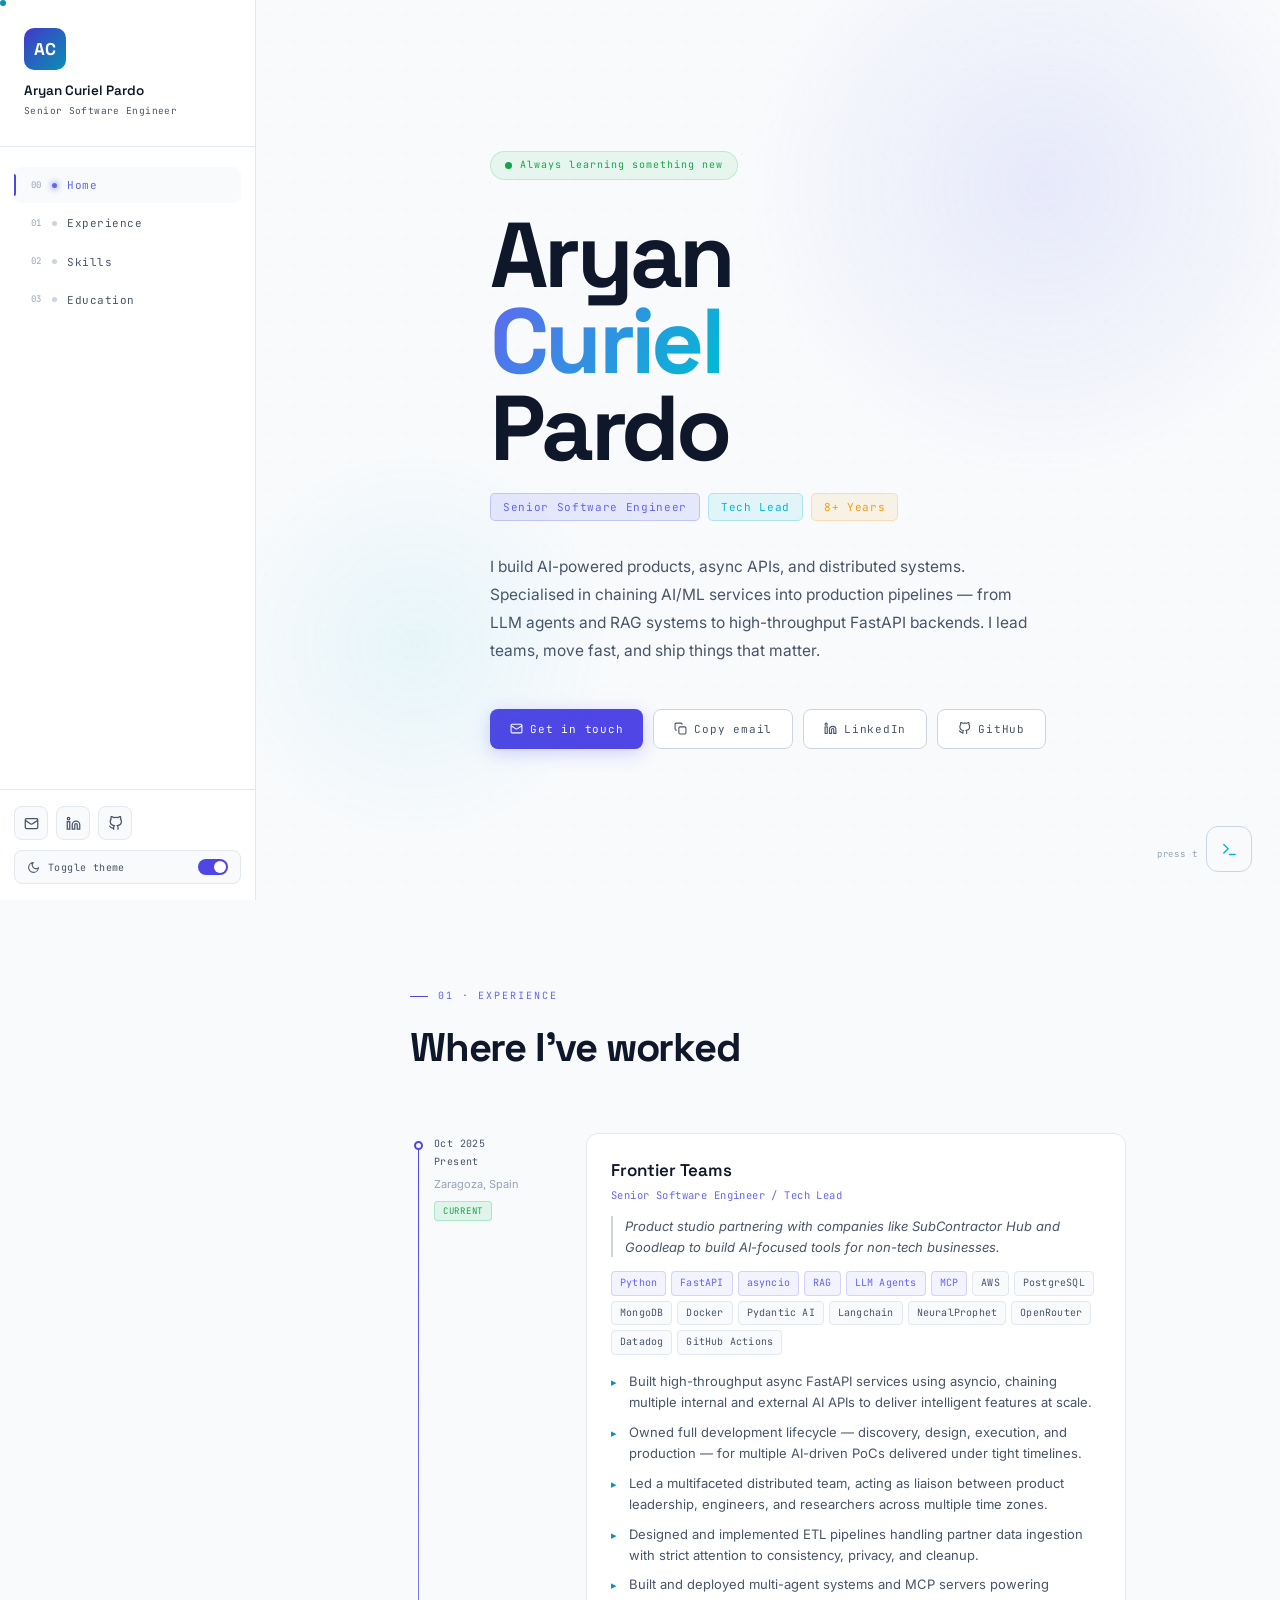
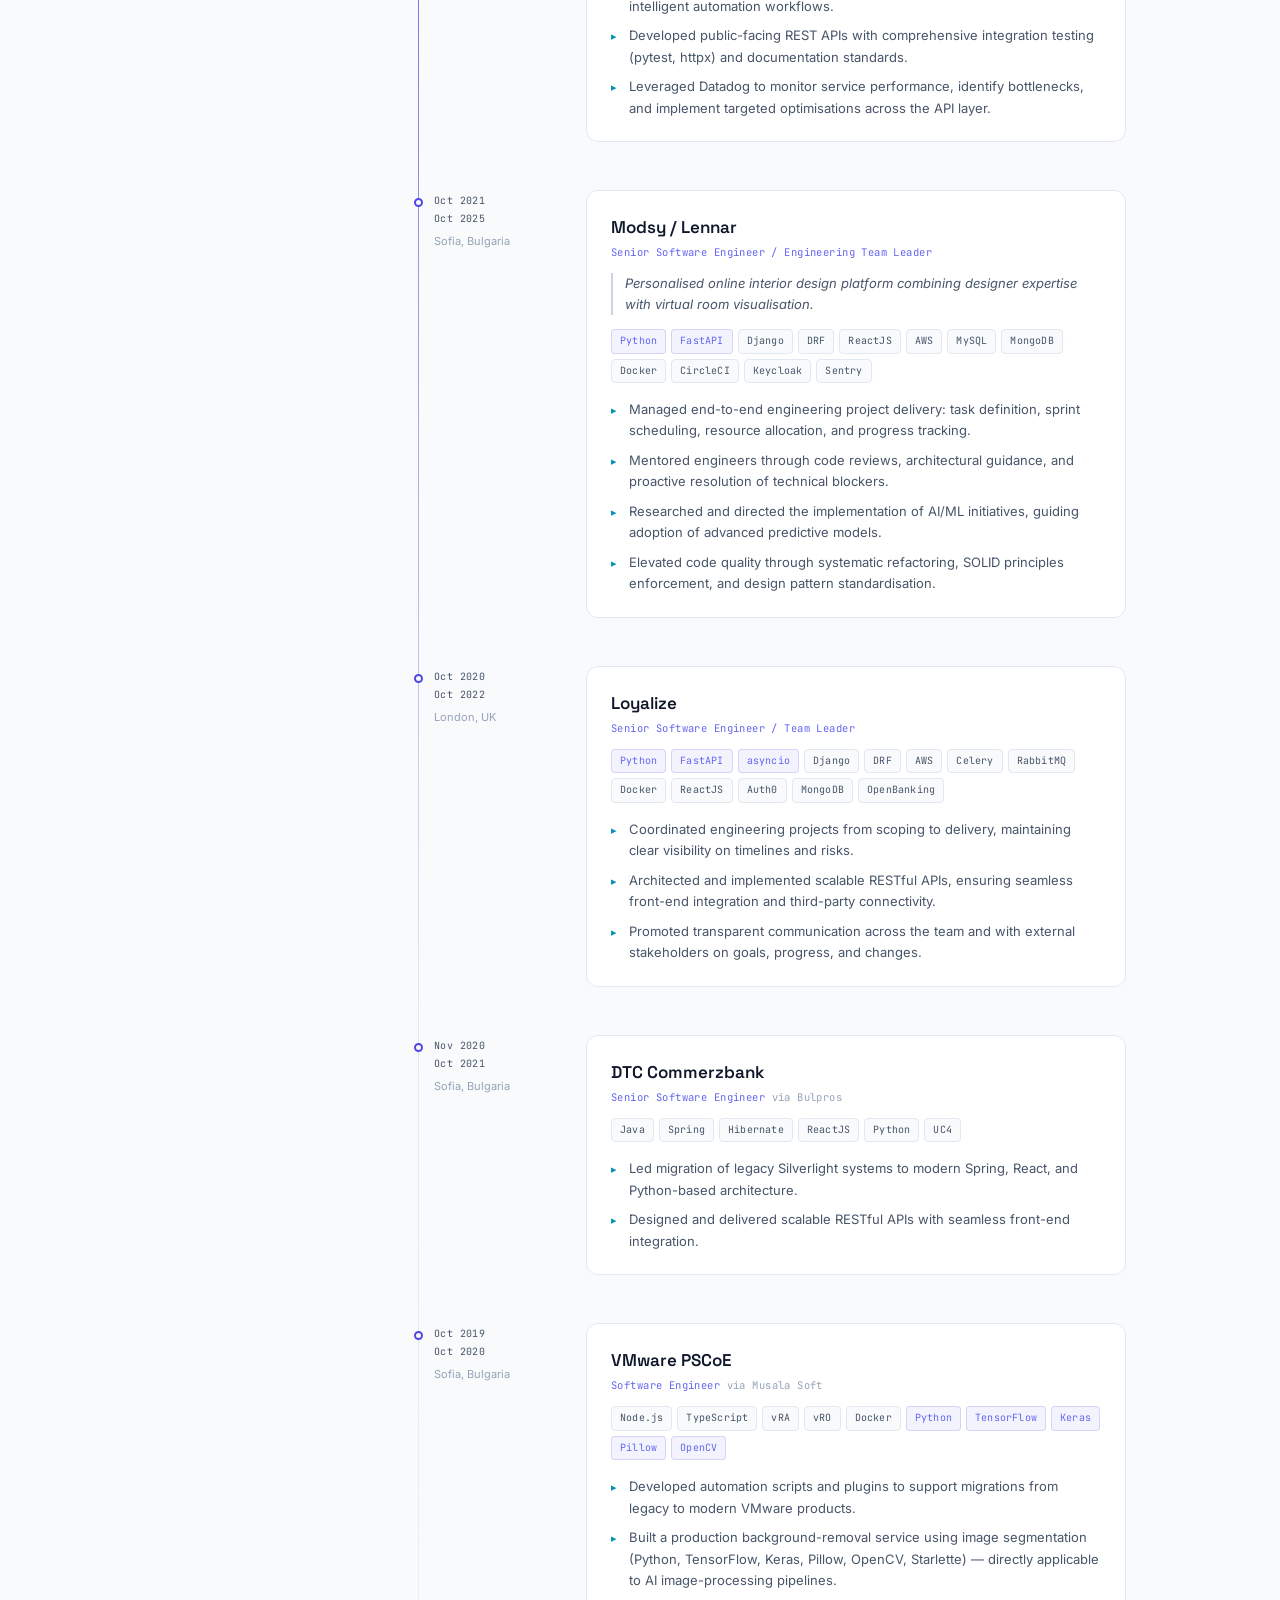
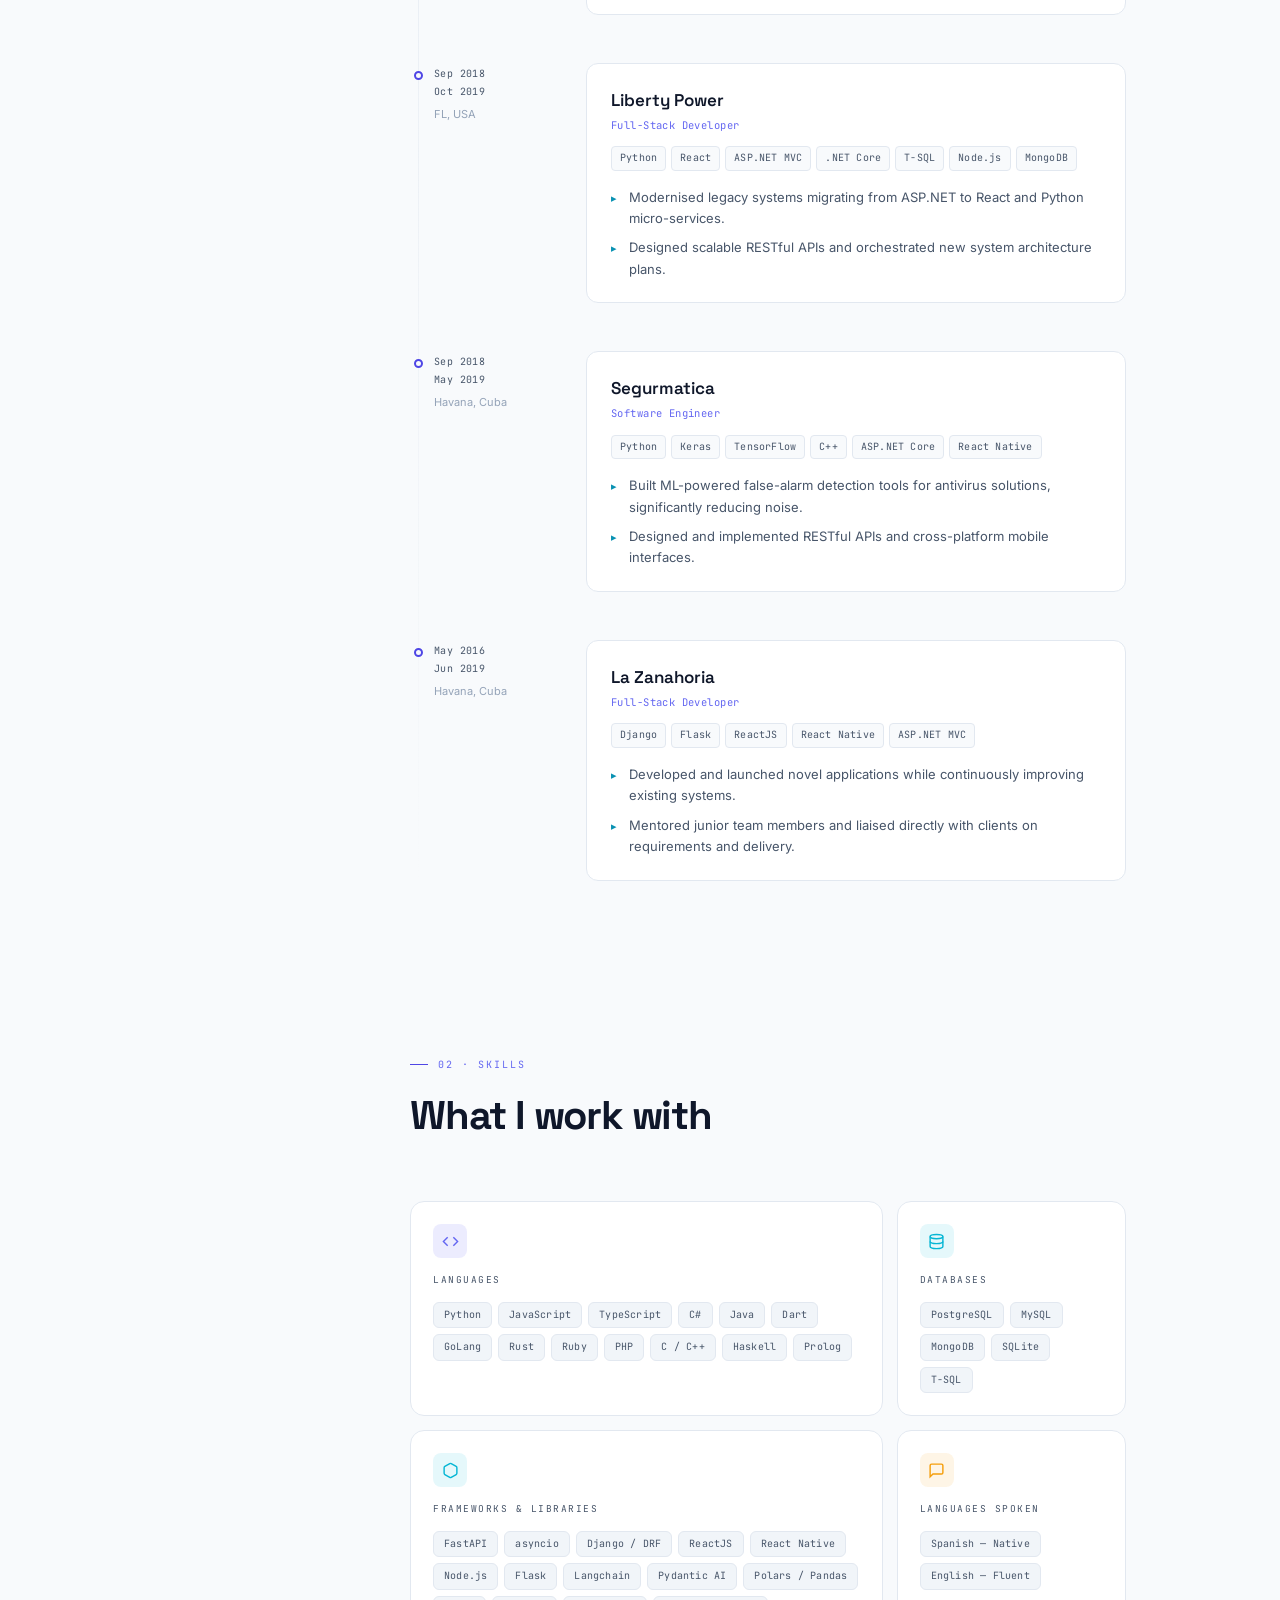
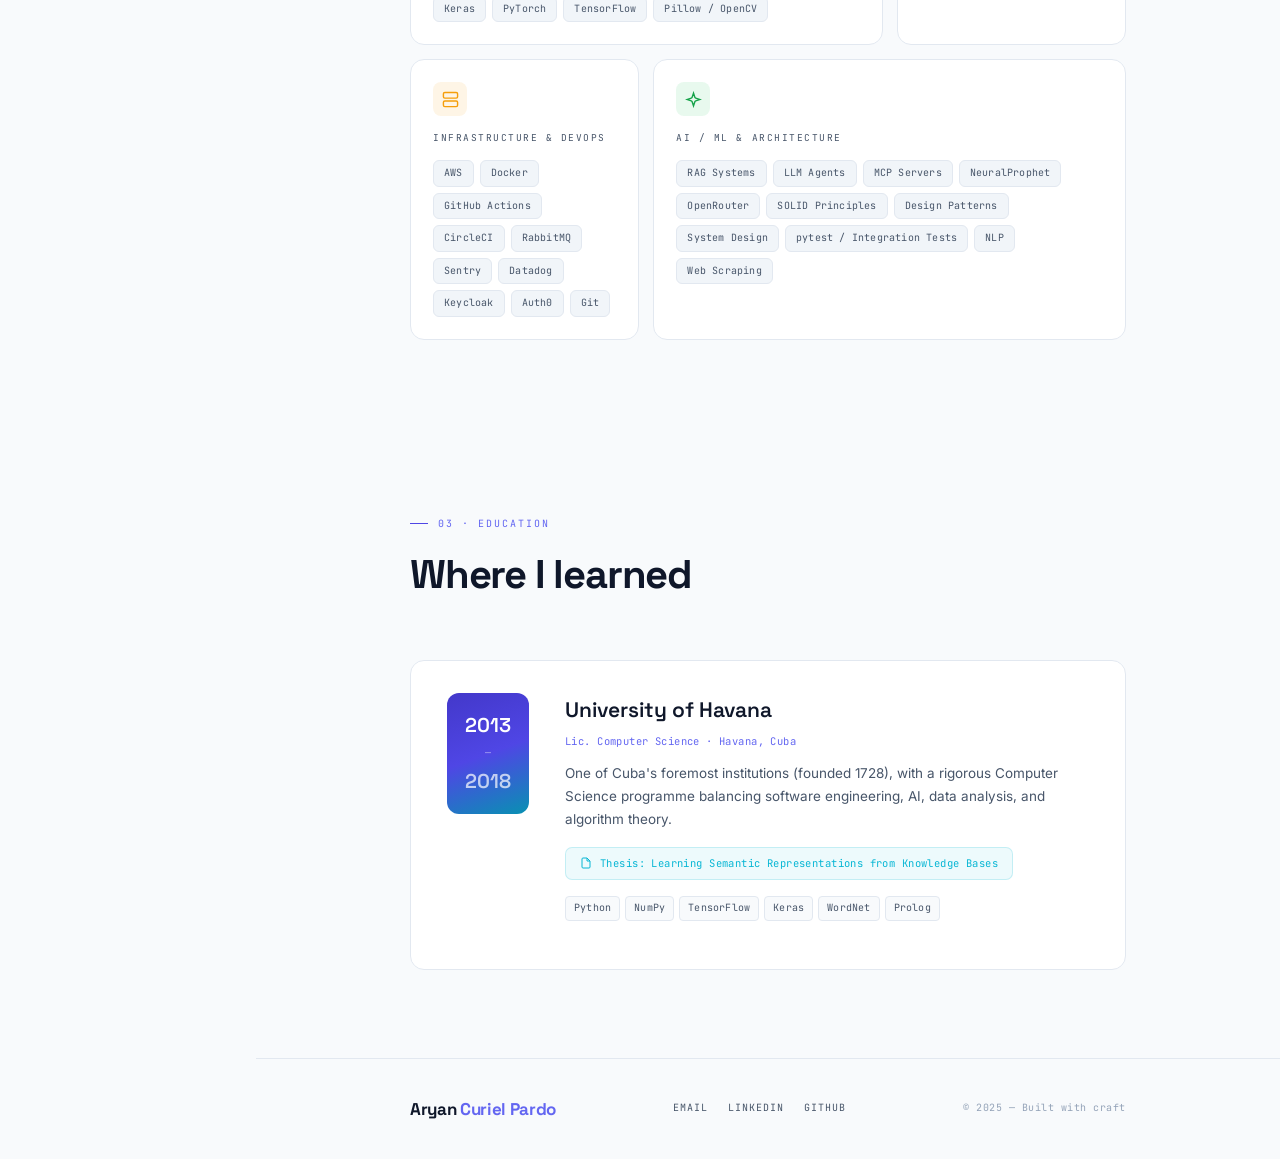
==== commit 5a96e949: "Add CLAUDE.md, remove cursor ring, and minor tweaks Co-Authored-By: Claude Sonnet 4.6 <noreply@anthr" ====
--- a/index.html
+++ b/index.html
@@ -100,19 +100,6 @@
   z-index: 9999;
   transition: transform 0.15s ease, background 0.2s;
 }
-.cursor-ring {
-  width: 6px; height: 6px;
-  background: var(--primary-l);
-  border-radius: 50%;
-  position: fixed;
-  pointer-events: none;
-  z-index: 9998;
-  opacity: 0.35;
-  transition: opacity 0.2s;
-}
-.cursor-ring.hover {
-  opacity: 0;
-}
 
 /* ── SIDEBAR ── */
 .sidebar {
@@ -999,7 +986,6 @@
 
 <!-- Custom Cursor -->
 <div class="cursor" id="cursor"></div>
-<div class="cursor-ring" id="cursorRing"></div>
 
 <!-- Toast -->
 <div class="toast" id="toast" role="status" aria-live="polite">
@@ -1500,28 +1486,13 @@
 
 // ── CUSTOM CURSOR ──
 const cursor = document.getElementById('cursor');
-const ring   = document.getElementById('cursorRing');
-let mx = 0, my = 0, rx = 0, ry = 0;
+let mx = 0, my = 0;
 
 document.addEventListener('mousemove', e => {
   mx = e.clientX; my = e.clientY;
   cursor.style.left = (mx - 3) + 'px';
   cursor.style.top  = (my - 3) + 'px';
 }, { passive: true });
-
-// Trailing ghost dot — lags slightly behind the cursor
-(function animRing() {
-  rx += (mx - rx) * 0.18;
-  ry += (my - ry) * 0.18;
-  ring.style.left = (rx - 3) + 'px';
-  ring.style.top  = (ry - 3) + 'px';
-  requestAnimationFrame(animRing);
-})();
-
-document.querySelectorAll('a, button, .tag, .skill-pill, .job-body, .bento-card, .edu-card').forEach(el => {
-  el.addEventListener('mouseenter', () => ring.classList.add('hover'));
-  el.addEventListener('mouseleave', () => ring.classList.remove('hover'));
-});
 
 // ── COPY EMAIL ──
 function copyEmail() {
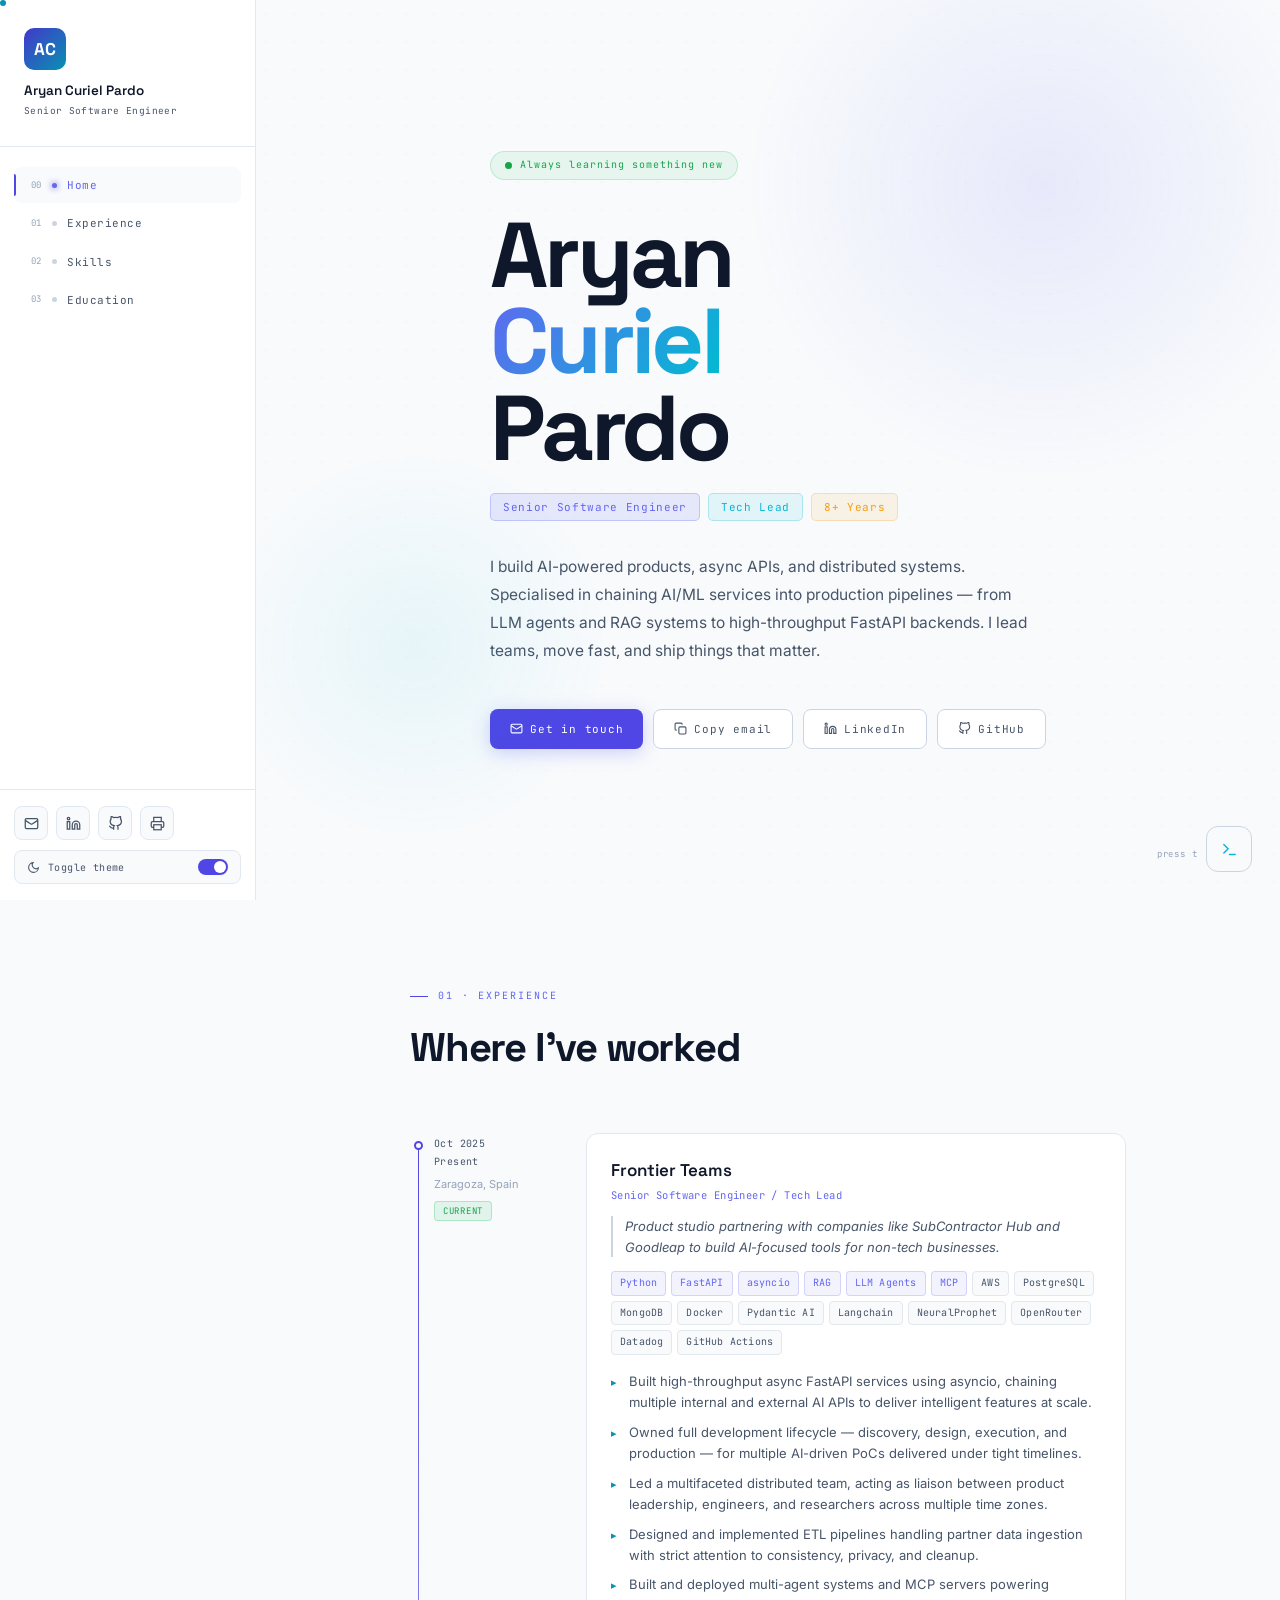
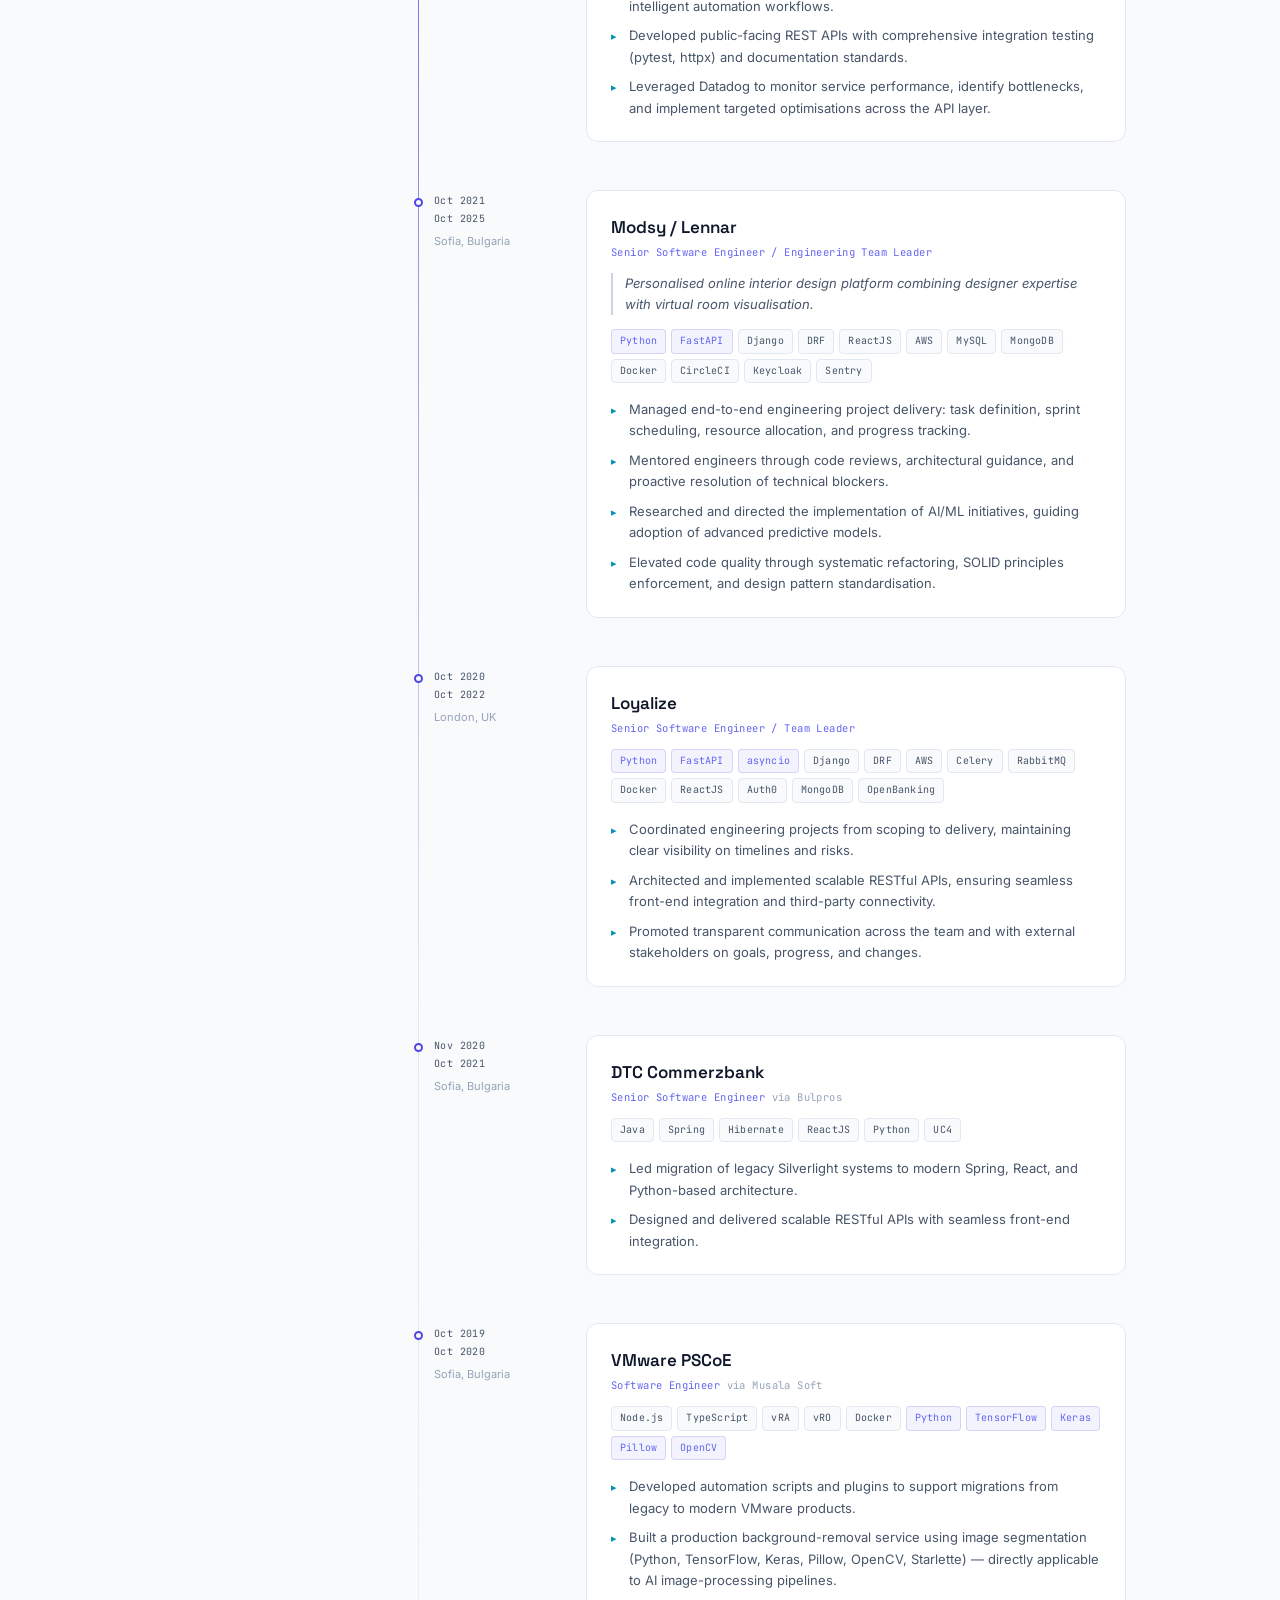
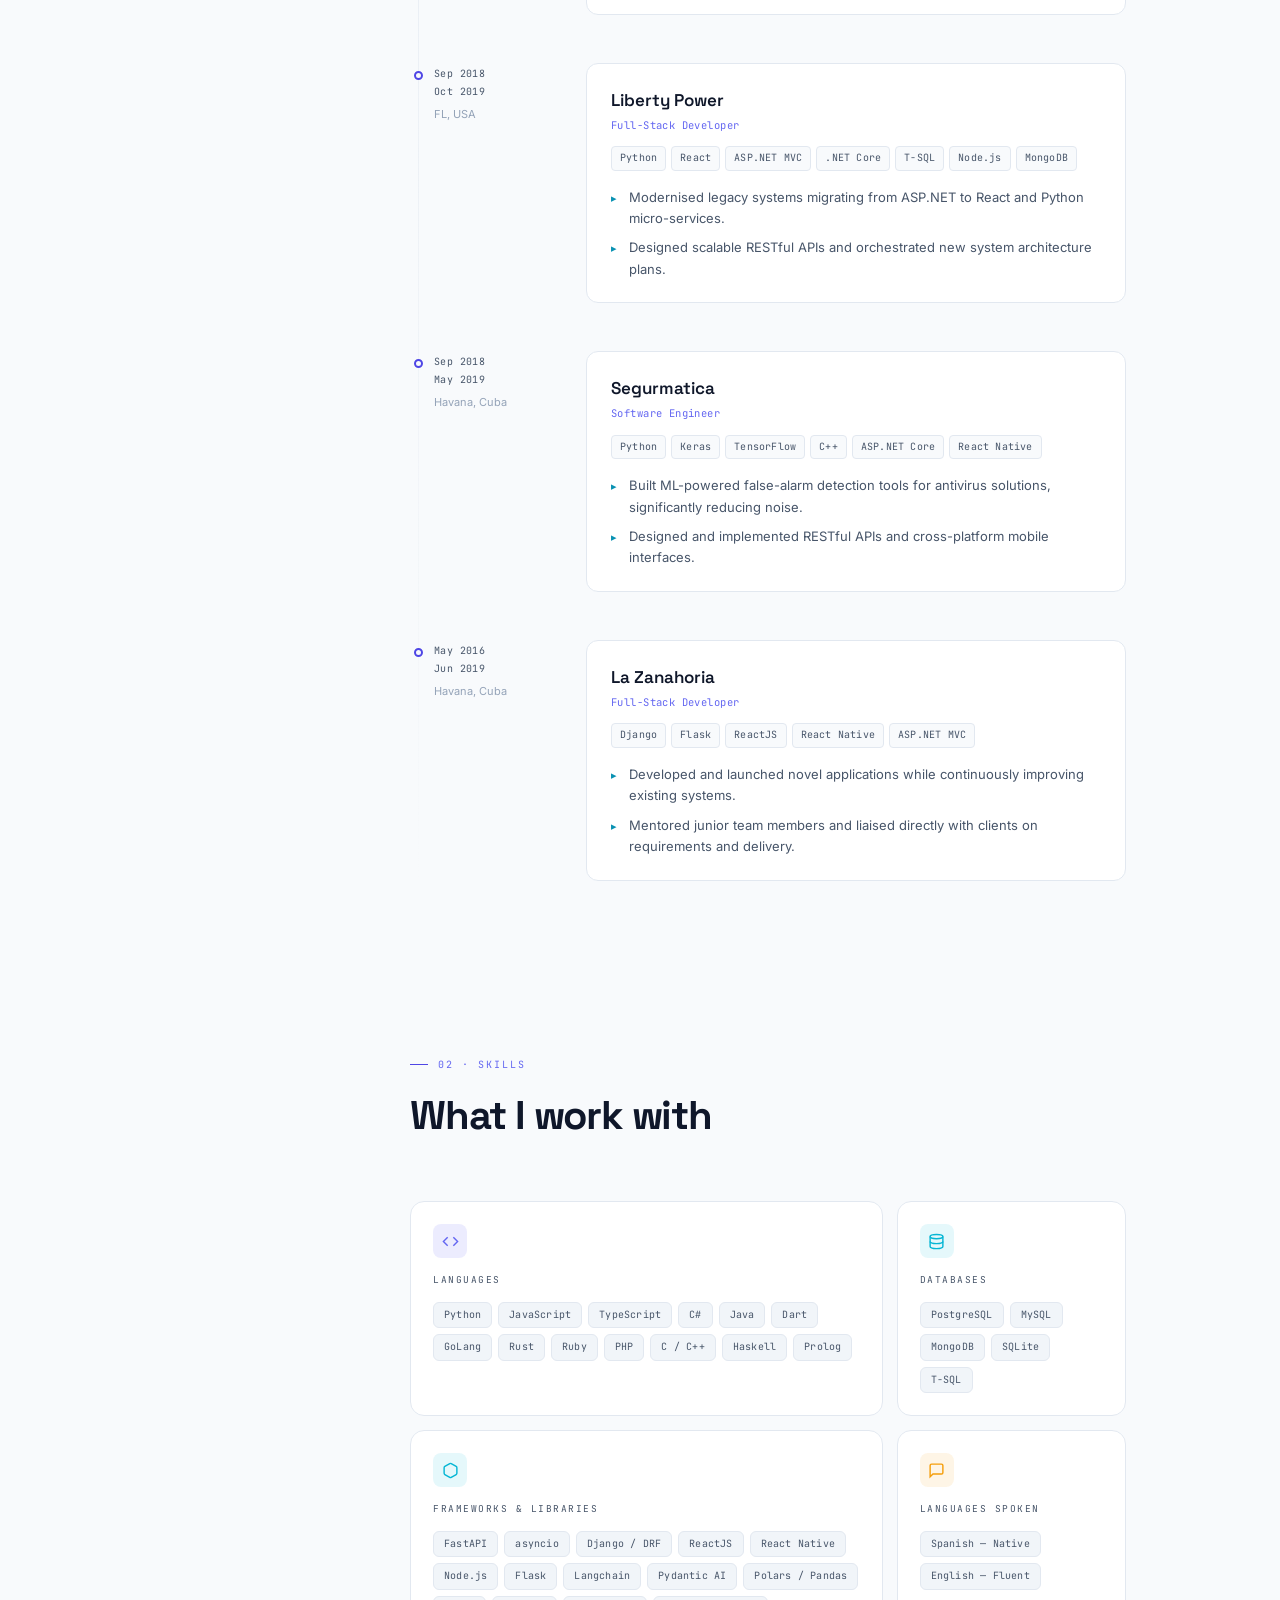
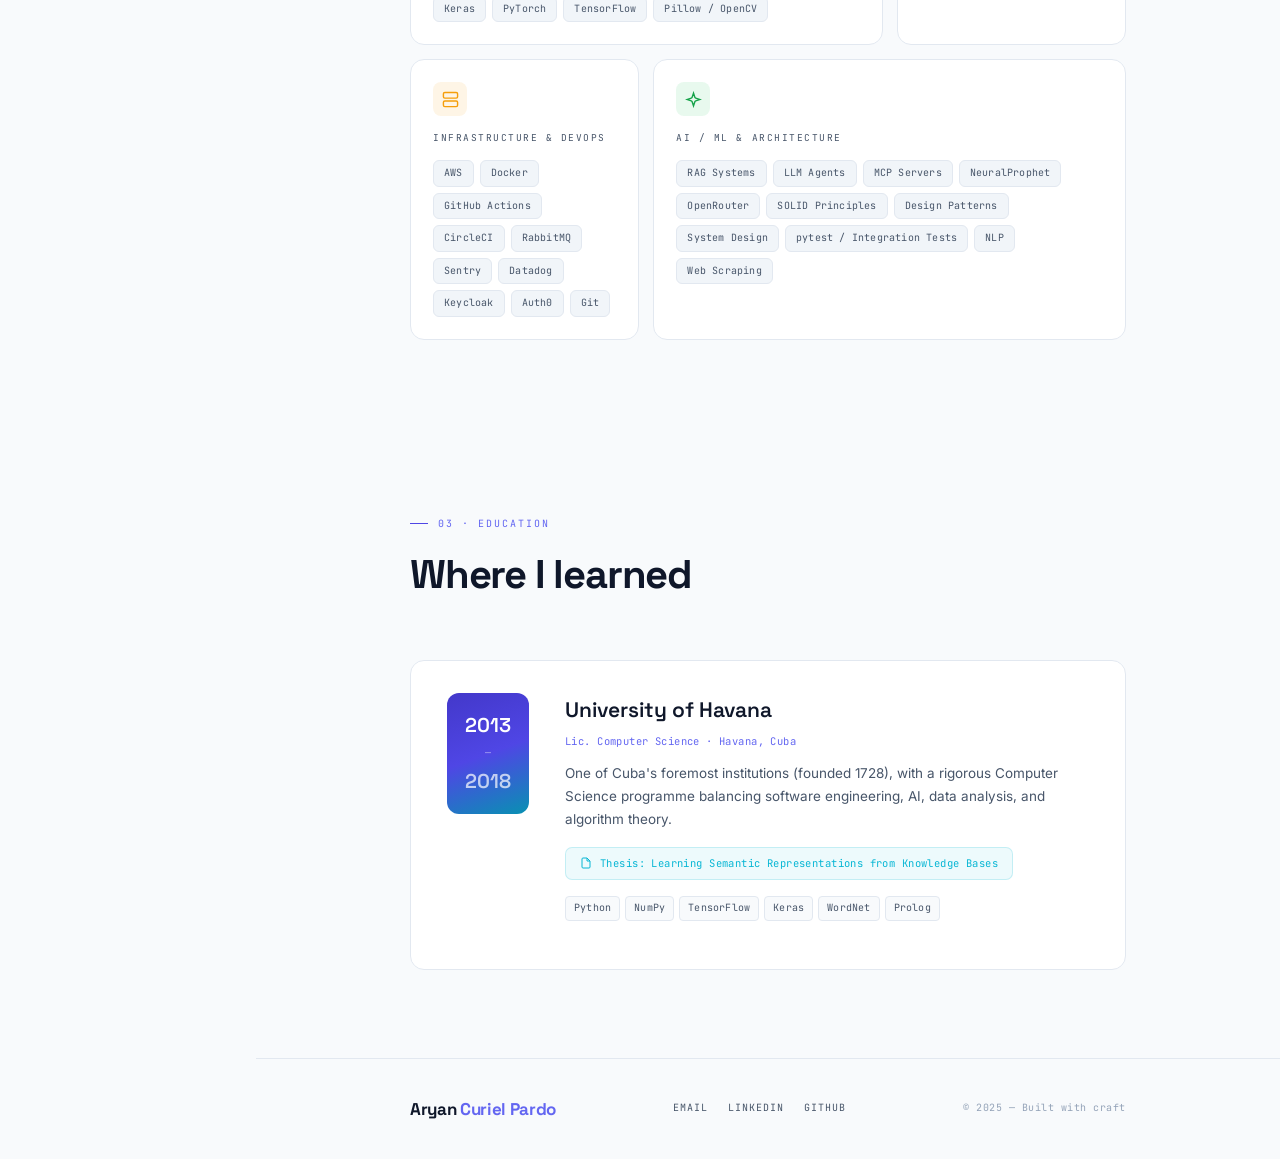
==== commit 43cc9048: "Introduced new ascii version" ====
--- a/index.html
+++ b/index.html
@@ -977,6 +977,195 @@
 @media (prefers-reduced-motion: reduce) {
   *, *::before, *::after { animation-duration: 0.01ms !important; transition-duration: 0.01ms !important; }
 }
+
+/* ── PRINT CONTACT BAR (screen: hidden) ── */
+.print-contact-bar { display: none; }
+
+/* ── PRINT / PDF ── */
+@media print {
+  @page { size: A4; margin: 14mm 18mm 14mm 18mm; }
+
+  *, *::before, *::after {
+    animation: none !important;
+    transition: none !important;
+    box-shadow: none !important;
+    -webkit-print-color-adjust: exact;
+    print-color-adjust: exact;
+  }
+
+  /* Force light variables regardless of saved theme */
+  :root, html[data-theme="dark"], html[data-theme="light"] {
+    --bg:        #ffffff;
+    --bg2:       #f8fafc;
+    --surface:   #ffffff;
+    --surface2:  #f1f5f9;
+    --border:    #e2e8f0;
+    --border2:   #cbd5e1;
+    --text:      #0f172a;
+    --muted:     #475569;
+    --faint:     #94a3b8;
+    --primary:   #4f46e5;
+    --primary-l: #6366f1;
+    --primary-d: #4338ca;
+    --cyan:      #0891b2;
+    --cyan-l:    #06b6d4;
+    --amber:     #d97706;
+    --amber-l:   #f59e0b;
+    --green:     #16a34a;
+    --dot-opacity: 0;
+  }
+
+  /* Hide all UI chrome */
+  .sidebar,
+  .mobile-header,
+  .mobile-menu,
+  #progress-bar,
+  .cursor,
+  .terminal,
+  .terminal-toggle,
+  .terminal-hint,
+  .toast,
+  body::before,
+  .hero-status,
+  .hero-links,
+  #hero::before,
+  #hero::after { display: none !important; }
+
+  /* Base */
+  body {
+    background: #fff;
+    color: #0f172a;
+    font-size: 10pt;
+    line-height: 1.5;
+    overflow: visible;
+  }
+  .main { margin-left: 0 !important; }
+  .container { max-width: 100%; padding: 0; }
+  .reveal { opacity: 1 !important; transform: none !important; }
+
+  /* Hero — resume header */
+  #hero {
+    min-height: unset;
+    padding: 0 0 12pt;
+    display: block;
+  }
+  .hero-name {
+    font-size: 26pt;
+    line-height: 1.05;
+    letter-spacing: -0.03em;
+    margin-bottom: 7pt;
+  }
+  .hero-name .gradient-text {
+    -webkit-text-fill-color: #4f46e5;
+    background: none;
+  }
+  .hero-roles { margin-bottom: 7pt; gap: 5px; }
+  .role-tag { font-size: 7.5pt; padding: 2px 8px; }
+  .role-tag.violet { background: rgba(99,102,241,0.08); border-color: rgba(99,102,241,0.2); color: #4f46e5; }
+  .role-tag.cyan   { background: rgba(6,182,212,0.07);  border-color: rgba(6,182,212,0.18);  color: #0891b2; }
+  .role-tag.amber  { background: rgba(245,158,11,0.07); border-color: rgba(245,158,11,0.2);  color: #d97706; }
+  .hero-desc { font-size: 9pt; color: #475569; line-height: 1.65; margin-bottom: 10pt; max-width: 100%; }
+
+  /* Print contact bar */
+  .print-contact-bar {
+    display: flex !important;
+    flex-wrap: wrap;
+    gap: 0;
+    margin-top: 6pt;
+    padding-top: 8pt;
+    border-top: 1px solid #e2e8f0;
+    font-family: 'JetBrains Mono', monospace;
+    font-size: 8pt;
+    color: #475569;
+    letter-spacing: 0.02em;
+  }
+  .print-contact-bar a {
+    color: #4f46e5;
+    text-decoration: none;
+  }
+  .print-contact-sep {
+    color: #cbd5e1;
+    margin: 0 10pt;
+  }
+
+  /* Sections */
+  section { padding: 12pt 0; }
+  .section-header { margin-bottom: 10pt; page-break-after: avoid; break-after: avoid; }
+  .section-label { font-size: 7.5pt; letter-spacing: 0.18em; color: #4f46e5; }
+  .section-label::before { background: #4f46e5; width: 14px; }
+  .section-title { font-size: 14pt; }
+
+  /* Timeline */
+  .timeline::before { display: none; }
+  .job {
+    grid-template-columns: 90pt 1fr;
+    gap: 0 14pt;
+    padding-bottom: 10pt;
+    page-break-inside: avoid;
+    break-inside: avoid;
+  }
+  .job-connector { display: none; }
+  .job-meta { padding-left: 0; padding-top: 0; }
+  .job-period { font-size: 8pt; }
+  .job-location { font-size: 8pt; }
+  .job-badge { font-size: 7pt; }
+  .job-body {
+    background: transparent;
+    border: 1px solid #e2e8f0;
+    border-radius: 4pt;
+    padding: 8pt 10pt;
+  }
+  .job-company { font-size: 11pt; margin-bottom: 1pt; }
+  .job-role { font-size: 8pt; margin-bottom: 6pt; color: #4f46e5; }
+  .job-context { font-size: 8pt; margin-bottom: 7pt; border-left: 2px solid #e2e8f0; padding-left: 10px; }
+  .job-stack { gap: 3px; margin-bottom: 6pt; }
+  .tag { font-size: 7pt; padding: 1px 6px; background: #f1f5f9; border-color: #e2e8f0; color: #475569; }
+  .tag.hi { background: rgba(99,102,241,0.06); border-color: rgba(99,102,241,0.18); color: #4f46e5; }
+  .job-bullets { gap: 4pt; }
+  .job-bullets li { font-size: 8.5pt; color: #334155; }
+  .job-bullets li::before { color: #6366f1; }
+
+  /* Skills bento */
+  .bento-grid { grid-template-columns: repeat(2, 1fr); gap: 7pt; }
+  .bento-card {
+    background: transparent;
+    border: 1px solid #e2e8f0;
+    border-radius: 4pt;
+    padding: 8pt 10pt;
+    page-break-inside: avoid;
+    break-inside: avoid;
+  }
+  .bento-card.wide { grid-column: span 2; }
+  .bento-icon { display: none; }
+  .bento-title { font-size: 7pt; margin-bottom: 7pt; color: #475569; }
+  .skill-pills { gap: 3px; }
+  .skill-pill { font-size: 7.5pt; padding: 2px 7px; background: #f1f5f9; border-color: #e2e8f0; color: #475569; }
+
+  /* Education */
+  .edu-card {
+    background: transparent;
+    border: 1px solid #e2e8f0;
+    border-radius: 4pt;
+    padding: 10pt 12pt;
+    gap: 20pt;
+    page-break-inside: avoid;
+    break-inside: avoid;
+  }
+  .edu-year-badge { background: linear-gradient(160deg, #4338ca, #4f46e5, #0891b2); border-radius: 5pt; padding: 8pt 10pt; min-width: 54pt; }
+  .edu-year-badge .y { font-size: 13pt; }
+  .edu-year-badge .sep { font-size: 7.5pt; }
+  .edu-school { font-size: 13pt; }
+  .edu-degree { font-size: 8pt; color: #4f46e5; }
+  .edu-desc { font-size: 8.5pt; }
+  .thesis-link { font-size: 8pt; }
+
+  /* Footer */
+  footer { border-top: 1px solid #e2e8f0; padding: 8pt 0; }
+  .footer-name { font-size: 10pt; }
+  .footer-name span { color: #4f46e5; }
+  .footer-links a { font-size: 7.5pt; color: #475569; }
+  .footer-copy { font-size: 7pt; color: #94a3b8; }
+}
 </style>
 </head>
 <body>
@@ -1035,6 +1224,9 @@
       <a href="https://github.com/aryan-curiel" target="_blank" rel="noopener" class="social-btn" title="GitHub" aria-label="GitHub profile">
         <svg width="15" height="15" viewBox="0 0 24 24" fill="none" stroke="currentColor" stroke-width="2"><path d="M9 19c-5 1.5-5-2.5-7-3m14 6v-3.87a3.37 3.37 0 0 0-.94-2.61c3.14-.35 6.44-1.54 6.44-7A5.44 5.44 0 0 0 20 4.77 5.07 5.07 0 0 0 19.91 1S18.73.65 16 2.48a13.38 13.38 0 0 0-7 0C6.27.65 5.09 1 5.09 1A5.07 5.07 0 0 0 5 4.77a5.44 5.44 0 0 0-1.5 3.78c0 5.42 3.3 6.61 6.44 7A3.37 3.37 0 0 0 9 18.13V22"/></svg>
       </a>
+      <button class="social-btn" onclick="window.print()" title="Save as PDF" aria-label="Print or save as PDF">
+        <svg width="15" height="15" viewBox="0 0 24 24" fill="none" stroke="currentColor" stroke-width="2"><polyline points="6 9 6 2 18 2 18 9"/><path d="M6 18H4a2 2 0 0 1-2-2v-5a2 2 0 0 1 2-2h16a2 2 0 0 1 2 2v5a2 2 0 0 1-2 2h-2"/><rect x="6" y="14" width="12" height="8"/></svg>
+      </button>
     </div>
     <button class="theme-toggle" id="themeToggle" aria-label="Toggle light/dark theme">
       <svg width="13" height="13" viewBox="0 0 24 24" fill="none" stroke="currentColor" stroke-width="2" aria-hidden="true"><path d="M21 12.79A9 9 0 1 1 11.21 3 7 7 0 0 0 21 12.79z"/></svg>
@@ -1048,6 +1240,9 @@
 <header class="mobile-header" role="banner">
   <span class="mobile-logo">AC<span style="color:var(--primary-l)">.</span></span>
   <div style="display:flex;gap:8px;align-items:center">
+    <button class="mob-btn" onclick="window.print()" aria-label="Save as PDF">
+      <svg width="14" height="14" viewBox="0 0 24 24" fill="none" stroke="currentColor" stroke-width="2"><polyline points="6 9 6 2 18 2 18 9"/><path d="M6 18H4a2 2 0 0 1-2-2v-5a2 2 0 0 1 2-2h16a2 2 0 0 1 2 2v5a2 2 0 0 1-2 2h-2"/><rect x="6" y="14" width="12" height="8"/></svg>
+    </button>
     <button class="mob-btn" id="mobTheme" aria-label="Toggle theme">
       <svg width="14" height="14" viewBox="0 0 24 24" fill="none" stroke="currentColor" stroke-width="2"><path d="M21 12.79A9 9 0 1 1 11.21 3 7 7 0 0 0 21 12.79z"/></svg>
     </button>
@@ -1127,6 +1322,16 @@
         from LLM agents and RAG systems to high-throughput FastAPI backends.
         I lead teams, move fast, and ship things that matter.
       </p>
+
+      <div class="print-contact-bar" aria-hidden="true">
+        <a href="mailto:aryan.curiel@gmail.com">aryan.curiel@gmail.com</a>
+        <span class="print-contact-sep">·</span>
+        <a href="https://linkedin.com/in/aryan-curiel">linkedin.com/in/aryan-curiel</a>
+        <span class="print-contact-sep">·</span>
+        <a href="https://github.com/aryan-curiel">github.com/aryan-curiel</a>
+        <span class="print-contact-sep">·</span>
+        <span>Zaragoza, Spain</span>
+      </div>
 
       <div class="hero-links">
         <a href="mailto:aryan.curiel@gmail.com" class="btn btn-primary">
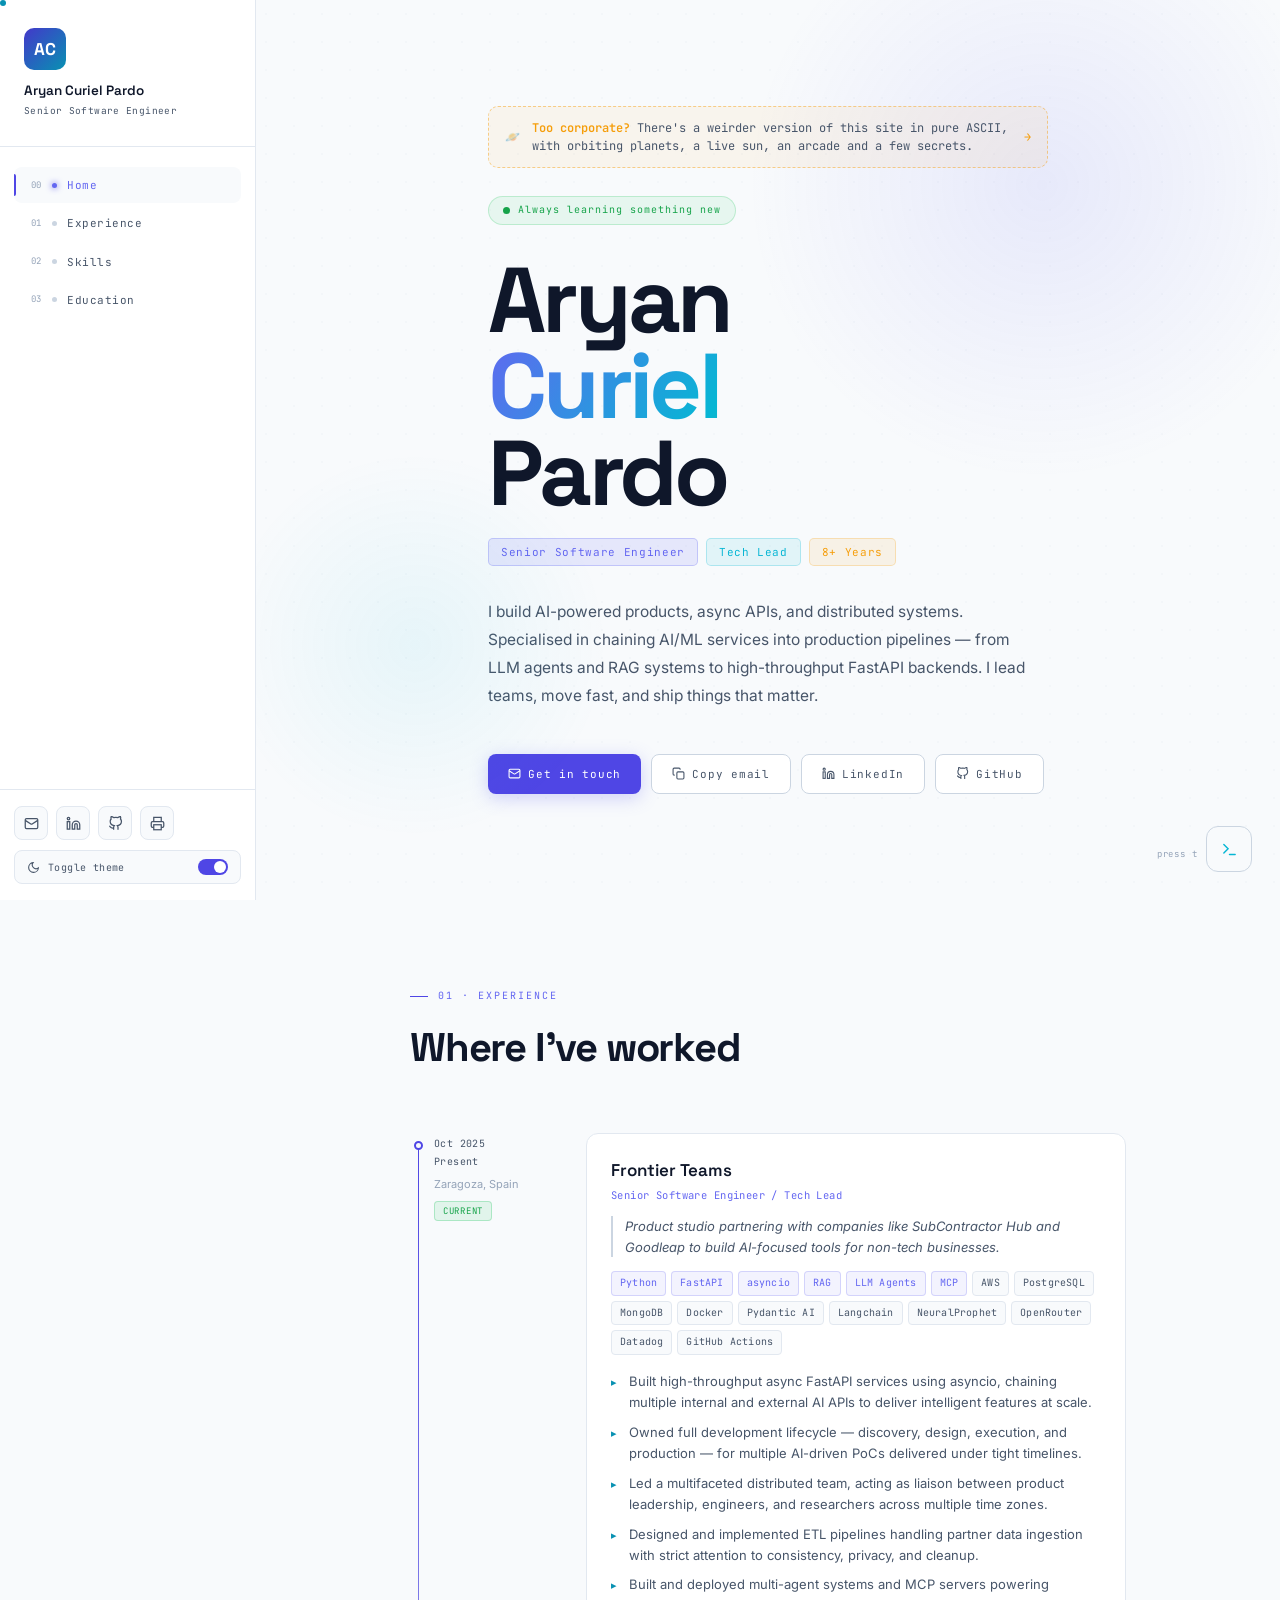
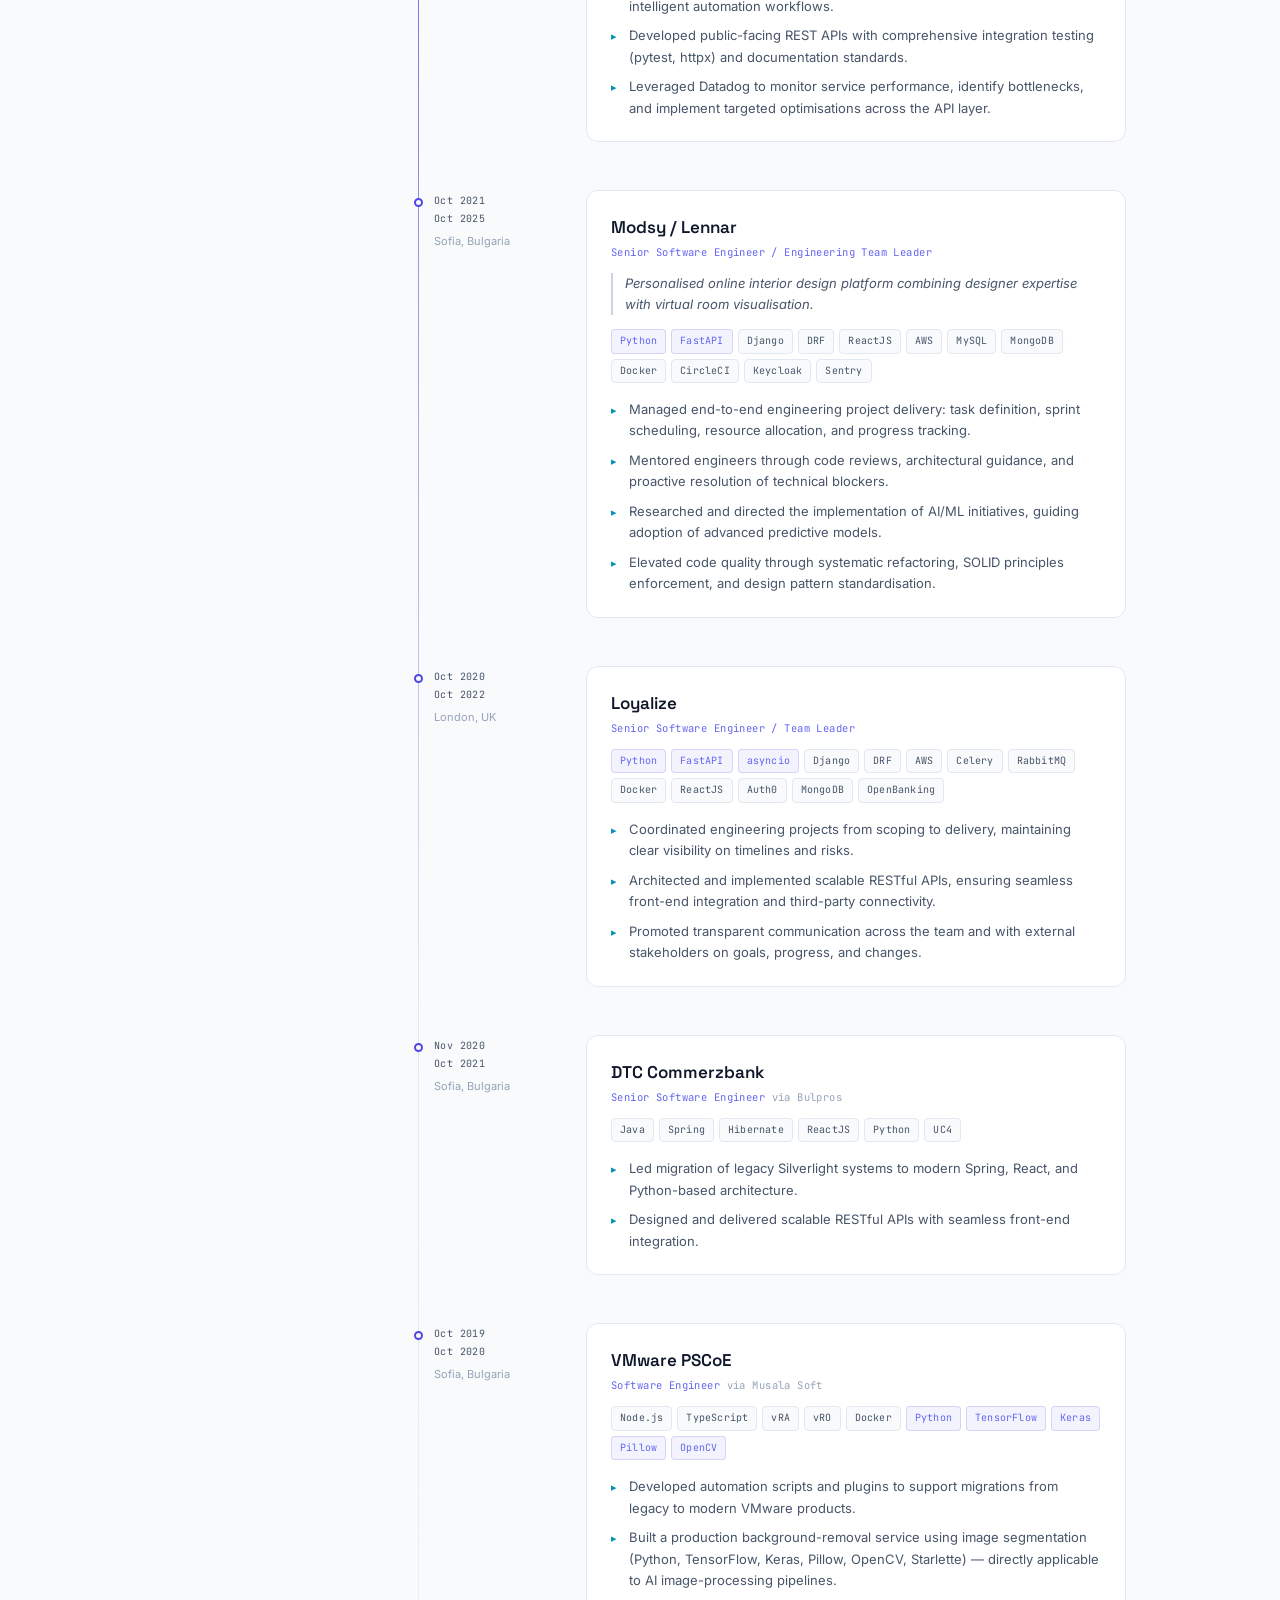
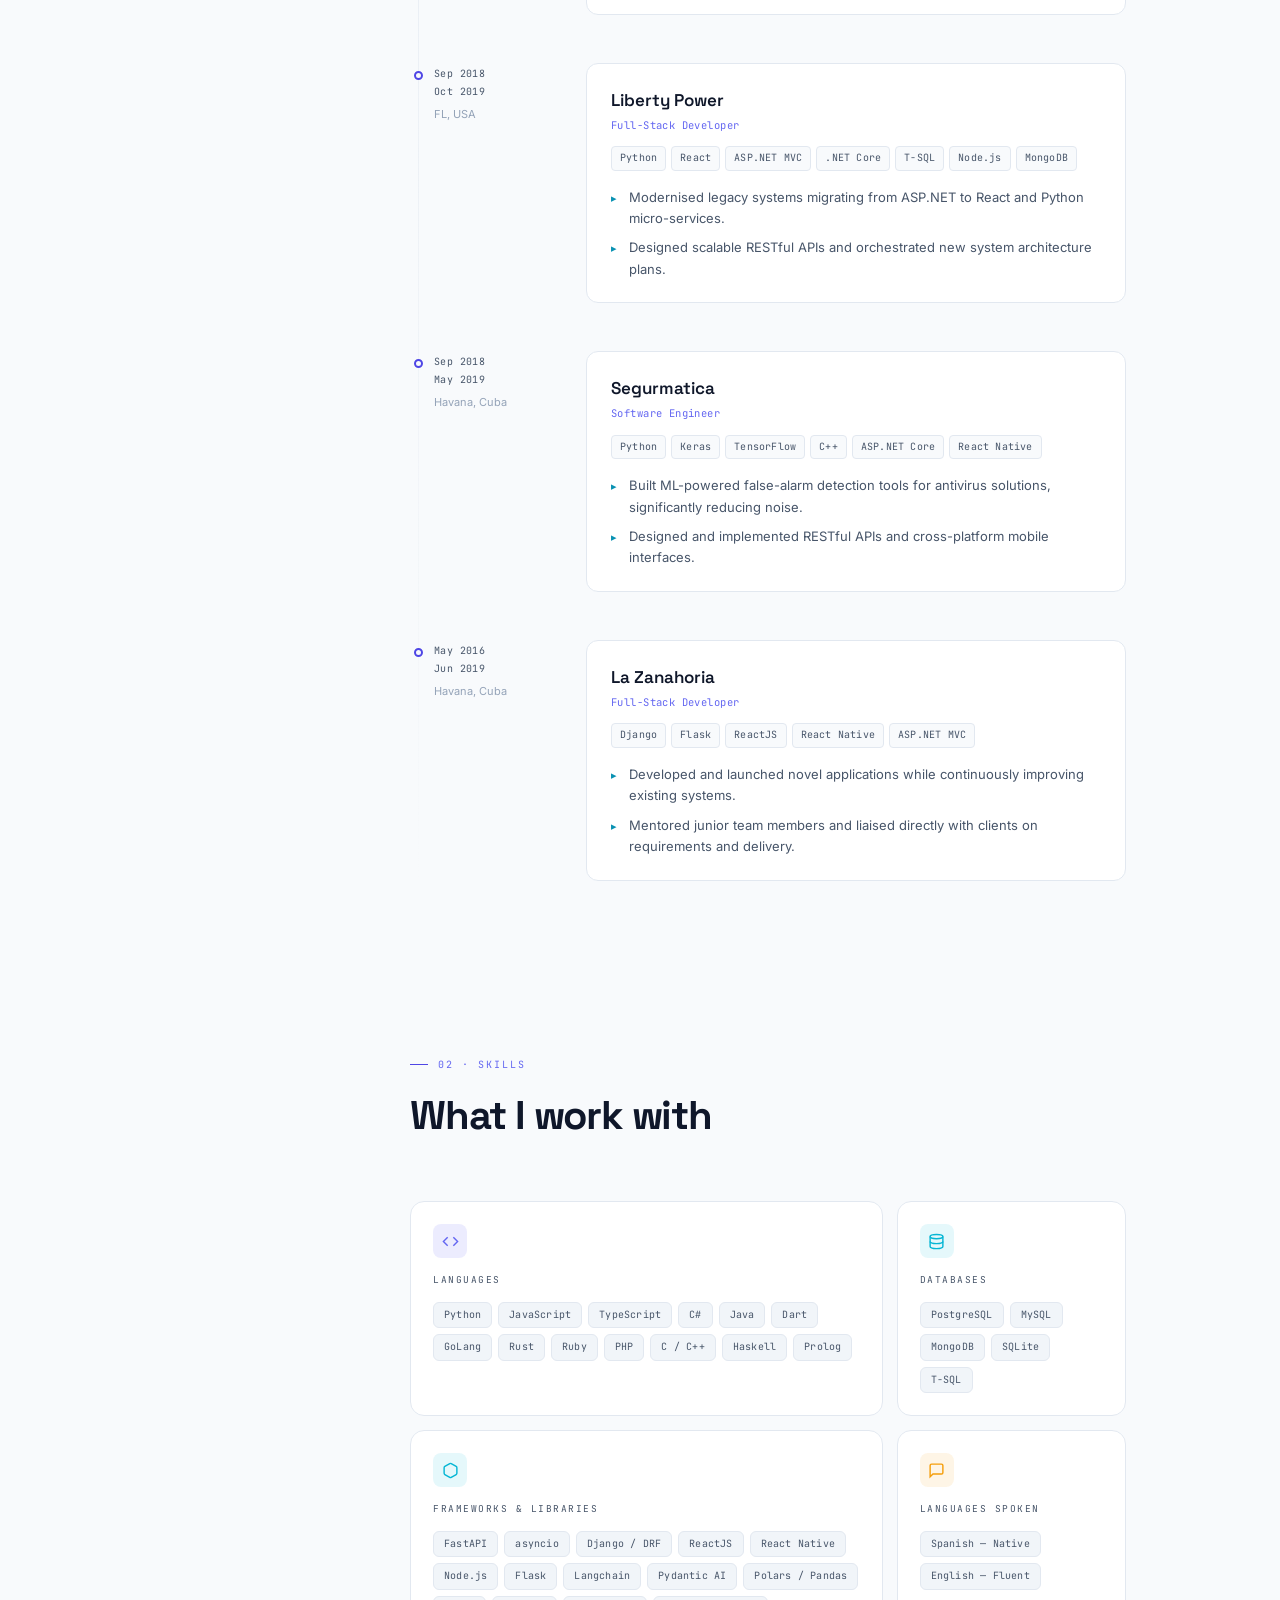
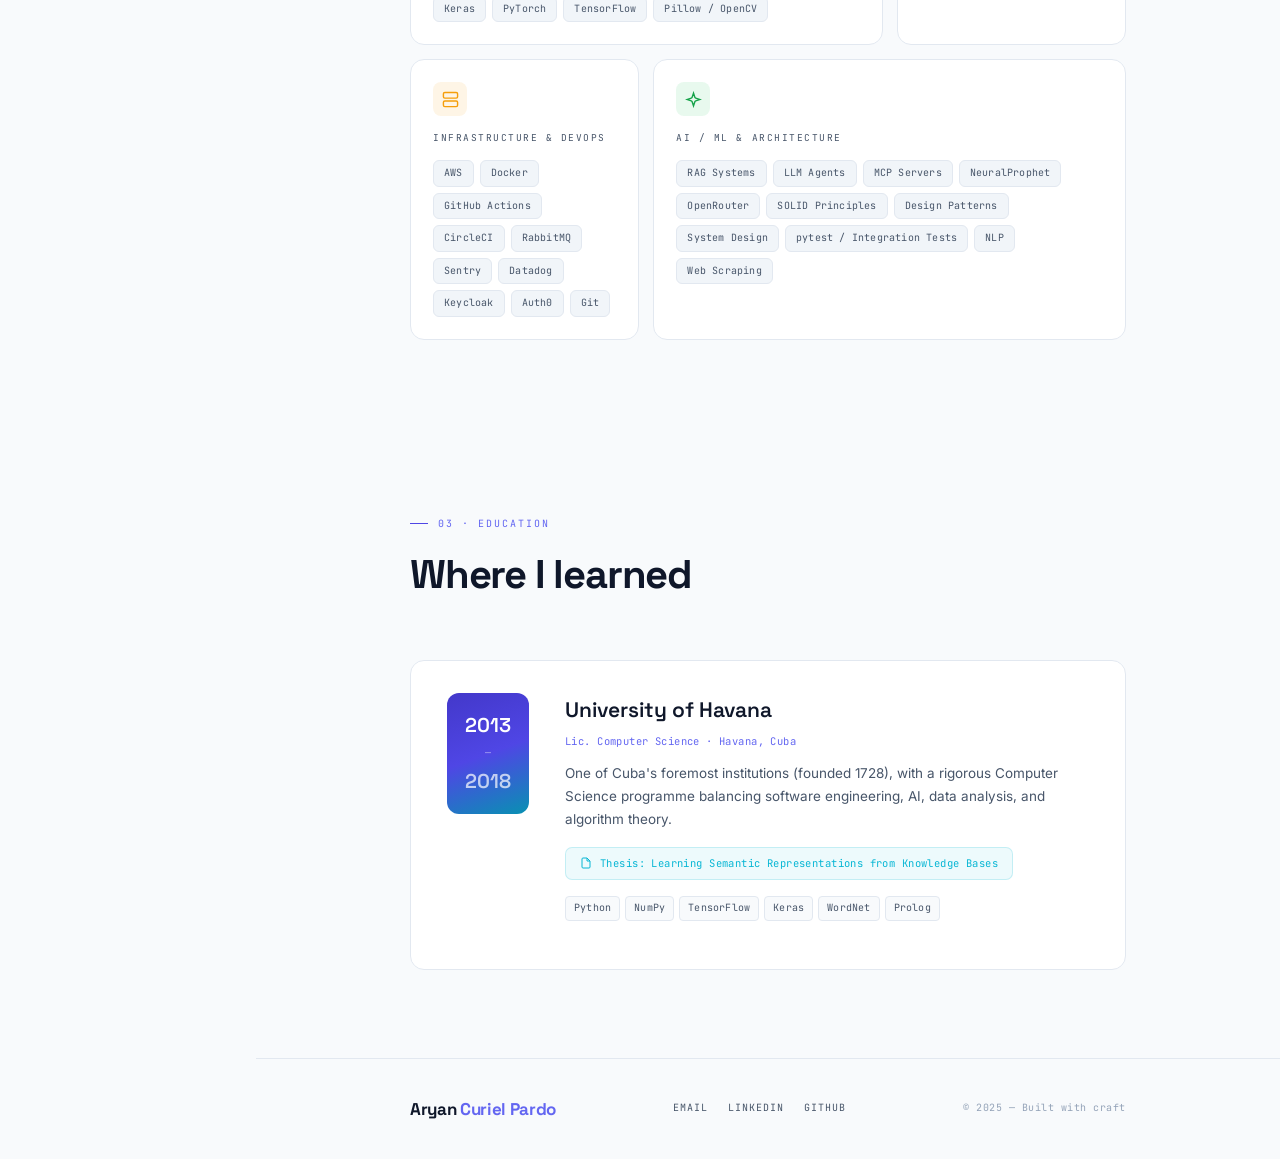
==== commit 6098ef20: "Add banner linking to the ASCII version" ====
--- a/index.html
+++ b/index.html
@@ -316,6 +316,34 @@
 
 .hero-inner { width: 100%; position: relative; }
 
+.fun-banner {
+  display: flex;
+  align-items: center;
+  gap: 12px;
+  max-width: 560px;
+  padding: 12px 16px;
+  margin-bottom: 28px;
+  border: 1px dashed rgba(245,158,11,0.45);
+  border-radius: 10px;
+  background: rgba(245,158,11,0.06);
+  color: var(--muted);
+  font-family: 'JetBrains Mono', monospace;
+  font-size: 12px;
+  line-height: 1.5;
+  text-decoration: none;
+  opacity: 0;
+  animation: fadeUp 0.6s 0.05s forwards;
+  transition: border-color .2s, background .2s, transform .2s;
+}
+.fun-banner:hover, .fun-banner:focus-visible {
+  border-color: var(--amber);
+  background: rgba(245,158,11,0.12);
+  transform: translateY(-1px);
+}
+.fun-banner strong { color: var(--amber-l); font-weight: 600; }
+.fun-banner .fun-arrow { margin-left: auto; color: var(--amber-l); transition: transform .2s; }
+.fun-banner:hover .fun-arrow { transform: translateX(4px); }
+
 .hero-status {
   display: inline-flex;
   align-items: center;
@@ -1027,6 +1055,7 @@
   .toast,
   body::before,
   .hero-status,
+  .fun-banner,
   .hero-links,
   #hero::before,
   #hero::after { display: none !important; }
@@ -1280,7 +1309,7 @@
     <div class="t-line"><span class="t-p">aryan@curiel:~$</span> <span class="t-out">cat role.txt</span></div>
     <div class="t-line t-g">Senior Software Engineer · Tech Lead</div>
     <div class="t-line"><span class="t-p">aryan@curiel:~$</span> <span class="t-out">echo $YEARS_EXP</span></div>
-    <div class="t-line t-y">8+</div>
+    <div class="t-line t-y"><span class="years-exp">8</span>+</div>
     <div class="t-line"><span class="t-p">aryan@curiel:~$</span> <span class="t-out">help</span></div>
     <div class="t-line t-out">commands: skills · stack · contact · languages · location · clear</div>
     <div class="t-line"><span class="t-p">aryan@curiel:~$</span> <span id="termCursor">▋</span></div>
@@ -1299,6 +1328,12 @@
   <div class="container">
     <div class="hero-inner">
 
+      <a class="fun-banner" href="ascii/index.html" aria-label="Open the ASCII version of this site">
+        <span aria-hidden="true">🪐</span>
+        <span><strong>Too corporate?</strong> There's a weirder version of this site in pure ASCII, with orbiting planets, a live sun, an arcade and a few secrets.</span>
+        <span class="fun-arrow" aria-hidden="true">→</span>
+      </a>
+
       <div class="hero-status" aria-label="Availability status">
         <span class="status-dot" aria-hidden="true"></span>
         Always learning something new
@@ -1313,7 +1348,7 @@
       <div class="hero-roles" aria-label="Roles and experience">
         <span class="role-tag violet">Senior Software Engineer</span>
         <span class="role-tag cyan">Tech Lead</span>
-        <span class="role-tag amber">8+ Years</span>
+        <span class="role-tag amber"><span class="years-exp">8</span>+ Years</span>
       </div>
 
       <p class="hero-desc">
@@ -1669,6 +1704,8 @@
 </main>
 
 <script>
+// Full years since first role after graduating (Sep 2018)
+document.querySelectorAll('.years-exp').forEach(el => el.textContent = Math.floor((Date.now() - new Date(2018, 8, 1)) / 31557600000));
 // ── THEME ──
 const html = document.documentElement;
 const saved = localStorage.getItem('theme');
